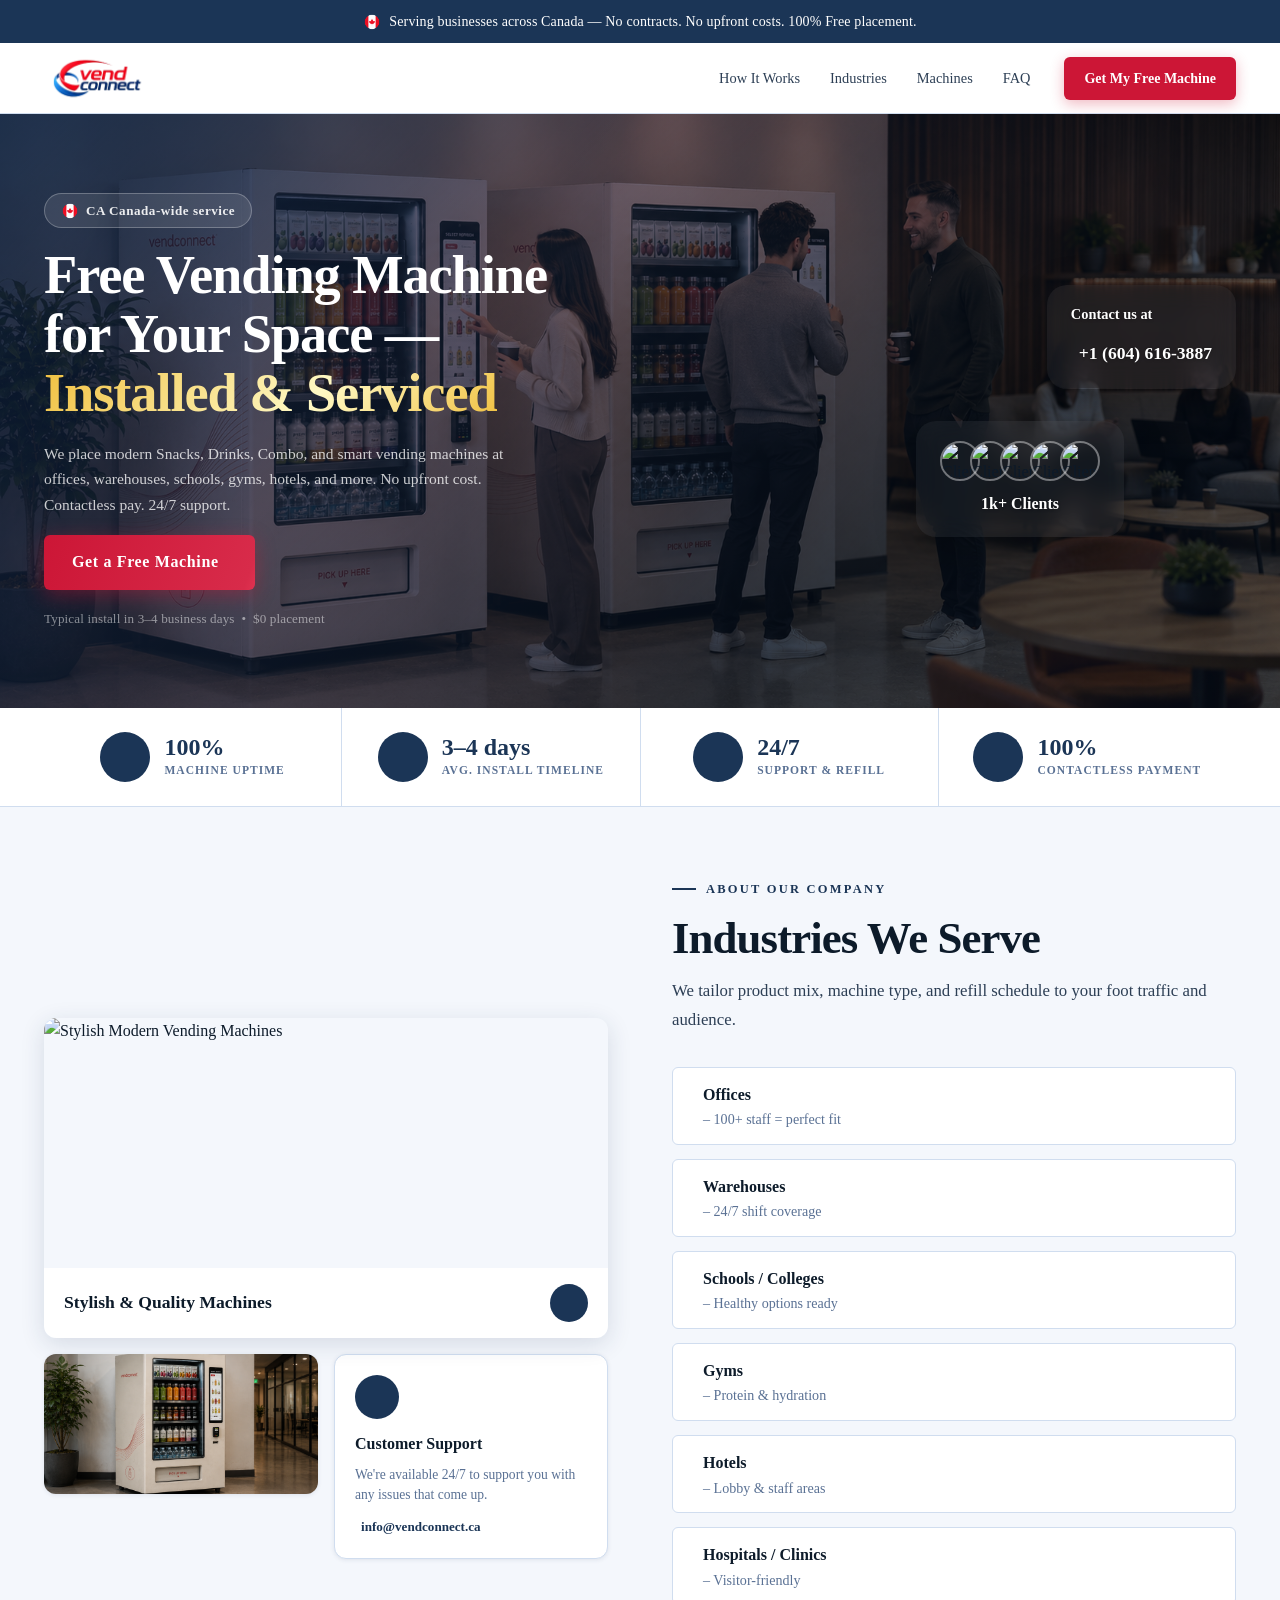
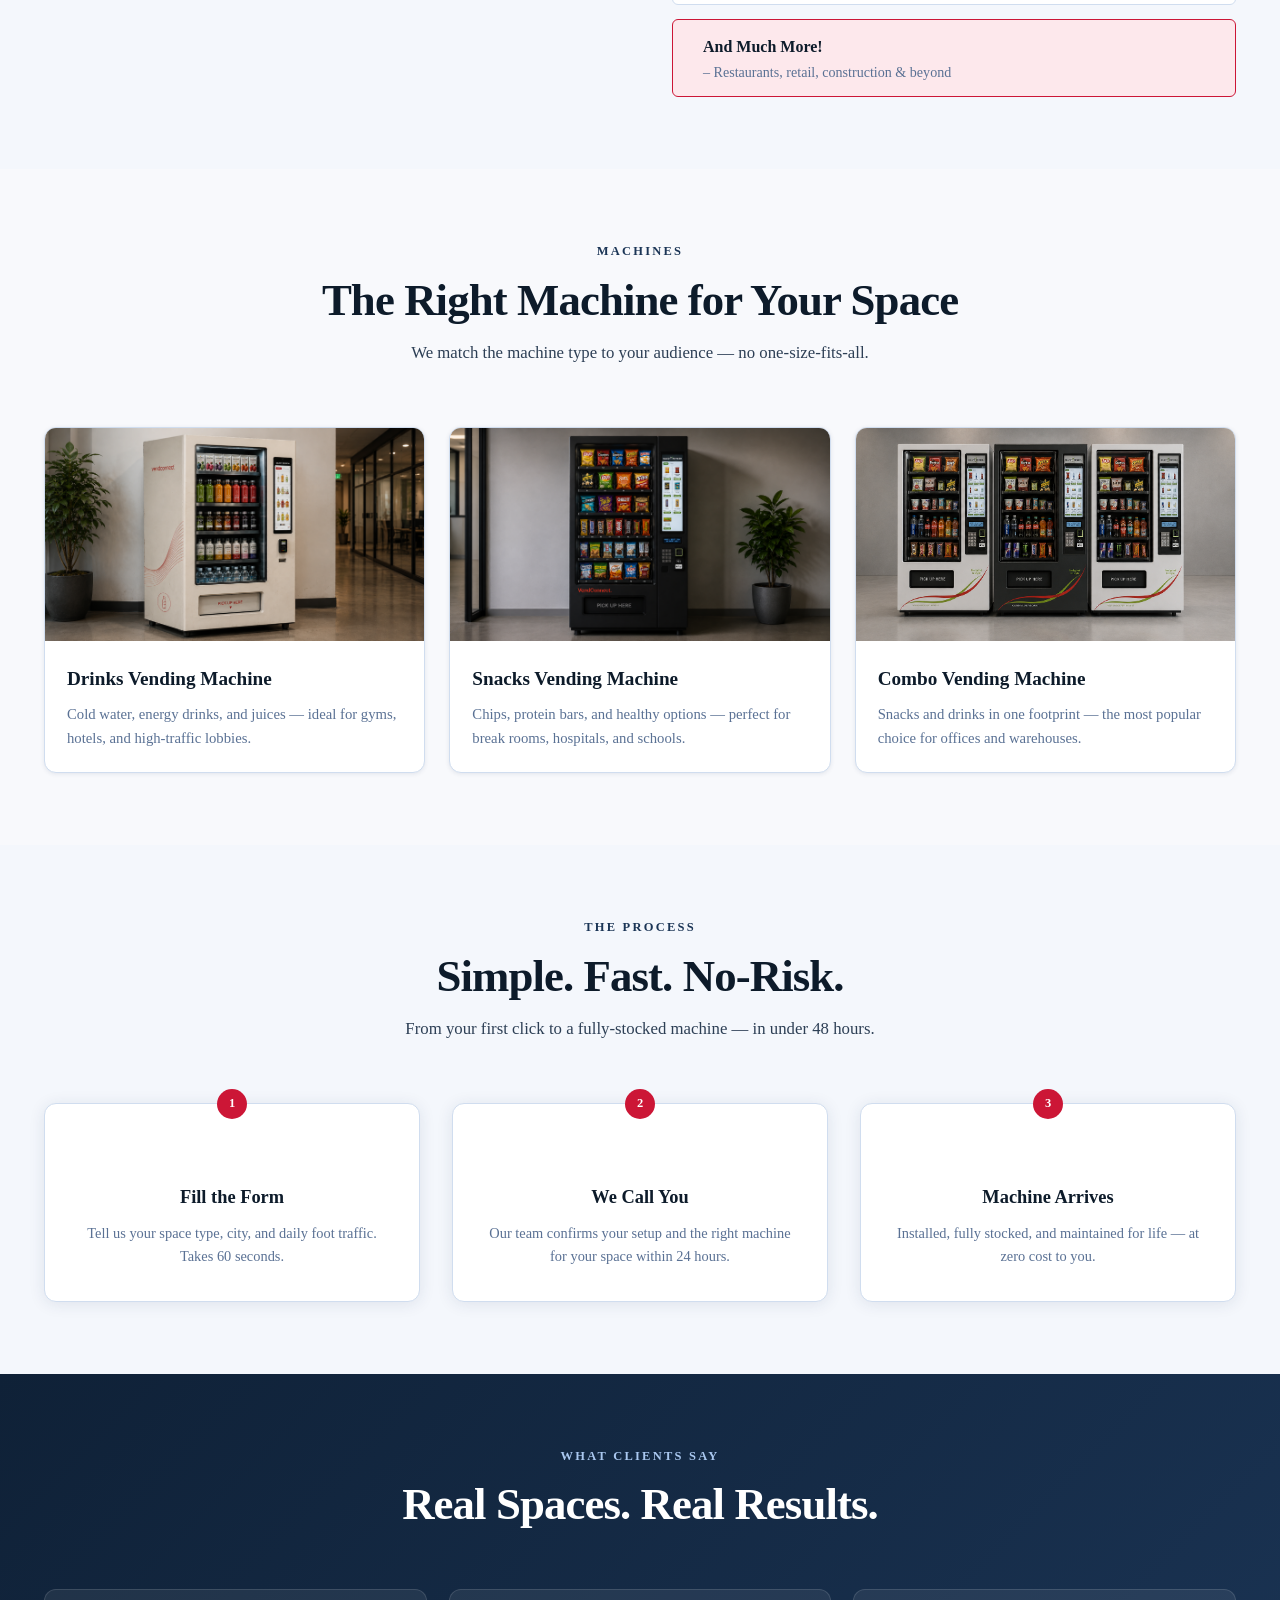
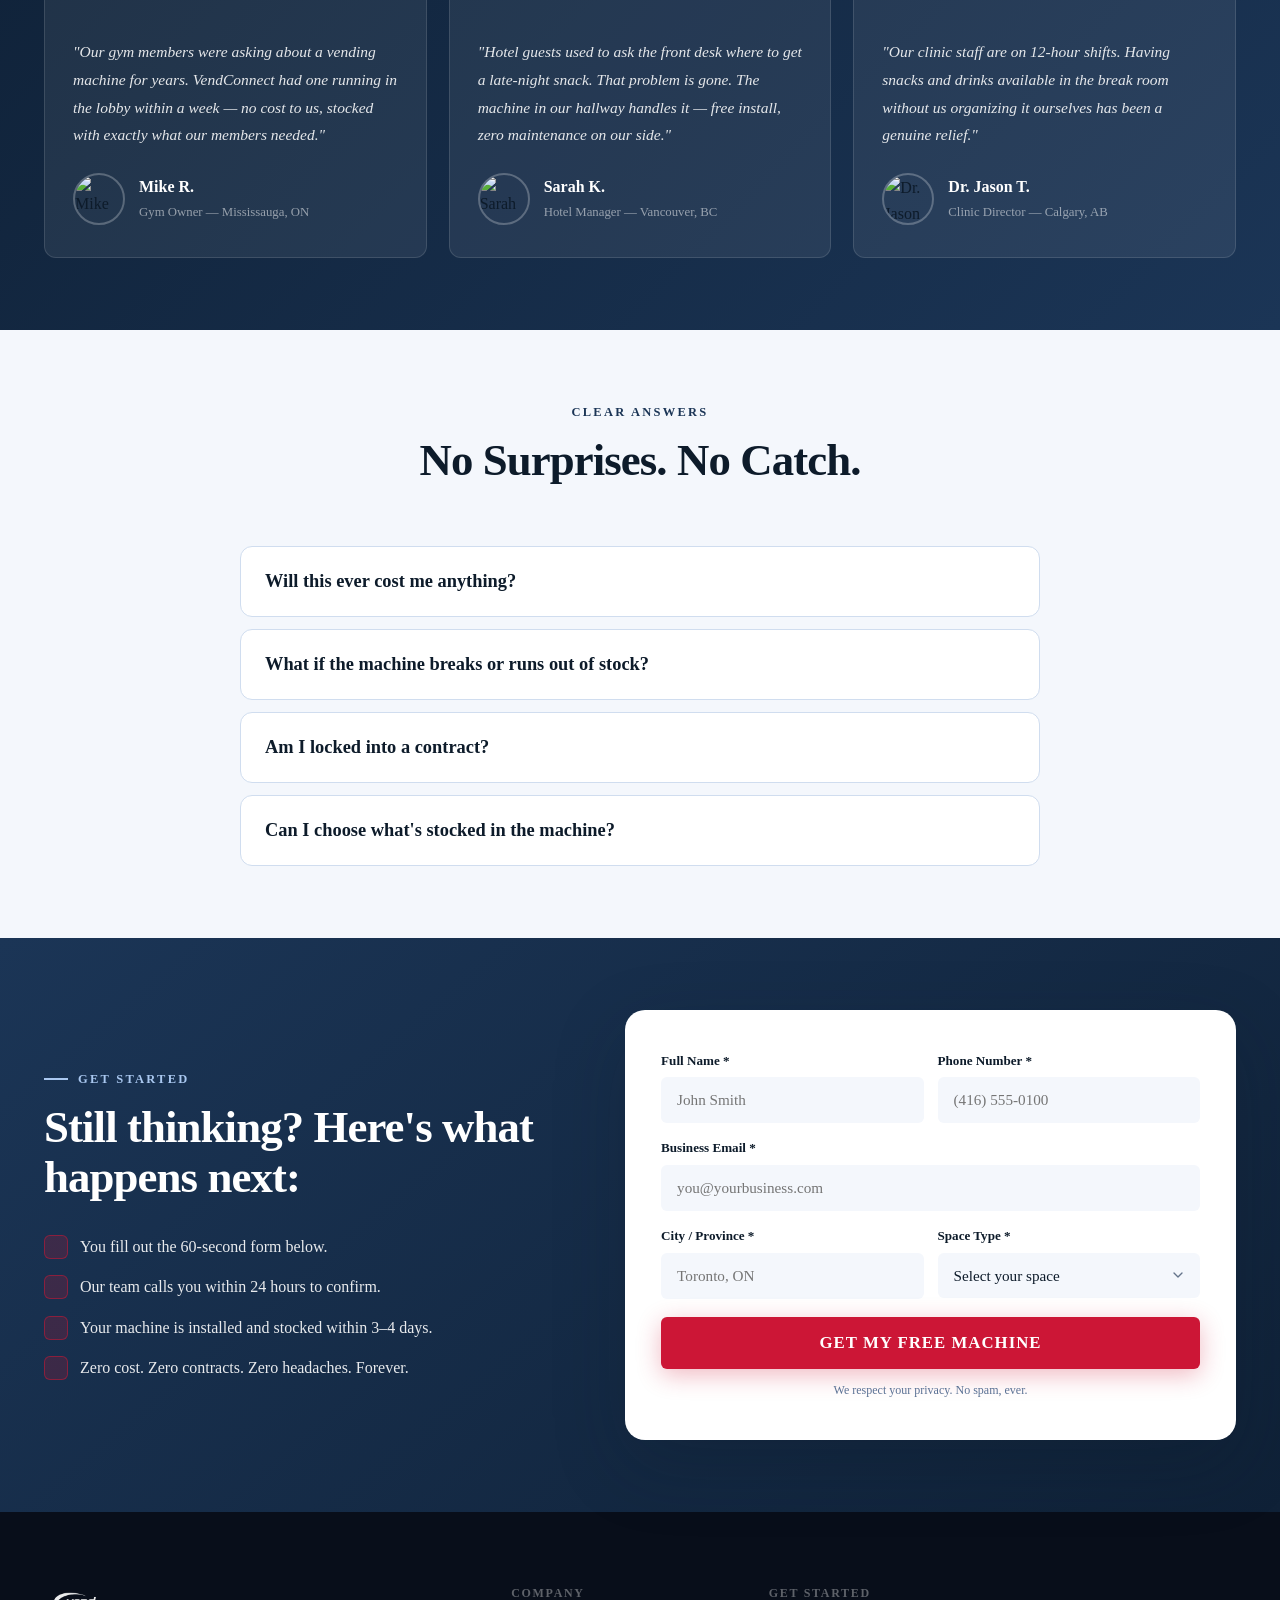
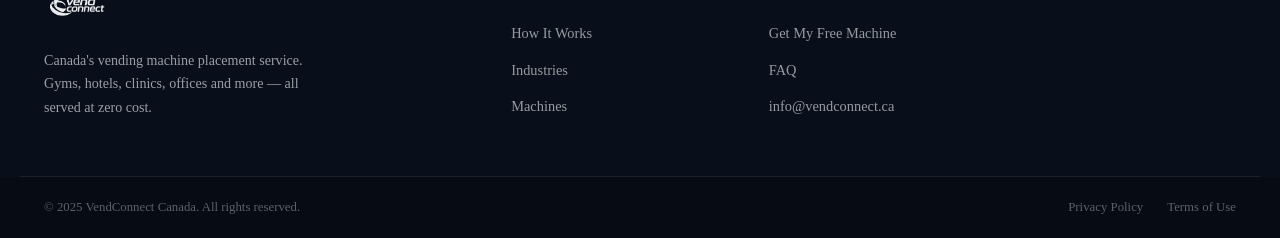
==== index.html @ 12769bb1 "changes for the first time whcih is date is 10 june 2026" ====
<!DOCTYPE html>
<html lang="en">
<head>
  <meta charset="UTF-8">
  <meta name="viewport" content="width=device-width, initial-scale=1.0">
  <title>VendConnect | Free Vending Machine — Gyms, Hotels, Offices & More Across Canada</title>
  <meta name="description" content="VendConnect installs fully-stocked, modern vending machines in gyms, hotels, hospitals, offices and more across Canada — at zero cost to you. No contracts. No upfront fees.">
  <link rel="canonical" href="https://vendingconnect.ca/">
  <meta property="og:title" content="VendConnect | Free Vending Machine — Installed, Stocked & Serviced">
  <meta property="og:description" content="Gyms, hotels, clinics, offices — we install a free fully-stocked vending machine in your space. Zero cost. Zero contracts. 48-hour install.">
  <meta property="og:type" content="website">
  <meta property="og:url" content="https://vendingconnect.ca/">

  <link rel="preconnect" href="https://fonts.googleapis.com">
  <link rel="preconnect" href="https://fonts.gstatic.com" crossorigin>
  <link href="https://fonts.googleapis.com/css2?family=Barlow+Condensed:wght@400;600;700;800&family=Barlow:wght@300;400;500;600&display=swap" rel="stylesheet">
  <script src="https://unpkg.com/@phosphor-icons/web@2.1.1"></script>
  <link rel="stylesheet" href="style.css">
</head>
<body>

  <!-- ===== ANNOUNCEMENT BAR ===== -->
  <div class="announcement-bar" id="announcement-bar">
    <img src="canada_logo.png" alt="Canada" class="canada-badge-icon">
    <span>Serving businesses across Canada — No contracts. No upfront costs. 100% Free placement.</span>
    <button class="ann-close" onclick="document.getElementById('announcement-bar').style.display='none'" aria-label="Close announcement">
      <i class="ph ph-x"></i>
    </button>
  </div>

  <!-- ===== HEADER ===== -->
  <header class="header" id="main-header">
    <div class="header-inner">
      <a href="#" class="logo" aria-label="VendConnect Home">
        <img src="vendconnect_logo.png" alt="VendConnect Logo" class="logo-img" loading="eager">
      </a>
      <nav class="main-nav" id="main-nav" aria-label="Main navigation">
        <ul class="nav-links">
          <li><a href="#how-it-works" class="nav-link">How It Works</a></li>
          <li><a href="#industries" class="nav-link">Industries</a></li>
          <li><a href="#services" class="nav-link">Machines</a></li>
          <li><a href="#faq" class="nav-link">FAQ</a></li>
        </ul>
      </nav>
      <div class="header-cta">
        <a href="#contact" class="btn btn-primary-header" id="get-machine-btn">Get My Free Machine</a>
      </div>
      <button class="hamburger" id="hamburger-btn" aria-label="Open menu" aria-expanded="false">
        <span></span><span></span><span></span>
      </button>
    </div>
    <div class="mobile-menu" id="mobile-menu" aria-hidden="true">
      <ul>
        <li><a href="#how-it-works" class="mobile-link">How It Works</a></li>
        <li><a href="#industries" class="mobile-link">Industries</a></li>
        <li><a href="#services" class="mobile-link">Machines</a></li>
        <li><a href="#faq" class="mobile-link">FAQ</a></li>
        <li><a href="#contact" class="mobile-link mobile-cta">Get My Free Machine</a></li>
      </ul>
    </div>
  </header>

  <main>

    <!-- ===== HERO ===== -->
    <section class="hero" id="hero" aria-label="Hero section">
      <div class="hero-bg">
        <!-- <img src="Hero_vending_image.png" alt="Modern vending machines" class="hero-img" loading="eager"> -->
        <video src="can_you_please_make_sure_the_i (online-video-cutter.com).mp4" id="hero-vid" class="hero-img" autoplay muted playsinline poster="Hero_vending_image.png"></video>
        <div class="hero-overlay"></div>
      </div>

      <div class="hero-content-wrap">
        <!-- LEFT COLUMN -->
        <div class="hero-left">
          <div class="hero-badge">
            <img src="canada_logo.png" alt="Canada" class="canada-badge-icon">
            CA Canada-wide service
          </div>
          <h1 class="hero-title">Free Vending Machine<br>for Your Space —<br><span class="hero-title-accent">Installed &amp; Serviced</span></h1>
          <p class="hero-subtitle">We place modern Snacks, Drinks, Combo, and smart vending machines at offices, warehouses, schools, gyms, hotels, and more. No upfront cost. Contactless pay. 24/7 support.</p>
          <a href="#contact" class="btn btn-hero-primary" id="hero-cta-primary">
            Get a Free Machine <i class="ph ph-arrow-right"></i>
          </a>
          <p class="hero-micro">Typical install in 3–4 business days &nbsp;•&nbsp; $0 placement</p>
        </div>

        <!-- RIGHT COLUMN: floating cards -->
        <div class="hero-right">
          <div class="hero-float-card hero-float-top">
            <p class="hero-float-label">Contact us at</p>
          <a href="tel:+16046163887" class="hero-float-phone">
              <i class="ph-fill ph-phone"></i>
              +1 (604) 616-3887
            </a>
          </div>
          <div class="hero-float-card hero-float-bottom">
            <div class="hero-avatars">
              <img src="https://images.pexels.com/photos/26820703/pexels-photo-26820703.jpeg?auto=compress&cs=tinysrgb&w=80" alt="Client" class="hero-avatar">
              <img src="https://images.pexels.com/photos/27086922/pexels-photo-27086922.jpeg?auto=compress&cs=tinysrgb&w=80" alt="Client" class="hero-avatar">
              <img src="https://images.pexels.com/photos/37159572/pexels-photo-37159572.jpeg?auto=compress&cs=tinysrgb&w=80" alt="Client" class="hero-avatar">
              <img src="https://images.pexels.com/photos/774909/pexels-photo-774909.jpeg?auto=compress&cs=tinysrgb&w=80" alt="Client" class="hero-avatar">
              <img src="https://images.pexels.com/photos/1222271/pexels-photo-1222271.jpeg?auto=compress&cs=tinysrgb&w=80" alt="Client" class="hero-avatar">
            </div>
            <p class="hero-float-clients">1k+ Clients</p>
          </div>
        </div>
      </div>
    </section>

    <!-- ===== TRUST BAR (below hero) ===== -->
    <section class="trust-bar-section" aria-label="Trust statistics">
      <div class="container trust-bar-row">
        <div class="trust-item">
          <div class="trust-icon-circle"><i class="ph-fill ph-vignette"></i></div>
          <div class="trust-text-wrap">
            <span class="trust-num">100%</span>
            <span class="trust-label">Machine Uptime</span>
          </div>
        </div>
        <div class="trust-divider-v"></div>
        <div class="trust-item">
          <div class="trust-icon-circle"><i class="ph-fill ph-clock-countdown"></i></div>
          <div class="trust-text-wrap">
            <span class="trust-num">3–4 days</span>
            <span class="trust-label">Avg. Install Timeline</span>
          </div>
        </div>
        <div class="trust-divider-v"></div>
        <div class="trust-item">
          <div class="trust-icon-circle"><i class="ph-fill ph-headset"></i></div>
          <div class="trust-text-wrap">
            <span class="trust-num">24/7</span>
            <span class="trust-label">Support &amp; Refill</span>
          </div>
        </div>
        <div class="trust-divider-v"></div>
        <div class="trust-item">
          <div class="trust-icon-circle"><i class="ph-fill ph-devices"></i></div>
          <div class="trust-text-wrap">
            <span class="trust-num">100%</span>
            <span class="trust-label">Contactless Payment</span>
          </div>
        </div>
      </div>
    </section>

    <!-- ===== INDUSTRIES WE SERVE ===== -->
    <section class="industries-section" id="industries" aria-label="Industries we serve">
      <div class="container industries-grid">

        <!-- LEFT: visual column -->
        <div class="industries-visual-col">
          <div class="ind-main-img-card">
            <img src="stylish_machine.png" alt="Stylish Modern Vending Machines" class="ind-main-img" loading="lazy">
            <div class="ind-img-label">
              <span>Stylish &amp; Quality Machines</span>
              <a href="#contact" class="ind-img-arrow" aria-label="Get started"><i class="ph ph-arrow-up-right"></i></a>
            </div>
          </div>
          <div class="ind-bottom-row">
            <div class="ind-thumb-card">
              <img src="drinks_vendconnect.png" alt="Drinks Vending Machine" class="ind-thumb-img" loading="lazy">
            </div>
            <div class="ind-support-card">
              <div class="ind-support-icon"><i class="ph-fill ph-headset"></i></div>
              <h4>Customer Support</h4>
              <p>We're available 24/7 to support you with any issues that come up.</p>
              <a href="mailto:info@vendconnect.ca" class="ind-support-email">
                <i class="ph ph-envelope-simple"></i> info@vendconnect.ca
              </a>
            </div>
          </div>
        </div>

        <!-- RIGHT: industries list -->
        <div class="industries-content-col">
          <div class="section-eyebrow">About Our Company</div>
          <h2 class="section-title">Industries We Serve</h2>
          <p class="section-body">We tailor product mix, machine type, and refill schedule to your foot traffic and audience.</p>

          <ul class="industry-list">
            <li class="industry-item">
              <span class="industry-check"><i class="ph-fill ph-check-circle"></i></span>
              <div>
                <strong>Offices</strong>
                <span class="industry-sub"> – 100+ staff = perfect fit</span>
              </div>
            </li>
            <li class="industry-item">
              <span class="industry-check"><i class="ph-fill ph-check-circle"></i></span>
              <div>
                <strong>Warehouses</strong>
                <span class="industry-sub"> – 24/7 shift coverage</span>
              </div>
            </li>
            <li class="industry-item">
              <span class="industry-check"><i class="ph-fill ph-check-circle"></i></span>
              <div>
                <strong>Schools / Colleges</strong>
                <span class="industry-sub"> – Healthy options ready</span>
              </div>
            </li>
            <li class="industry-item">
              <span class="industry-check"><i class="ph-fill ph-check-circle"></i></span>
              <div>
                <strong>Gyms</strong>
                <span class="industry-sub"> – Protein &amp; hydration</span>
              </div>
            </li>
            <li class="industry-item">
              <span class="industry-check"><i class="ph-fill ph-check-circle"></i></span>
              <div>
                <strong>Hotels</strong>
                <span class="industry-sub"> – Lobby &amp; staff areas</span>
              </div>
            </li>
            <li class="industry-item">
              <span class="industry-check"><i class="ph-fill ph-check-circle"></i></span>
              <div>
                <strong>Hospitals / Clinics</strong>
                <span class="industry-sub"> – Visitor-friendly</span>
              </div>
            </li>
            <li class="industry-item industry-more">
              <span class="industry-check"><i class="ph-fill ph-check-circle"></i></span>
              <div>
                <strong>And Much More!</strong>
                <span class="industry-sub"> – Restaurants, retail, construction &amp; beyond</span>
              </div>
            </li>
          </ul>
        </div>
      </div>
    </section>

    <!-- ===== MACHINES — RIGHT MACHINE FOR YOUR SPACE ===== -->
    <section class="services-section" id="services" aria-label="Our machines">
      <div class="container">
        <div class="section-header">
          <div class="section-eyebrow">Machines</div>
          <h2 class="section-title">The Right Machine for Your Space</h2>
          <p class="section-subtitle">We match the machine type to your audience — no one-size-fits-all.</p>
        </div>
        
        <div class="machine-cards-grid">
          <!-- Drinks -->
          <div class="machine-card">
            <div class="machine-img-container">
              <img src="drinks_vendconnect.png" alt="Drinks Vending Machine" class="machine-img" loading="lazy">
            </div>
            <div class="machine-content">
              <h3>Drinks Vending Machine</h3>
              <p>Cold water, energy drinks, and juices — ideal for gyms, hotels, and high-traffic lobbies.</p>
            </div>
          </div>
          <!-- Snacks -->
          <div class="machine-card">
            <div class="machine-img-container">
              <img src="snacks_only.png" alt="Snacks Vending Machine" class="machine-img" loading="lazy">
            </div>
            <div class="machine-content">
              <h3>Snacks Vending Machine</h3>
              <p>Chips, protein bars, and healthy options — perfect for break rooms, hospitals, and schools.</p>
            </div>
          </div>
          <!-- Combo -->
          <div class="machine-card">
            <div class="machine-img-container">
              <img src="drinks_beverages.png" alt="Combo Vending Machine" class="machine-img" loading="lazy">
            </div>
            <div class="machine-content">
              <h3>Combo Vending Machine</h3>
              <p>Snacks and drinks in one footprint — the most popular choice for offices and warehouses.</p>
            </div>
          </div>
        </div>
      </div>
    </section>

    <!-- ===== HOW IT WORKS ===== -->
    <section class="hiw-section" id="how-it-works" aria-label="How it works">
      <div class="container">
        <div class="section-header">
          <div class="section-eyebrow">The Process</div>
          <h2 class="section-title">Simple. Fast. No-Risk.</h2>
          <p class="section-subtitle">From your first click to a fully-stocked machine — in under 48 hours.</p>
        </div>
        <div class="hiw-cards">
          <div class="hiw-card">
            <div class="hiw-card-num">1</div>
            <div class="hiw-card-icon-ph"><i class="ph-fill ph-clipboard-text hiw-ph-icon"></i></div>
            <h3>Fill the Form</h3>
            <p>Tell us your space type, city, and daily foot traffic. Takes 60 seconds.</p>
          </div>
          <div class="hiw-arrow"><i class="ph ph-arrow-right"></i></div>
          <div class="hiw-card">
            <div class="hiw-card-num">2</div>
            <div class="hiw-card-icon-ph"><i class="ph-fill ph-phone-call hiw-ph-icon"></i></div>
            <h3>We Call You</h3>
            <p>Our team confirms your setup and the right machine for your space within 24 hours.</p>
          </div>
          <div class="hiw-arrow"><i class="ph ph-arrow-right"></i></div>
          <div class="hiw-card">
            <div class="hiw-card-num">3</div>
            <div class="hiw-card-icon-ph"><i class="ph-fill ph-package hiw-ph-icon"></i></div>
            <h3>Machine Arrives</h3>
            <p>Installed, fully stocked, and maintained for life — at zero cost to you.</p>
          </div>
        </div>
      </div>
    </section>

    <!-- ===== TESTIMONIALS ===== -->
    <section class="testimonials-section" id="testimonials" aria-label="Client testimonials">
      <div class="container">
        <div class="section-header">
          <div class="section-eyebrow section-eyebrow--light">What Clients Say</div>
          <h2 class="section-title section-title--light">Real Spaces. Real Results.</h2>
        </div>
        <div class="testimonials-grid">
          <div class="testimonial-card">
            <div class="testi-stars">
              <i class="ph-fill ph-star testi-star-icon"></i><i class="ph-fill ph-star testi-star-icon"></i>
              <i class="ph-fill ph-star testi-star-icon"></i><i class="ph-fill ph-star testi-star-icon"></i>
              <i class="ph-fill ph-star testi-star-icon"></i>
            </div>
            <blockquote>"Our gym members were asking about a vending machine for years. VendConnect had one running in the lobby within a week — no cost to us, stocked with exactly what our members needed."</blockquote>
            <div class="testi-author">
              <img src="https://images.pexels.com/photos/26820703/pexels-photo-26820703.jpeg?auto=compress&cs=tinysrgb&h=200&w=200" alt="Mike R." class="testi-photo" loading="lazy">
              <div><strong>Mike R.</strong><span>Gym Owner — Mississauga, ON</span></div>
            </div>
          </div>
          <div class="testimonial-card">
            <div class="testi-stars">
              <i class="ph-fill ph-star testi-star-icon"></i><i class="ph-fill ph-star testi-star-icon"></i>
              <i class="ph-fill ph-star testi-star-icon"></i><i class="ph-fill ph-star testi-star-icon"></i>
              <i class="ph-fill ph-star testi-star-icon"></i>
            </div>
            <blockquote>"Hotel guests used to ask the front desk where to get a late-night snack. That problem is gone. The machine in our hallway handles it — free install, zero maintenance on our side."</blockquote>
            <div class="testi-author">
              <img src="https://images.pexels.com/photos/27086922/pexels-photo-27086922.jpeg?auto=compress&cs=tinysrgb&h=200&w=200" alt="Sarah K." class="testi-photo" loading="lazy">
              <div><strong>Sarah K.</strong><span>Hotel Manager — Vancouver, BC</span></div>
            </div>
          </div>
          <div class="testimonial-card">
            <div class="testi-stars">
              <i class="ph-fill ph-star testi-star-icon"></i><i class="ph-fill ph-star testi-star-icon"></i>
              <i class="ph-fill ph-star testi-star-icon"></i><i class="ph-fill ph-star testi-star-icon"></i>
              <i class="ph-fill ph-star testi-star-icon"></i>
            </div>
            <blockquote>"Our clinic staff are on 12-hour shifts. Having snacks and drinks available in the break room without us organizing it ourselves has been a genuine relief."</blockquote>
            <div class="testi-author">
              <img src="https://images.pexels.com/photos/37159572/pexels-photo-37159572.jpeg?auto=compress&cs=tinysrgb&h=200&w=200" alt="Dr. Jason T." class="testi-photo" loading="lazy">
              <div><strong>Dr. Jason T.</strong><span>Clinic Director — Calgary, AB</span></div>
            </div>
          </div>
        </div>
      </div>
    </section>

    <!-- ===== FAQ ===== -->
    <section class="faq-section" id="faq" aria-label="Frequently Asked Questions">
      <div class="container">
        <div class="section-header">
          <div class="section-eyebrow">Clear Answers</div>
          <h2 class="section-title">No Surprises. No Catch.</h2>
        </div>
        <div class="faq-accordion">
          <div class="faq-item">
            <button class="faq-question">Will this ever cost me anything? <i class="ph ph-caret-down"></i></button>
            <div class="faq-answer"><p>No. The machine, installation, restocking, and maintenance are all completely free to your business. $0 setup. $0 ongoing. The service earns through product sales — none of that cost touches you.</p></div>
          </div>
          <div class="faq-item">
            <button class="faq-question">What if the machine breaks or runs out of stock? <i class="ph ph-caret-down"></i></button>
            <div class="faq-answer"><p>A 24-hour service response is mandated. Inventory is monitored remotely and restocked proactively — so machines rarely run empty, and issues are fixed before you even notice them.</p></div>
          </div>
          <div class="faq-item">
            <button class="faq-question">Am I locked into a contract? <i class="ph ph-caret-down"></i></button>
            <div class="faq-answer"><p>No long-term lock-ins. If you are ever unhappy with the service, the machine is removed with no penalties and no paperwork hassle.</p></div>
          </div>
          <div class="faq-item">
            <button class="faq-question">Can I choose what's stocked in the machine? <i class="ph ph-caret-down"></i></button>
            <div class="faq-answer"><p>Yes. You can request specific products — protein bars for a gym, visitor-friendly snacks for a clinic, or local favorites for a hotel. The product mix is tailored to your audience.</p></div>
          </div>
        </div>
      </div>
    </section>

    <!-- ===== CONTACT / FINAL CTA ===== -->
    <section class="contact-section" id="contact" aria-label="Get started">
      <div class="container">
        <div class="contact-grid">
          <div class="contact-copy">
            <div class="section-eyebrow section-eyebrow--light">Get Started</div>
            <h2 class="section-title section-title--light">Still thinking? Here's what happens next:</h2>
            <div class="contact-promises">
              <div class="promise"><span class="promise-check"><i class="ph-fill ph-check promise-check-icon"></i></span>You fill out the 60-second form below.</div>
              <div class="promise"><span class="promise-check"><i class="ph-fill ph-check promise-check-icon"></i></span>Our team calls you within 24 hours to confirm.</div>
              <div class="promise"><span class="promise-check"><i class="ph-fill ph-check promise-check-icon"></i></span>Your machine is installed and stocked within 3–4 days.</div>
              <div class="promise"><span class="promise-check"><i class="ph-fill ph-check promise-check-icon"></i></span>Zero cost. Zero contracts. Zero headaches. Forever.</div>
            </div>
          </div>
          <div class="contact-form-wrap">
            <form class="contact-form" id="main-contact-form" onsubmit="handleFormSubmit(event)">
              <div class="form-row">
                <div class="form-group">
                  <label for="contact-name">Full Name *</label>
                  <input type="text" id="contact-name" name="name" placeholder="John Smith" required autocomplete="name">
                </div>
                <div class="form-group">
                  <label for="contact-phone">Phone Number *</label>
                  <input type="tel" id="contact-phone" name="phone" placeholder="(416) 555-0100" required autocomplete="tel">
                </div>
              </div>
              <div class="form-group">
                <label for="contact-email">Business Email *</label>
                <input type="email" id="contact-email" name="email" placeholder="you@yourbusiness.com" required autocomplete="email">
              </div>
              <div class="form-row">
                <div class="form-group">
                  <label for="contact-city">City / Province *</label>
                  <input type="text" id="contact-city" name="city" placeholder="Toronto, ON" required>
                </div>
                <div class="form-group">
                  <label for="contact-space">Space Type *</label>
                  <select id="contact-space" name="space_type" required>
                    <option value="" disabled selected>Select your space</option>
                    <option>Gym / Fitness Centre</option>
                    <option>Hotel / Hospitality</option>
                    <option>Hospital / Clinic</option>
                    <option>Office / Corporate</option>
                    <option>Warehouse / Manufacturing</option>
                    <option>School / University</option>
                    <option>Restaurant / Retail</option>
                    <option>Other</option>
                  </select>
                </div>
              </div>
              <button type="submit" class="btn btn-form-submit" id="form-submit-btn">Get My Free Machine</button>
              <p class="form-disclaimer">We respect your privacy. No spam, ever.</p>
            </form>
            <div class="form-success hidden" id="form-success">
              <div class="success-icon-wrap"><i class="ph-fill ph-check-circle success-ph-icon"></i></div>
              <h3>Request Received!</h3>
              <p>A VendConnect team member will call you within 1 business day to get your machine scheduled.</p>
            </div>
          </div>
        </div>
      </div>
    </section>

  </main>

  <!-- ===== FOOTER ===== -->
  <footer class="footer" aria-label="Footer">
    <div class="container footer-grid">
      <div class="footer-brand">
        <a href="#" class="footer-logo-link" aria-label="VendConnect Home">
          <img src="vendconnect_logo.png" alt="VendConnect" class="footer-logo-img" loading="lazy">
        </a>
        <p>Canada's vending machine placement service. Gyms, hotels, clinics, offices and more — all served at zero cost.</p>
      </div>
      <div class="footer-col">
        <h4>Company</h4>
        <ul>
          <li><a href="#how-it-works">How It Works</a></li>
          <li><a href="#industries">Industries</a></li>
          <li><a href="#services">Machines</a></li>
        </ul>
      </div>
      <div class="footer-col">
        <h4>Get Started</h4>
        <ul>
          <li><a href="#contact">Get My Free Machine</a></li>
          <li><a href="#faq">FAQ</a></li>
          <li><a href="mailto:info@vendconnect.ca">info@vendconnect.ca</a></li>
        </ul>
      </div>
    </div>
    <div class="footer-bottom">
      <div class="container footer-bottom-inner">
        <p>&copy; 2025 VendConnect Canada. All rights reserved.</p>
        <div class="footer-legal">
          <a href="#">Privacy Policy</a>
          <a href="#">Terms of Use</a>
        </div>
      </div>
    </div>
  </footer>

  <script src="script.js"></script>
</body>
</html>
---- style.css ----
/* ============================================================
   VENDCONNECT — Premium Business CSS v2
   Brand: Dark Navy #1B3556 + Crimson Red #CC1636
   Icons: Phosphor Icons (ph-fill / ph classes)
   No emojis anywhere.
   ============================================================ */

/* ===== CSS VARIABLES ===== */
:root {
  /* VendConnect Brand Palette */
  --navy:         #1B3556;   /* Primary dark navy (from logo / Get started bg) */
  --navy-mid:     #224168;
  --navy-light:   #2c5282;
  --red-brand:    #CC1636;   /* Crimson red (from logo + button) */
  --red-hover:    #a8122d;
  --red-light:    #fde8ec;
  --blue-accent:  #1E6DC0;   /* Logo blue swirl */
  --blue-light:   #e8f0fa;
  --blue-xlight:  #f4f7fc;
  --sky:          #aac8f0;
  --white:        #ffffff;
  --warm-off:     #f8f9fc;

  /* Supporting */
  --gold:         #b8860b;
  --gold-light:   #f0c040;
  --green:        #1b6b3a;
  --green-light:  #e6f4eb;
  --pain-red:     #c0392b;
  --pain-red-lt:  #fde8e6;

  /* Text */
  --text-dark:    #0d1b2a;
  --text-body:    #2d3f55;
  --text-muted:   #5a7194;
  --border:       #d0ddef;
  --border-mid:   #b0c8e8;

  /* Service accent colours */
  --svc-blue:     #1B3556;
  --svc-orange:   #d97706;
  --svc-brown:    #78350f;
  --svc-green:    #15803d;
  --svc-red:      #CC1636;
  --svc-purple:   #6d28d9;

  /* Fonts */
  --font-heading: 'Georgia', 'Times New Roman', serif;
  --font-body:    'Georgia', 'Times New Roman', serif;

  /* Layout */
  --max-width:    1240px;
  --header-h:     70px;
  --radius-sm:    6px;
  --radius-md:    12px;
  --radius-lg:    20px;

  /* Shadows */
  --shadow-sm:    0 1px 4px rgba(27,53,86,0.10);
  --shadow-md:    0 6px 24px rgba(27,53,86,0.14);
  --shadow-lg:    0 20px 56px rgba(13,27,42,0.16);
  --shadow-card:  0 2px 16px rgba(27,53,86,0.10);

  --transition: 0.22s cubic-bezier(0.4,0,0.2,1);
}

/* ===== RESET ===== */
*, *::before, *::after { box-sizing: border-box; margin: 0; padding: 0; }
html { scroll-behavior: smooth; font-size: 16px; }
body {
  font-family: var(--font-body);
  background: var(--white);
  color: var(--text-dark);
  line-height: 1.65;
  -webkit-font-smoothing: antialiased;
  overflow-x: hidden;
}
img { max-width: 100%; height: auto; display: block; }
a { color: inherit; text-decoration: none; }
ul { list-style: none; }
button { cursor: pointer; border: none; background: none; font-family: inherit; }

/* ===== CONTAINER ===== */
.container {
  width: 100%;
  max-width: var(--max-width);
  margin: 0 auto;
  padding: 0 24px;
}
.hidden { display: none !important; }

/* Gradient text for hero */
.gradient-text {
  background: linear-gradient(130deg, var(--gold-light) 0%, #fff9c4 50%, var(--gold-light) 100%);
  -webkit-background-clip: text;
  -webkit-text-fill-color: transparent;
  background-clip: text;
}

/* ===== PHOSPHOR ICON BASE ===== */
i[class*="ph-"] { line-height: 1; display: inline-block; }

/* ===== ANNOUNCEMENT BAR ===== */
.announcement-bar {
  background: var(--navy);
  color: white;
  font-family: var(--font-body);
  font-size: 0.875rem;
  font-weight: 500;
  text-align: center;
  padding: 10px 48px;
  position: relative;
  display: flex;
  align-items: center;
  justify-content: center;
  gap: 8px;
  letter-spacing: 0.01em;
}
.ann-flag-icon { font-size: 1rem; color: #f0c040; flex-shrink: 0; }
.ann-close {
  position: absolute;
  right: 16px;
  top: 50%;
  transform: translateY(-50%);
  color: rgba(255,255,255,0.6);
  font-size: 1rem;
  line-height: 1;
  transition: color var(--transition);
  display: flex;
  align-items: center;
}
.ann-close:hover { color: white; }

/* ===== HEADER ===== */
.header {
  position: sticky;
  top: 0;
  z-index: 1000;
  background: var(--white);
  border-bottom: 1px solid var(--border);
  transition: box-shadow var(--transition), background var(--transition);
}
.header.scrolled {
  box-shadow: 0 4px 24px rgba(21,101,192,0.10);
  background: rgba(255,255,255,0.97);
  backdrop-filter: blur(12px);
}
.header-inner {
  max-width: var(--max-width);
  margin: 0 auto;
  padding: 0 24px;
  height: var(--header-h);
  display: flex;
  align-items: center;
  gap: 20px;
}

/* Logo */
.logo {
  display: flex;
  align-items: center;
  gap: 10px;
  flex-shrink: 0;
}
.logo-img {
  height: 64px;
  width: auto;
  display: block;
  transition: opacity var(--transition);
}
.logo-img:hover { opacity: 0.88; }

/* Nav */
.main-nav { margin-left: auto; }
.nav-links { display: flex; align-items: center; gap: 2px; }
.nav-link {
  font-family: var(--font-body);
  font-size: 0.9rem;
  font-weight: 500;
  color: var(--text-body);
  padding: 8px 14px;
  border-radius: var(--radius-sm);
  transition: color var(--transition), background var(--transition);
  white-space: nowrap;
}
.nav-link:hover { color: var(--navy); background: var(--blue-xlight); }

/* Header CTAs */
.header-cta { display: flex; align-items: center; gap: 10px; flex-shrink: 0; }
.btn-outline-header {
  font-family: var(--font-body);
  font-size: 0.875rem;
  font-weight: 600;
  padding: 9px 18px;
  border: 2px solid var(--navy);
  border-radius: var(--radius-sm);
  color: var(--navy);
  transition: all var(--transition);
  white-space: nowrap;
}
.btn-outline-header:hover { background: var(--navy); color: white; }
.btn-primary-header {
  font-family: var(--font-body);
  font-size: 0.875rem;
  font-weight: 700;
  padding: 10px 20px;
  background: var(--red-brand);
  color: white;
  border-radius: var(--radius-sm);
  transition: all var(--transition);
  white-space: nowrap;
  box-shadow: 0 4px 14px rgba(204,22,54,0.30);
}
.btn-primary-header:hover {
  background: var(--red-hover);
  transform: translateY(-1px);
  box-shadow: 0 6px 20px rgba(204,22,54,0.40);
}

/* Hamburger */
.hamburger { display: none; flex-direction: column; gap: 5px; margin-left: auto; padding: 4px; }
.hamburger span { display: block; width: 24px; height: 2px; background: var(--text-dark); border-radius: 2px; transition: all var(--transition); }
.hamburger.open span:nth-child(1) { transform: rotate(45deg) translate(5px,5px); }
.hamburger.open span:nth-child(2) { opacity: 0; }
.hamburger.open span:nth-child(3) { transform: rotate(-45deg) translate(5px,-5px); }

/* Mobile menu */
.mobile-menu { display: none; background: white; border-top: 1px solid var(--border); padding: 12px 0 20px; }
.mobile-menu.open { display: block; }
.mobile-link { display: block; padding: 12px 24px; font-size: 1rem; font-weight: 500; color: var(--text-body); transition: color var(--transition), background var(--transition); }
.mobile-link:hover { color: var(--blue-strong); background: var(--blue-xlight); }
.mobile-link:hover { color: var(--navy); background: var(--blue-xlight); }
.mobile-cta { margin: 8px 24px 0; background: var(--red-brand); color: white !important; border-radius: var(--radius-sm); text-align: center; font-weight: 700; padding: 14px 24px; }

/* ===== HERO — compact split layout ===== */
.hero {
  position: relative;
  min-height: 66vh;
  display: flex;
  align-items: center;
  overflow: hidden;
}


/* ============================================================
   HERO OPACITY CONTROL — edit these values to adjust the look

   LAYER 1 — Background photo (.hero-img):
     Always 100% visible by default.
     To dim: add .hero-img { opacity: 0.85; }

   LAYER 2 — Animated colour gradient (.hero::before):
     Adjust the 4th rgba() number per stop (0.0– 1.0):
     blue: 0.55 | red: 0.25 | navy: 0.60 | blue: 0.45

   LAYER 3 — Dark directional overlay (.hero-overlay):
     left: 0.78 | mid: 0.58 | right: 0.28
============================================================ */

/* LAYER 2: Animated gradient */
.hero::before {
  content: '';
  position: absolute;
  inset: 0;
  z-index: 1;
  background: linear-gradient(
    135deg,
    rgba(30, 109, 192, 0.55) 0%,
    rgba(204, 22,  54, 0.25) 35%,
    rgba(17,  40,  68, 0.60) 70%,
    rgba(30, 109, 192, 0.45) 100%
  );
  /* background-size: 300% 300%;
  animation: heroGradientShift 10s ease infinite; */
  mix-blend-mode: multiply;
}
/* @keyframes heroGradientShift {
  0%   { background-position: 0% 50%; }
  50%  { background-position: 100% 50%; }
  100% { background-position: 0% 50%; }
} */

.hero-bg { position: absolute; inset: 0; z-index: 0; }
.hero-img { width: 100%; height: 100%; object-fit: cover; object-position: center 40%; }
/* --- LAYER 3: Dark directional overlay (.hero-overlay) --- */
.hero-overlay {
  position: absolute;
  inset: 0;
  z-index: 2;
  background: linear-gradient(
    105deg,
    rgba(17, 40, 68, 0.78) 0%,   /* ← left opacity  — increase for darker left */
    rgba(17, 40, 68, 0.58) 45%,  /* ← mid opacity   — blend zone              */
    rgba(17, 40, 68, 0.28) 100%  /* ← right opacity — lower = more photo shows */
  );
}

/* Hero inner two-column wrapper */
.hero-content-wrap {
  position: relative;
  z-index: 3;
  width: 100%;
  max-width: var(--max-width);
  margin: 0 auto;
  padding: 52px 24px;
  display: grid;
  grid-template-columns: 1fr auto;
  gap: 40px;
  align-items: center;
}

/* LEFT column */
.hero-left {
  display: flex;
  flex-direction: column;
  gap: 18px;
  max-width: 520px;
}
.hero-badge {
  display: inline-flex;
  align-items: center;
  gap: 7px;
  background: rgba(255,255,255,0.10);
  border: 1px solid rgba(255,255,255,0.25);
  color: rgba(255,255,255,0.90);
  border-radius: 100px;
  padding: 6px 16px;
  font-size: 0.82rem;
  font-weight: 600;
  letter-spacing: 0.04em;
  width: fit-content;
}
.hero-badge i { font-size: 0.9rem; color: var(--gold-light); }
.canada-badge-icon { height: 18px; width: auto; flex-shrink: 0; }

.hero-title {
  font-family: var(--font-heading);
  font-size: clamp(2.2rem, 4.5vw, 3.4rem);
  font-weight: 800;
  line-height: 1.08;
  color: white;
  letter-spacing: -0.02em;
  margin: 0;
}
.hero-title-accent {
  background: linear-gradient(130deg, var(--gold-light) 0%, #fff9c4 60%, var(--gold-light) 100%);
  -webkit-background-clip: text;
  -webkit-text-fill-color: transparent;
  background-clip: text;
}
.hero-subtitle {
  font-size: 0.97rem;
  font-weight: 400;
  color: rgba(255,255,255,0.78);
  line-height: 1.65;
  max-width: 460px;
  margin: 0;
}
.btn-hero-primary {
  display: inline-flex;
  align-items: center;
  gap: 8px;
  font-family: var(--font-heading);
  font-size: 1rem;
  font-weight: 700;
  letter-spacing: 0.04em;
  padding: 14px 28px;
  background: linear-gradient(110deg, var(--red-brand) 0%, #d82b4a 40%, #ff4b68 50%, #d82b4a 60%, var(--red-brand) 100%);
  background-size: 250% auto;
  color: white;
  border-radius: var(--radius-sm);
  box-shadow: 0 5px 20px rgba(204,22,54,0.40);
  transition: all var(--transition);
  width: fit-content;
  animation: btnGlowFlow 7s linear infinite;
}
@keyframes btnGlowFlow {
  0% { background-position: 0% center; }
  100% { background-position: 250% center; }
}
.btn-hero-primary:hover {
  transform: translateY(-2px);
  box-shadow: 0 8px 28px rgba(204,22,54,0.52);
  filter: brightness(1.08);
}
.btn-hero-primary i { font-size: 1.1rem; }
.hero-micro {
  font-size: 0.82rem;
  color: rgba(255,255,255,0.50);
  margin: 0;
  letter-spacing: 0.01em;
}

/* RIGHT column — floating cards */
.hero-right {
  display: flex;
  flex-direction: column;
  gap: 32px;
  min-width: 320px;
}
.hero-float-card {
  background: rgba(255, 255, 255, 0.05);
  border: none;
  border-radius: var(--radius-lg);
  padding: 20px 24px;
  box-shadow: 0 12px 40px rgba(0, 0, 0, 0.25);
  backdrop-filter: blur(12px);
  -webkit-backdrop-filter: blur(12px);
  width: fit-content;
}
.hero-float-label {
  font-family: var(--font-heading);
  font-size: 0.9rem;
  font-weight: 700;
  color: white;
  margin: 0 0 12px;
  line-height: 1.3;
  text-shadow: 0 1px 3px rgba(0,0,0,0.3);
}
.hero-float-phone {
  display: inline-flex;
  align-items: center;
  gap: 8px;
  font-family: var(--font-heading);
  font-size: 1.1rem;
  font-weight: 700;
  color: white;
  text-decoration: none;
  transition: color var(--transition);
  text-shadow: 0 1px 3px rgba(0,0,0,0.3);
}
.hero-float-phone i { font-size: 1.2rem; color: var(--gold-light); text-shadow: none; }
.hero-float-phone:hover { color: var(--gold-light); }
.hero-float-top {
  align-self: flex-end;
  transform: rotate(2deg);
  transition: transform 0.4s cubic-bezier(0.34, 1.56, 0.64, 1), box-shadow 0.4s ease, background 0.4s ease;
}
.hero-float-top:hover {
  transform: rotate(0) scale(1.05);
  background: rgba(255, 255, 255, 0.12);
  box-shadow: 0 16px 50px rgba(0, 0, 0, 0.35);
}
.hero-float-bottom {
  align-self: flex-start;
  text-align: center;
  transform: rotate(-2deg);
  transition: transform 0.4s cubic-bezier(0.34, 1.56, 0.64, 1), box-shadow 0.4s ease, background 0.4s ease;
}
.hero-float-bottom:hover {
  transform: rotate(0) scale(1.05);
  background: rgba(255, 255, 255, 0.12);
  box-shadow: 0 16px 50px rgba(0, 0, 0, 0.35);
}
.hero-avatars {
  display: flex;
  justify-content: center;
  margin-bottom: 10px;
}
.hero-avatar {
  width: 40px;
  height: 40px;
  border-radius: 50%;
  object-fit: cover;
  border: 2.5px solid rgba(255,255,255,0.40);
  margin-left: -10px;
  flex-shrink: 0;
}
.hero-avatars .hero-avatar:first-child { margin-left: 0; }
.hero-float-clients {
  font-family: var(--font-heading);
  font-size: 1rem;
  font-weight: 700;
  color: white;
  margin: 0;
  text-shadow: 0 1px 3px rgba(0,0,0,0.3);
}

/* ===== TRUST BAR SECTION (standalone below hero) ===== */
.trust-bar-section {
  background: white;
  border-bottom: 1px solid var(--border);
  padding: 0;
}
.trust-bar-row {
  display: flex;
  align-items: stretch;
  justify-content: center;
}
.trust-item {
  display: flex;
  align-items: center;
  gap: 14px;
  padding: 24px 32px;
  flex: 1;
  justify-content: center;
}
.trust-icon-circle {
  width: 50px;
  height: 50px;
  border-radius: 50%;
  background: var(--navy);
  display: flex;
  align-items: center;
  justify-content: center;
  flex-shrink: 0;
}
.trust-icon-circle i { font-size: 1.3rem; color: white; }
.trust-text-wrap { display: flex; flex-direction: column; gap: 2px; }
.trust-num {
  font-family: var(--font-heading);
  font-size: 1.5rem;
  font-weight: 800;
  color: var(--navy);
  line-height: 1;
}
.trust-label {
  font-size: 0.72rem;
  font-weight: 600;
  color: var(--text-muted);
  text-transform: uppercase;
  letter-spacing: 0.09em;
}
.trust-divider-v { width: 1px; background: var(--border); align-self: stretch; flex-shrink: 0; }

/* Scroll cue */
.scroll-down-cue {
  position: absolute;
  bottom: 24px;
  left: 50%;
  transform: translateX(-50%);
  color: rgba(255,255,255,0.40);
  font-size: 1.4rem;
  animation: scrollBounce 2s ease-in-out infinite;
  z-index: 1;
  display: flex;
}
@keyframes scrollBounce {
  0%, 100% { transform: translateX(-50%) translateY(0); }
  50% { transform: translateX(-50%) translateY(8px); }
}

/* Hero responsive */
@media (max-width: 860px) {
  .hero-content-wrap { grid-template-columns: 1fr; }
  .hero-right { display: none; }
  .hero { min-height: 55vh; }
}

/* ===== LOGOS / SOCIAL PROOF ===== */
.logos-section {
  background: var(--blue-xlight);
  border-bottom: 1px solid var(--border);
  padding: 28px 0;
}
.logos-section .logos-eyebrow { color: var(--text-muted); }
.logos-eyebrow {
  font-size: 0.78rem;
  font-weight: 700;
  text-transform: uppercase;
  letter-spacing: 0.14em;
  color: var(--text-muted);
  text-align: center;
  margin-bottom: 18px;
}
.logos-row { display: flex; flex-wrap: wrap; justify-content: center; gap: 10px; }
.logo-pill {
  display: flex;
  align-items: center;
  gap: 8px;
  font-family: var(--font-body);
  font-size: 0.875rem;
  font-weight: 600;
  color: var(--navy);
  background: white;
  border: 1.5px solid var(--border-mid);
  border-radius: 100px;
  padding: 8px 18px;
  transition: all var(--transition);
}
.logo-pill:hover { border-color: var(--red-brand); color: var(--red-brand); box-shadow: var(--shadow-sm); }
.logo-pill-icon { font-size: 1.1rem; color: var(--blue-accent); }

/* ===== SECTION COMMON ===== */
.section-eyebrow {
  font-family: var(--font-heading);
  font-size: 0.78rem;
  font-weight: 700;
  letter-spacing: 0.18em;
  text-transform: uppercase;
  color: var(--navy);
  margin-bottom: 14px;
  display: flex;
  align-items: center;
  gap: 10px;
}
.section-eyebrow::before { content: ''; display: block; width: 24px; height: 2px; background: currentColor; }
.section-eyebrow--red { color: var(--red-brand); }
.section-eyebrow--green { color: var(--green); }
.section-eyebrow--gold { color: var(--gold-light); }
.section-eyebrow--light { color: var(--sky); }

.section-header {
  text-align: center;
  max-width: 700px;
  margin: 0 auto 60px;
}
.section-header .section-eyebrow { justify-content: center; }
.section-header .section-eyebrow::before { display: none; }

.section-title {
  font-family: var(--font-heading);
  font-size: clamp(1.8rem, 3.5vw, 2.85rem);
  font-weight: 800;
  line-height: 1.10;
  color: var(--text-dark);
  letter-spacing: -0.02em;
  margin-bottom: 14px;
}
.section-title--light { color: white; }
.section-subtitle { font-size: 1.05rem; color: var(--text-body); line-height: 1.65; }
.section-subtitle--light { color: rgba(255,255,255,0.75); }
.section-body { font-size: 1.05rem; color: var(--text-body); line-height: 1.72; margin-bottom: 32px; }
.section-body--light { color: rgba(255,255,255,0.80); }

/* ===== UPGRADE SECTION ===== */
.upgrade-section { padding: 72px 0; background: var(--white); border-bottom: 1px solid var(--border); }
.upgrade-container { max-width: 1140px; margin: 0 auto; }
.upgrade-header { text-align: center; margin-bottom: 50px; }
.upgrade-header .section-eyebrow { justify-content: center; color: var(--navy); }
.upgrade-header .section-title { font-size: clamp(1.8rem, 3vw, 2.4rem); max-width: 800px; margin: 0 auto; }
.upgrade-grid { display: grid; grid-template-columns: 1fr 1fr; gap: 40px; align-items: center; }
.upgrade-images { display: flex; gap: 20px; }
.upgrade-img-col { flex: 1; display: flex; flex-direction: column; align-items: center; gap: 12px; }
.upgrade-img { width: 100%; aspect-ratio: 3/4; object-fit: cover; border-radius: var(--radius-md); box-shadow: var(--shadow-sm); }
.img-label { font-family: var(--font-heading); font-size: 1rem; font-weight: 700; color: var(--text-dark); text-align: center; }
.upgrade-content { display: flex; flex-direction: column; }
.upgrade-card { background: var(--warm-off); padding: 40px; border-radius: var(--radius-md); box-shadow: var(--shadow-card); border: 1px solid var(--border); }
.upgrade-card h3 { font-family: var(--font-heading); font-size: 1.8rem; font-weight: 800; color: var(--navy); margin-bottom: 24px; }
.upgrade-list { display: flex; flex-direction: column; gap: 16px; margin-bottom: 32px; }
.upgrade-list li { display: flex; align-items: flex-start; gap: 12px; font-size: 1.05rem; color: var(--text-body); line-height: 1.5; }
.upgrade-list li i { font-size: 1.4rem; color: var(--red-brand); flex-shrink: 0; margin-top: 2px; }
.upgrade-qr-box { display: flex; align-items: center; gap: 16px; background: white; padding: 16px; border-radius: var(--radius-sm); border: 1px solid var(--border); }
.qr-logo { height: 32px; width: auto; flex-shrink: 0; }
.qr-placeholder { display: flex; align-items: center; justify-content: center; width: 64px; height: 64px; background: var(--blue-xlight); border-radius: var(--radius-sm); color: var(--navy); font-size: 2rem; flex-shrink: 0; }
.qr-text { font-size: 0.9rem; font-weight: 600; color: var(--navy); line-height: 1.4; }

@media (max-width: 900px) {
  .upgrade-grid { grid-template-columns: 1fr; gap: 60px; }
  .upgrade-images { flex-direction: column; max-width: 400px; margin: 0 auto; }
}

/* ===== PROBLEM SECTION ===== */
.problem-section { padding: 72px 0; background: var(--warm-off); }
.problem-grid {
  display: grid;
  grid-template-columns: 1fr 1fr;
  gap: 72px;
  align-items: center;
}
.problem-img-wrap {
  position: relative;
  border-radius: var(--radius-md);
  overflow: visible;
}
.problem-img {
  width: 100%;
  border-radius: var(--radius-md);
  box-shadow: var(--shadow-lg);
  transition: transform 0.5s ease;
}
.problem-img:hover { transform: scale(1.015); }
.problem-img-badge {
  position: absolute;
  bottom: -18px;
  right: -18px;
  background: white;
  border-radius: var(--radius-md);
  padding: 14px 20px;
  display: flex;
  align-items: center;
  gap: 10px;
  box-shadow: var(--shadow-md);
  font-family: var(--font-body);
  font-weight: 600;
  font-size: 0.9rem;
  color: var(--text-dark);
  border: 1px solid var(--border);
}
.badge-icon-ph { font-size: 1.4rem; color: var(--red); }

.pain-points { display: flex; flex-direction: column; gap: 18px; }
.pain-point {
  display: flex;
  gap: 16px;
  align-items: flex-start;
  padding: 20px 22px;
  background: white;
  border-radius: var(--radius-md);
  border-left: 4px solid var(--red);
  box-shadow: var(--shadow-card);
  transition: transform var(--transition), box-shadow var(--transition);
}
.pain-point:hover { transform: translateX(4px); box-shadow: var(--shadow-md); }
.pain-icon-wrap {
  width: 42px;
  height: 42px;
  border-radius: 10px;
  background: var(--red-light);
  display: flex;
  align-items: center;
  justify-content: center;
  flex-shrink: 0;
}
.pain-ph-icon { font-size: 1.3rem; color: var(--red-brand); }
.pain-point strong {
  display: block;
  font-family: var(--font-heading);
  font-size: 1.05rem;
  font-weight: 700;
  color: var(--text-dark);
  margin-bottom: 4px;
}
.pain-point p { font-size: 0.9rem; color: var(--text-muted); line-height: 1.55; }

/* ===== BRIDGE ===== */
.bridge-section { background: var(--navy); padding: 40px 0; }
.bridge-inner { display: flex; align-items: center; gap: 24px; }
.bridge-line { flex: 1; height: 1px; background: rgba(255,255,255,0.18); }
.bridge-text {
  font-family: var(--font-heading);
  font-size: 1.4rem;
  font-weight: 700;
  color: white;
  text-align: center;
  letter-spacing: 0.02em;
  white-space: nowrap;
}
.bridge-text em { color: var(--sky); font-style: normal; }

/* ===== SOLUTION SECTION ===== */
.solution-section { padding: 72px 0; background: white; }
.solution-grid {
  display: grid;
  grid-template-columns: 1fr 1fr;
  gap: 72px;
  align-items: center;
}
.solution-img-wrap { position: relative; }
.solution-img {
  width: 100%;
  border-radius: var(--radius-md);
  box-shadow: var(--shadow-lg);
  transition: transform 0.5s ease;
}
.solution-img:hover { transform: scale(1.015); }
.solution-float-card {
  position: absolute;
  bottom: -18px;
  left: -18px;
  background: var(--blue-deep);
  color: white;
  border-radius: var(--radius-md);
  padding: 18px 22px;
  display: flex;
  align-items: flex-start;
  gap: 14px;
  box-shadow: var(--shadow-md);
  max-width: 268px;
}
.float-card-icon-wrap { flex-shrink: 0; margin-top: 2px; }
.float-ph-icon { font-size: 1.6rem; color: #4caf50; }
.solution-float-card strong { display: block; font-family: var(--font-heading); font-size: 1rem; font-weight: 700; margin-bottom: 4px; }
.solution-float-card p { font-size: 0.82rem; color: rgba(255,255,255,0.70); line-height: 1.4; }

.solution-steps { display: flex; flex-direction: column; gap: 22px; margin-bottom: 36px; }
.solution-step { display: flex; gap: 20px; align-items: flex-start; }
.step-num {
  font-family: var(--font-heading);
  font-size: 2.2rem;
  font-weight: 800;
  color: var(--blue-bright);
  opacity: 0.25;
  line-height: 1;
  flex-shrink: 0;
  width: 44px;
}
.solution-step strong {
  display: block;
  font-family: var(--font-heading);
  font-size: 1.1rem;
  font-weight: 700;
  color: var(--text-dark);
  margin-bottom: 4px;
}
.solution-step p { font-size: 0.92rem; color: var(--text-muted); line-height: 1.55; }

.btn-solution {
  display: inline-flex;
  align-items: center;
  gap: 8px;
  font-family: var(--font-heading);
  font-size: 1rem;
  font-weight: 700;
  letter-spacing: 0.04em;
  text-transform: uppercase;
  padding: 15px 30px;
  background: var(--red-brand);
  color: white;
  border-radius: var(--radius-sm);
  box-shadow: 0 4px 16px rgba(204,22,54,0.28);
  transition: all var(--transition);
}
.btn-solution:hover { background: var(--red-hover); transform: translateY(-2px); box-shadow: 0 8px 24px rgba(204,22,54,0.40); }
.btn-solution i { font-size: 1.1rem; }

/* ===== HOW IT WORKS ===== */
.hiw-section { padding: 72px 0; background: var(--blue-xlight); }
.hiw-tabs {
  display: flex;
  border: 2px solid var(--navy);
  border-radius: var(--radius-sm);
  overflow: hidden;
  width: fit-content;
  margin: 0 auto 48px;
}
.hiw-tab {
  font-family: var(--font-heading);
  font-size: 0.95rem;
  font-weight: 700;
  letter-spacing: 0.05em;
  text-transform: uppercase;
  padding: 12px 36px;
  color: var(--navy);
  background: white;
  transition: all var(--transition);
}
.hiw-tab.active { background: var(--navy); color: white; }
.hiw-tab:hover:not(.active) { background: var(--blue-xlight); }

.hiw-cards { display: flex; align-items: center; gap: 16px; }
.hiw-card {
  flex: 1;
  background: white;
  border-radius: var(--radius-md);
  padding: 36px 28px 32px;
  box-shadow: var(--shadow-card);
  text-align: center;
  position: relative;
  border: 1.5px solid var(--border);
  transition: transform var(--transition), box-shadow var(--transition), border-color var(--transition);
}
.hiw-card:hover {
  transform: translateY(-5px);
  box-shadow: var(--shadow-md);
  border-color: var(--blue-mid);
}
.hiw-card-num {
  position: absolute;
  top: -15px;
  left: 50%;
  transform: translateX(-50%);
  background: var(--red-brand);
  color: white;
  font-family: var(--font-heading);
  font-size: 0.78rem;
  font-weight: 800;
  width: 30px;
  height: 30px;
  border-radius: 50%;
  display: flex;
  align-items: center;
  justify-content: center;
}
.hiw-card-icon-ph { margin-bottom: 16px; }
.hiw-ph-icon { font-size: 2.6rem; color: var(--navy); }
.hiw-card h3 {
  font-family: var(--font-heading);
  font-size: 1.15rem;
  font-weight: 700;
  color: var(--text-dark);
  margin-bottom: 10px;
}
.hiw-card p { font-size: 0.9rem; color: var(--text-muted); line-height: 1.6; }
.hiw-arrow { font-size: 1.5rem; color: var(--blue-mid); flex-shrink: 0; display: flex; align-items: center; }

/* ===== WHY US ===== */
.why-section {
  padding: 72px 0;
  background: linear-gradient(145deg, #142840 0%, var(--navy) 50%, #1f3e66 100%);
}
.why-section .section-title { color: white; }
.why-section .section-subtitle { color: rgba(255,255,255,0.68); }

.why-grid { display: grid; grid-template-columns: repeat(3,1fr); gap: 20px; }
.why-card {
  background: rgba(255,255,255,0.06);
  border: 1px solid rgba(255,255,255,0.10);
  border-radius: var(--radius-md);
  padding: 32px 28px;
  transition: all var(--transition);
}
.why-card:hover { background: rgba(255,255,255,0.10); border-color: rgba(255,255,255,0.22); transform: translateY(-4px); }
.why-card--featured {
  background: rgba(204,22,54,0.12);
  border-color: rgba(204,22,54,0.38);
}
.why-card--featured:hover { background: rgba(204,22,54,0.20); }

.why-icon-wrap {
  width: 52px;
  height: 52px;
  border-radius: 12px;
  background: rgba(255,255,255,0.10);
  display: flex;
  align-items: center;
  justify-content: center;
  margin-bottom: 18px;
}
.why-icon--featured { background: rgba(204,22,54,0.20); }
.why-ph-icon { font-size: 1.6rem; color: var(--sky); }
.why-card--featured .why-ph-icon { color: #f08090; }
.why-card h3 {
  font-family: var(--font-heading);
  font-size: 1.12rem;
  font-weight: 700;
  color: white;
  margin-bottom: 10px;
  line-height: 1.2;
}
.why-card p { font-size: 0.9rem; color: rgba(255,255,255,0.62); line-height: 1.6; }

/* ===== SERVICES ===== */
.services-section { padding: 72px 0; background: var(--warm-off); }
.services-grid { display: grid; grid-template-columns: repeat(3,1fr); gap: 22px; }
.service-card {
  background: white;
  border-radius: var(--radius-md);
  padding: 32px 24px;
  border: 1.5px solid var(--border);
  transition: all var(--transition);
}
.service-card:hover { border-color: var(--red-brand); box-shadow: var(--shadow-md); transform: translateY(-4px); }

.service-icon-wrap {
  width: 56px;
  height: 56px;
  border-radius: 14px;
  display: flex;
  align-items: center;
  justify-content: center;
  margin-bottom: 20px;
}
.svc-blue { background: #e3f2fd; }
.svc-blue .service-ph-icon { color: var(--svc-blue); }
.svc-orange { background: #fff3e0; }
.svc-orange .service-ph-icon { color: var(--svc-orange); }
.svc-brown { background: #efebe9; }
.svc-brown .service-ph-icon { color: var(--svc-brown); }
.svc-green { background: #e8f5e9; }
.svc-green .service-ph-icon { color: var(--svc-green); }
.svc-red { background: #fde8ec; }
.svc-red .service-ph-icon { color: var(--red-brand); }
.svc-purple { background: #ede7f6; }
.svc-purple .service-ph-icon { color: var(--svc-purple); }
.service-ph-icon { font-size: 1.7rem; }

.service-card h3 {
  font-family: var(--font-heading);
  font-size: 1.2rem;
  font-weight: 700;
  color: var(--text-dark);
  margin-bottom: 10px;
}
.service-card p { font-size: 0.9rem; color: var(--text-muted); line-height: 1.6; }

/* ===== TESTIMONIALS ===== */
.testimonials-section {
  padding: 72px 0;
  background: linear-gradient(135deg, #0f2137 0%, var(--navy) 100%);
}
.testimonials-grid { display: grid; grid-template-columns: repeat(3,1fr); gap: 22px; }
.testimonial-card {
  background: rgba(255,255,255,0.07);
  border: 1px solid rgba(255,255,255,0.12);
  border-radius: var(--radius-md);
  padding: 32px 28px;
  transition: all var(--transition);
}
.testimonial-card:hover {
  background: rgba(255,255,255,0.11);
  border-color: rgba(255,255,255,0.24);
  transform: translateY(-4px);
}
.testi-stars { display: flex; gap: 3px; margin-bottom: 16px; }
.testi-star-icon { font-size: 0.95rem; color: var(--gold-light); }
.testimonial-card blockquote {
  font-size: 0.97rem;
  line-height: 1.78;
  color: rgba(255,255,255,0.88);
  font-style: italic;
  margin-bottom: 24px;
  border: none;
}
.testi-author { display: flex; align-items: center; gap: 14px; }
.testi-photo {
  width: 52px;
  height: 52px;
  border-radius: 50%;
  object-fit: cover;
  object-position: center top;
  flex-shrink: 0;
  border: 2px solid rgba(255,255,255,0.25);
}
.testi-author strong {
  display: block;
  font-family: var(--font-heading);
  font-size: 1rem;
  font-weight: 700;
  color: white;
}
.testi-author span { font-size: 0.8rem; color: rgba(255,255,255,0.52); display: block; margin-top: 2px; }

/* ===== CONTACT SECTION ===== */
.contact-section {
  padding: 72px 0;
  background: linear-gradient(140deg, var(--navy) 0%, #0f2137 100%);
}
.contact-grid {
  display: grid;
  grid-template-columns: 1fr 1.2fr;
  gap: 72px;
  align-items: center;
}
.contact-promises { display: flex; flex-direction: column; gap: 14px; margin-top: 32px; }
.promise {
  display: flex;
  align-items: center;
  gap: 12px;
  font-size: 1rem;
  font-weight: 500;
  color: rgba(255,255,255,0.90);
}
.promise-check {
  width: 24px;
  height: 24px;
  border-radius: 6px;
  background: rgba(204,22,54,0.20);
  border: 1.5px solid rgba(204,22,54,0.55);
  display: flex;
  align-items: center;
  justify-content: center;
  flex-shrink: 0;
}
.promise-check-icon { font-size: 0.9rem; color: #ff8fa0; }

/* Form */
.contact-form-wrap {
  background: white;
  border-radius: var(--radius-lg);
  padding: 40px 36px;
  box-shadow: 0 24px 72px rgba(13,27,42,0.22);
}
.form-toggle {
  display: flex;
  background: var(--blue-xlight);
  border-radius: var(--radius-sm);
  padding: 4px;
  margin-bottom: 28px;
  gap: 4px;
}
.toggle-btn {
  flex: 1;
  font-family: var(--font-heading);
  font-size: 0.88rem;
  font-weight: 700;
  letter-spacing: 0.04em;
  text-transform: uppercase;
  padding: 10px;
  border-radius: calc(var(--radius-sm) - 2px);
  color: var(--text-muted);
  transition: all var(--transition);
}
.toggle-btn.active { background: white; color: var(--navy); box-shadow: var(--shadow-sm); }
.form-row { display: grid; grid-template-columns: 1fr 1fr; gap: 14px; }
.form-group { display: flex; flex-direction: column; gap: 6px; margin-bottom: 14px; }
.form-group label { font-size: 0.82rem; font-weight: 600; color: var(--text-dark); }
.form-group input,
.form-group select,
.form-group textarea {
  font-family: var(--font-body);
  font-size: 0.95rem;
  color: var(--text-dark);
  background: var(--blue-xlight);
  border: 2px solid transparent;
  border-radius: var(--radius-sm);
  padding: 12px 14px;
  outline: none;
  transition: border-color var(--transition), background var(--transition);
  -webkit-appearance: none;
  appearance: none;
}
.form-group input:focus,
.form-group select:focus,
.form-group textarea:focus { border-color: var(--blue-strong); background: white; }
.form-group textarea { resize: vertical; }
.form-group select {
  background-image: url("data:image/svg+xml,%3Csvg xmlns='http://www.w3.org/2000/svg' width='16' height='16' viewBox='0 0 24 24' fill='none' stroke='%2364748b' stroke-width='2' stroke-linecap='round' stroke-linejoin='round'%3E%3Cpath d='m6 9 6 6 6-6'/%3E%3C/svg%3E");
  background-repeat: no-repeat;
  background-position: right 12px center;
  padding-right: 36px;
}
.btn-form-submit {
  width: 100%;
  font-family: var(--font-heading);
  font-size: 1.05rem;
  font-weight: 800;
  letter-spacing: 0.06em;
  text-transform: uppercase;
  padding: 16px;
  background: var(--red-brand);
  color: white;
  border-radius: var(--radius-sm);
  box-shadow: 0 6px 24px rgba(204,22,54,0.30);
  transition: all var(--transition);
  cursor: pointer;
  margin-top: 4px;
}
.btn-form-submit:hover { background: var(--red-hover); transform: translateY(-2px); box-shadow: 0 10px 32px rgba(204,22,54,0.42); }
.form-disclaimer { font-size: 0.75rem; color: var(--text-muted); text-align: center; margin-top: 12px; }
.form-success { text-align: center; padding: 48px 20px; }
.success-icon-wrap { margin-bottom: 16px; }
.success-ph-icon { font-size: 4rem; color: #4caf50; }
.form-success h3 {
  font-family: var(--font-heading);
  font-size: 1.8rem;
  font-weight: 700;
  color: var(--text-dark);
  margin-bottom: 12px;
}
.form-success p { color: var(--text-muted); font-size: 1rem; }

/* ===== FOOTER ===== */
.footer { background: #080e1a; color: rgba(255,255,255,0.60); padding-top: 72px; }
.footer-grid {
  display: grid;
  grid-template-columns: 2fr 1fr 1fr 1fr;
  gap: 48px;
  padding-bottom: 56px;
  border-bottom: 1px solid rgba(255,255,255,0.08);
}
.footer-logo-link { display: inline-block; margin-bottom: 16px; }
.footer-logo-img {
  height: 40px;
  width: auto;
  display: block;
  /* Add brightness to make logo visible on dark footer */
  filter: brightness(0) invert(1);
  opacity: 0.92;
  transition: opacity var(--transition);
}
.footer-logo-img:hover { opacity: 1; }
.footer-brand p { font-size: 0.88rem; line-height: 1.68; max-width: 280px; }
.footer-socials { display: flex; gap: 10px; margin-top: 20px; }
.social-link {
  width: 38px;
  height: 38px;
  border-radius: 50%;
  border: 1.5px solid rgba(255,255,255,0.16);
  display: flex;
  align-items: center;
  justify-content: center;
  font-size: 1.1rem;
  color: rgba(255,255,255,0.50);
  transition: all var(--transition);
}
.social-link:hover { border-color: var(--red-brand); color: var(--red-brand); background: rgba(204,22,54,0.12); }
.footer-col h4 {
  font-family: var(--font-heading);
  font-size: 0.75rem;
  font-weight: 700;
  letter-spacing: 0.14em;
  text-transform: uppercase;
  color: rgba(255,255,255,0.35);
  margin-bottom: 16px;
}
.footer-col ul { display: flex; flex-direction: column; gap: 10px; }
.footer-col a { font-size: 0.9rem; color: rgba(255,255,255,0.58); transition: color var(--transition); }
.footer-col a:hover { color: white; }
.footer-bottom { background: rgba(0,0,0,0.25); padding: 20px 0; }
.footer-bottom-inner { display: flex; justify-content: space-between; align-items: center; flex-wrap: wrap; gap: 12px; }
.footer-bottom p { font-size: 0.8rem; color: rgba(255,255,255,0.35); }
.footer-legal { display: flex; gap: 24px; }
.footer-legal a { font-size: 0.8rem; color: rgba(255,255,255,0.35); transition: color var(--transition); }
.footer-legal a:hover { color: rgba(255,255,255,0.70); }

/* ===== STICKY CTA (mobile) ===== */
.sticky-cta { display: none; position: fixed; bottom: 0; left: 0; right: 0; padding: 12px 16px; background: white; box-shadow: 0 -4px 20px rgba(27,53,86,0.12); z-index: 900; border-top: 1px solid var(--border); }
.btn-sticky {
  display: block;
  font-family: var(--font-heading);
  font-size: 1rem;
  font-weight: 800;
  letter-spacing: 0.05em;
  text-transform: uppercase;
  text-align: center;
  padding: 14px;
  background: var(--red-brand);
  color: white;
  border-radius: var(--radius-sm);
  box-shadow: 0 4px 16px rgba(204,22,54,0.32);
}

/* ===== SCROLL ANIMATIONS (hero elements are excluded — they show instantly) ===== */
.fade-up { opacity: 0; transform: translateY(28px); transition: opacity 0.55s ease, transform 0.55s ease; }
.fade-up.visible { opacity: 1; transform: translateY(0); }

/* Hero children: override fade-up so they are always at full opacity immediately */
.hero .fade-up,
.hero-content-wrap .fade-up,
.hero-left,
.hero-right,
.hero-badge,
.hero-title,
.hero-subtitle,
.btn-hero-primary,
.hero-micro,
.hero-float-card {
  opacity: 1 !important;
  transform: none !important;
  transition: none !important;
}

/* ===== RESPONSIVE ===== */
@media (max-width: 1100px) {
  .why-grid { grid-template-columns: repeat(2,1fr); }
  .services-grid { grid-template-columns: repeat(2,1fr); }
}
@media (max-width: 860px) {
  .problem-grid, .solution-grid, .contact-grid { grid-template-columns: 1fr; gap: 48px; }
  .solution-float-card { left: auto; right: -10px; bottom: -10px; }
  .problem-img-badge { right: -10px; bottom: -10px; }
  .testimonials-grid { grid-template-columns: 1fr; }
  .footer-grid { grid-template-columns: 1fr 1fr; }
  .why-grid { grid-template-columns: 1fr 1fr; }
}
@media (max-width: 768px) {
  .main-nav, .header-cta { display: none; }
  .hamburger { display: flex; }
  .hero-content { margin-left: 24px; }
  .hiw-cards { flex-direction: column; }
  .hiw-arrow { transform: rotate(90deg); }
  .why-grid { grid-template-columns: 1fr; }
  .services-grid { grid-template-columns: 1fr; }
  .footer-grid { grid-template-columns: 1fr; gap: 32px; }
  .footer-bottom-inner { flex-direction: column; text-align: center; }
  .sticky-cta { display: block; }
  .hero-trust-bar { gap: 20px; }
  .trust-divider { display: none; }
  .form-row { grid-template-columns: 1fr; }
  .contact-form-wrap { padding: 28px 20px; }
  .bridge-inner { flex-direction: column; }
  .bridge-line { width: 60%; height: 1px; }
  .bridge-text { white-space: normal; text-align: center; }
}
@media (max-width: 480px) {
  :root { --header-h: 62px; }
  .hero-title { font-size: 2.1rem; }
  .section-title { font-size: 1.65rem; }
  .hero-actions { flex-direction: column; }
  .btn-hero-primary, .btn-hero-ghost { text-align: center; justify-content: center; }
}

/* ===== NEW MACHINE CARDS ===== */
.machine-cards-grid {
  display: grid;
  grid-template-columns: repeat(3, 1fr);
  gap: 24px;
}
.machine-card {
  background: white;
  border-radius: var(--radius-md);
  border: 1px solid var(--border);
  overflow: hidden;
  box-shadow: var(--shadow-sm);
  transition: transform var(--transition), box-shadow var(--transition);
}
.machine-card:hover {
  transform: translateY(-4px);
  box-shadow: var(--shadow-md);
  border-color: var(--navy-light);
}
.machine-img-container {
  width: 100%;
  aspect-ratio: 4/3;
  overflow: hidden;
}
.machine-img {
  width: 100%;
  height: 100%;
  object-fit: cover;
  transition: transform 0.5s ease;
}
.machine-card:hover .machine-img {
  transform: scale(1.03);
}
.machine-content {
  padding: 24px;
}
.machine-content h3 {
  font-family: var(--font-heading);
  font-size: 1.25rem;
  font-weight: 700;
  color: var(--text-dark);
  margin-bottom: 8px;
}
.machine-content p {
  font-size: 0.95rem;
  color: var(--text-muted);
  line-height: 1.6;
}

@media (max-width: 900px) {
  .machine-cards-grid { grid-template-columns: 1fr; }
}

/* ===== NEW FAQ SECTION ===== */
.faq-section {
  padding: 72px 0;
  background: var(--blue-xlight);
}
.faq-accordion {
  max-width: 800px;
  margin: 0 auto;
  display: flex;
  flex-direction: column;
  gap: 12px;
}
.faq-item {
  background: white;
  border: 1px solid var(--border);
  border-radius: var(--radius-md);
  overflow: hidden;
  transition: box-shadow var(--transition);
}
.faq-item:hover {
  box-shadow: var(--shadow-sm);
}
.faq-question {
  width: 100%;
  text-align: left;
  padding: 24px;
  font-family: var(--font-heading);
  font-size: 1.15rem;
  font-weight: 700;
  color: var(--text-dark);
  background: transparent;
  display: flex;
  justify-content: space-between;
  align-items: center;
  transition: background var(--transition);
}
.faq-question:hover {
  background: var(--warm-off);
}
.faq-question i {
  color: var(--red-brand);
  font-size: 1.2rem;
  transition: transform var(--transition);
}
.faq-item.active .faq-question i {
  transform: rotate(180deg);
}
.faq-answer {
  max-height: 0;
  overflow: hidden;
  transition: max-height 0.3s ease;
}
.faq-item.active .faq-answer {
  max-height: 300px;
}
.faq-answer p {
  padding: 0 24px 24px;
  font-size: 1rem;
  color: var(--text-body);
  line-height: 1.6;
}

/* ===== INDUSTRIES WE SERVE ===== */
.industries-section {
  padding: 72px 0;
  background: var(--blue-xlight);
  position: relative;
  z-index: 1;
}
.industries-grid {
  display: grid;
  grid-template-columns: 1fr 1fr;
  gap: 64px;
  align-items: center;
  position: relative;
  z-index: 2;
}

/* Left visual column */
.industries-visual-col {
  display: flex;
  flex-direction: column;
  gap: 16px;
}
.ind-main-img-card {
  position: relative;
  border-radius: var(--radius-md);
  overflow: hidden;
  box-shadow: var(--shadow-md);
}
.ind-main-img {
  width: 100%;
  height: 320px;
  object-fit: cover;
  display: block;
  transition: transform 0.5s ease;
}
.ind-main-img-card:hover .ind-main-img {
  transform: scale(1.03);
}
.ind-img-label {
  position: absolute;
  bottom: 0; left: 0; right: 0;
  background: rgba(255,255,255,0.95);
  backdrop-filter: blur(6px);
  padding: 16px 20px;
  display: flex;
  align-items: center;
  justify-content: space-between;
  font-family: var(--font-heading);
  font-size: 1.1rem;
  font-weight: 700;
  color: var(--text-dark);
}
.ind-img-arrow {
  width: 38px;
  height: 38px;
  border-radius: 50%;
  background: var(--navy);
  color: white;
  display: flex;
  align-items: center;
  justify-content: center;
  font-size: 1.1rem;
  flex-shrink: 0;
  transition: background var(--transition), transform var(--transition);
}
.ind-img-arrow:hover { background: var(--red-brand); transform: scale(1.08); }

.ind-bottom-row {
  display: grid;
  grid-template-columns: 1fr 1fr;
  gap: 16px;
}
.ind-thumb-card {
  border-radius: var(--radius-md);
  overflow: hidden;
  box-shadow: var(--shadow-sm);
  height: 140px;
}
.ind-thumb-img {
  width: 100%;
  height: 100%;
  object-fit: cover;
  display: block;
}
.ind-support-card {
  background: white;
  border-radius: var(--radius-md);
  padding: 20px;
  border: 1px solid var(--border);
  box-shadow: var(--shadow-sm);
  display: flex;
  flex-direction: column;
  gap: 8px;
}
.ind-support-icon {
  width: 44px;
  height: 44px;
  border-radius: 50%;
  background: var(--navy);
  display: flex;
  align-items: center;
  justify-content: center;
  margin-bottom: 4px;
}
.ind-support-icon i { font-size: 1.3rem; color: white; }
.ind-support-card h4 {
  font-family: var(--font-heading);
  font-size: 1rem;
  font-weight: 700;
  color: var(--text-dark);
  margin: 0;
}
.ind-support-card p {
  font-size: 0.85rem;
  color: var(--text-muted);
  line-height: 1.45;
  margin: 0;
}

/* Right content column */
.industries-content-col {}
.industry-list {
  display: flex;
  flex-direction: column;
  gap: 14px;
  margin-top: 8px;
}
.industry-item {
  display: flex;
  align-items: flex-start;
  gap: 12px;
  padding: 14px 18px;
  background: white;
  border-radius: var(--radius-sm);
  border: 1px solid var(--border);
  transition: border-color var(--transition), box-shadow var(--transition), transform var(--transition);
}
.industry-item:hover {
  border-color: var(--navy-light);
  box-shadow: var(--shadow-sm);
  transform: translateX(4px);
}
.industry-item.industry-more {
  border-color: var(--red-brand);
  background: var(--red-light);
}
.industry-check {
  flex-shrink: 0;
  margin-top: 1px;
  font-size: 1.25rem;
  color: var(--navy);
}
.industry-item.industry-more .industry-check { color: var(--red-brand); }
.industry-item strong {
  font-family: var(--font-heading);
  font-size: 1rem;
  font-weight: 700;
  color: var(--text-dark);
}
.industry-sub {
  font-size: 0.88rem;
  color: var(--text-muted);
  display: block;
  margin-top: 2px;
  line-height: 1.4;
}

@media (max-width: 900px) {
  .industries-grid { grid-template-columns: 1fr; gap: 40px; }
  .ind-main-img { height: 240px; }
}

/* Support card email link */
.ind-support-email {
  display: inline-flex;
  align-items: center;
  gap: 6px;
  font-size: 0.82rem;
  font-weight: 600;
  color: var(--navy);
  text-decoration: none;
  margin-top: 4px;
  transition: color var(--transition);
}
.ind-support-email i { font-size: 0.95rem; }
.ind-support-email:hover { color: var(--red-brand); }

/* ===== MACHINE CARDS — 16:9 ratio, hover zoom ===== */
.machine-cards-grid {
  display: grid;
  grid-template-columns: repeat(3, 1fr);
  gap: 24px;
}
.machine-card {
  background: white;
  border-radius: var(--radius-md);
  border: 1px solid var(--border);
  overflow: hidden;
  box-shadow: var(--shadow-sm);
  transition: transform var(--transition), box-shadow var(--transition), border-color var(--transition);
}
.machine-card:hover {
  transform: translateY(-5px);
  box-shadow: var(--shadow-md);
  border-color: var(--navy-light);
}
.machine-img-container {
  width: 100%;
  aspect-ratio: 16 / 9;
  overflow: hidden;
  background: var(--blue-xlight);
}
.machine-img {
  width: 100%;
  height: 100%;
  object-fit: cover;
  display: block;
  transition: transform 0.5s ease;
}
.machine-card:hover .machine-img {
  transform: scale(1.06);
}
.machine-content {
  padding: 22px;
}
.machine-content h3 {
  font-family: var(--font-heading);
  font-size: 1.2rem;
  font-weight: 700;
  color: var(--text-dark);
  margin-bottom: 8px;
}
.machine-content p {
  font-size: 0.92rem;
  color: var(--text-muted);
  line-height: 1.6;
  margin: 0;
}

@media (max-width: 900px) {
  .machine-cards-grid { grid-template-columns: 1fr; }
}

/* ===== STICKY CTA: HIDDEN ===== */
.sticky-cta { display: none !important; }

/* ===== TRUST BAR mobile ===== */
@media (max-width: 700px) {
  .trust-bar-row { flex-wrap: wrap; }
  .trust-item { flex: 0 0 48%; padding: 20px 16px; }
  .trust-divider-v { display: none; }
}
@media (max-width: 420px) {
  .trust-item { flex: 0 0 100%; }
}
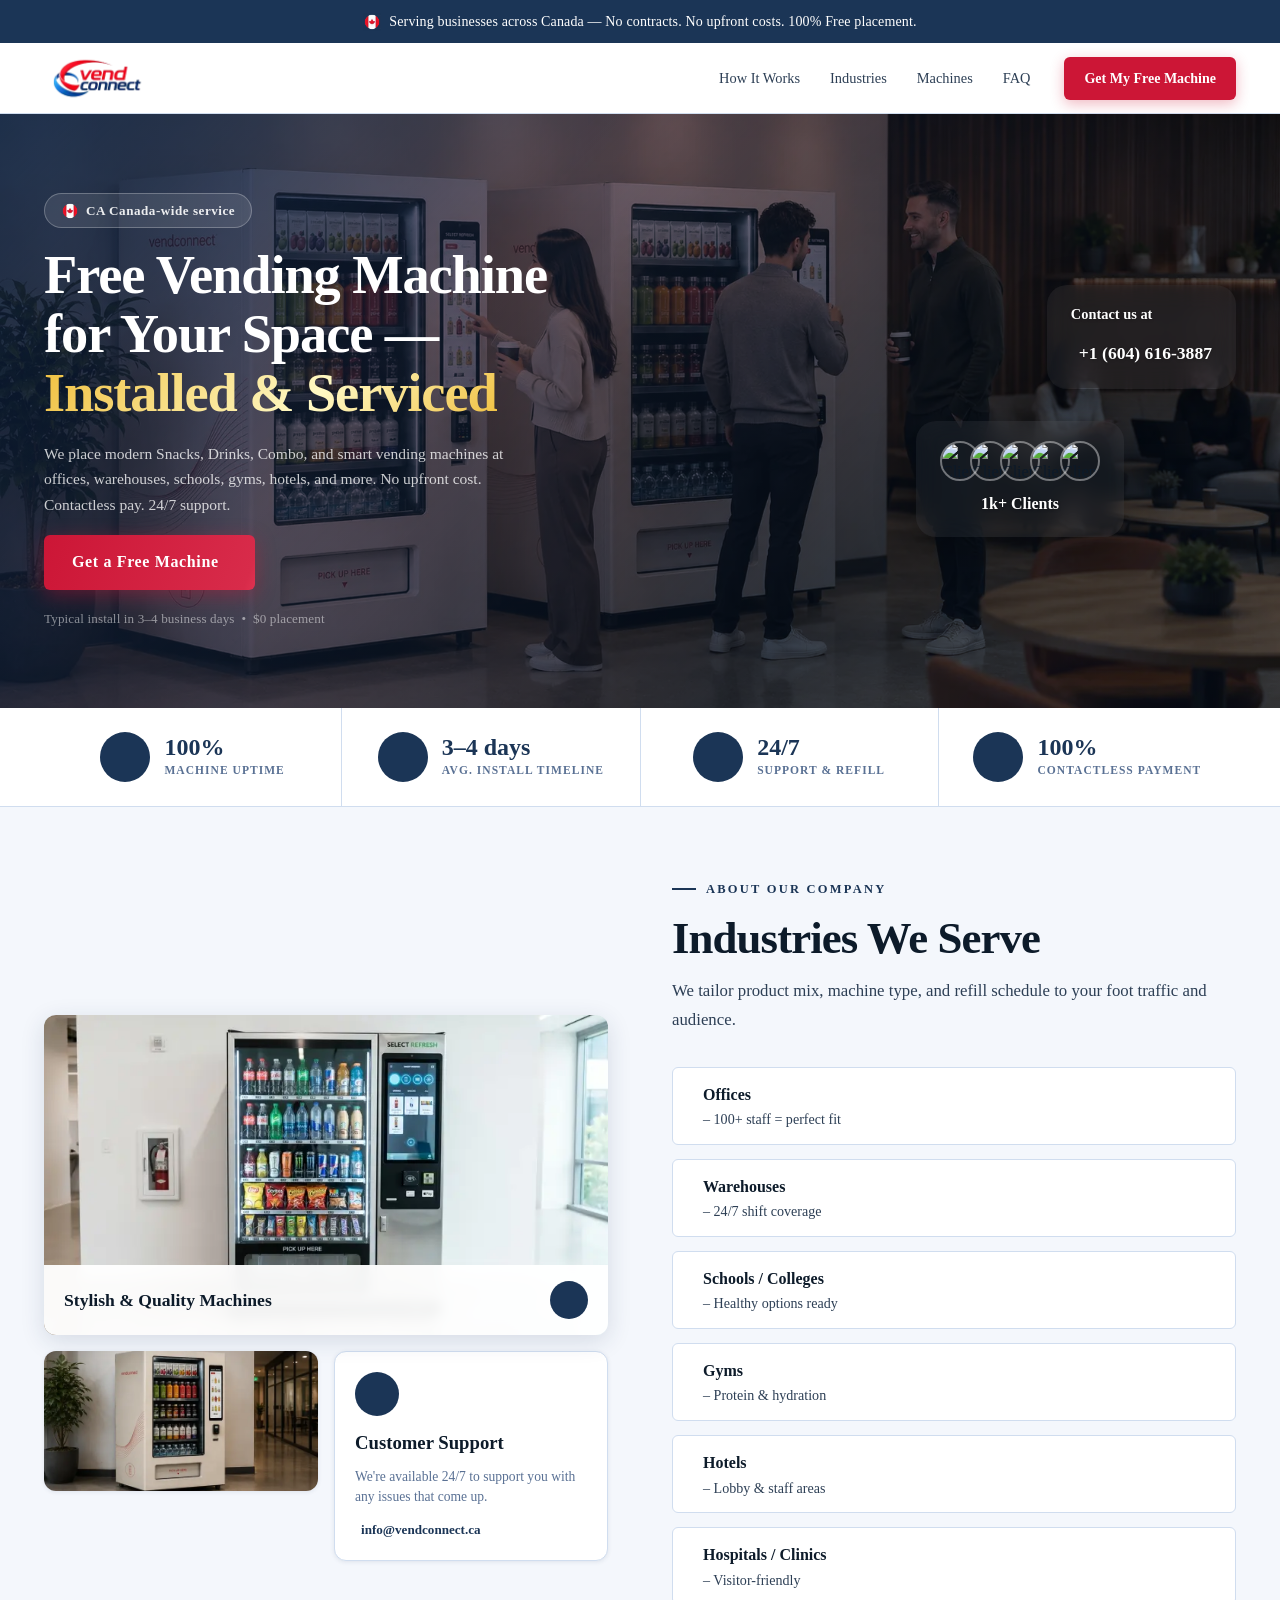
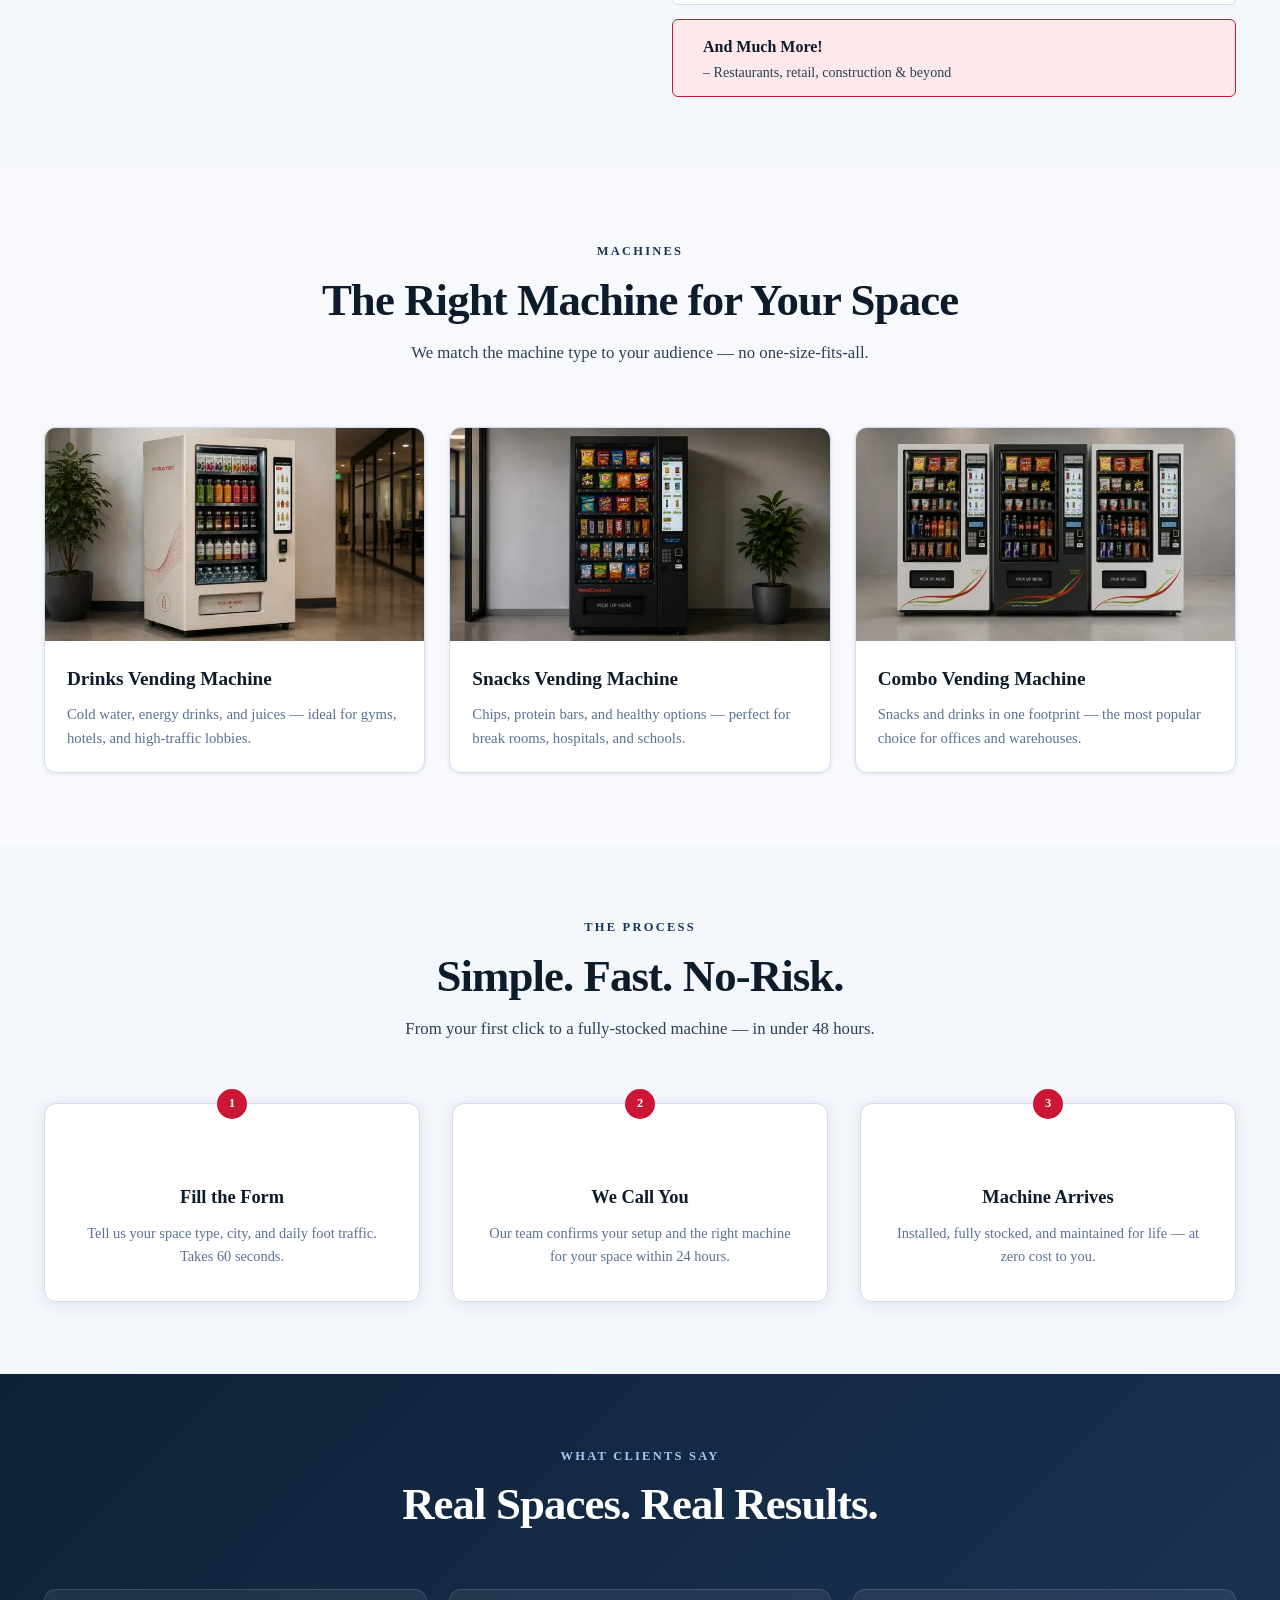
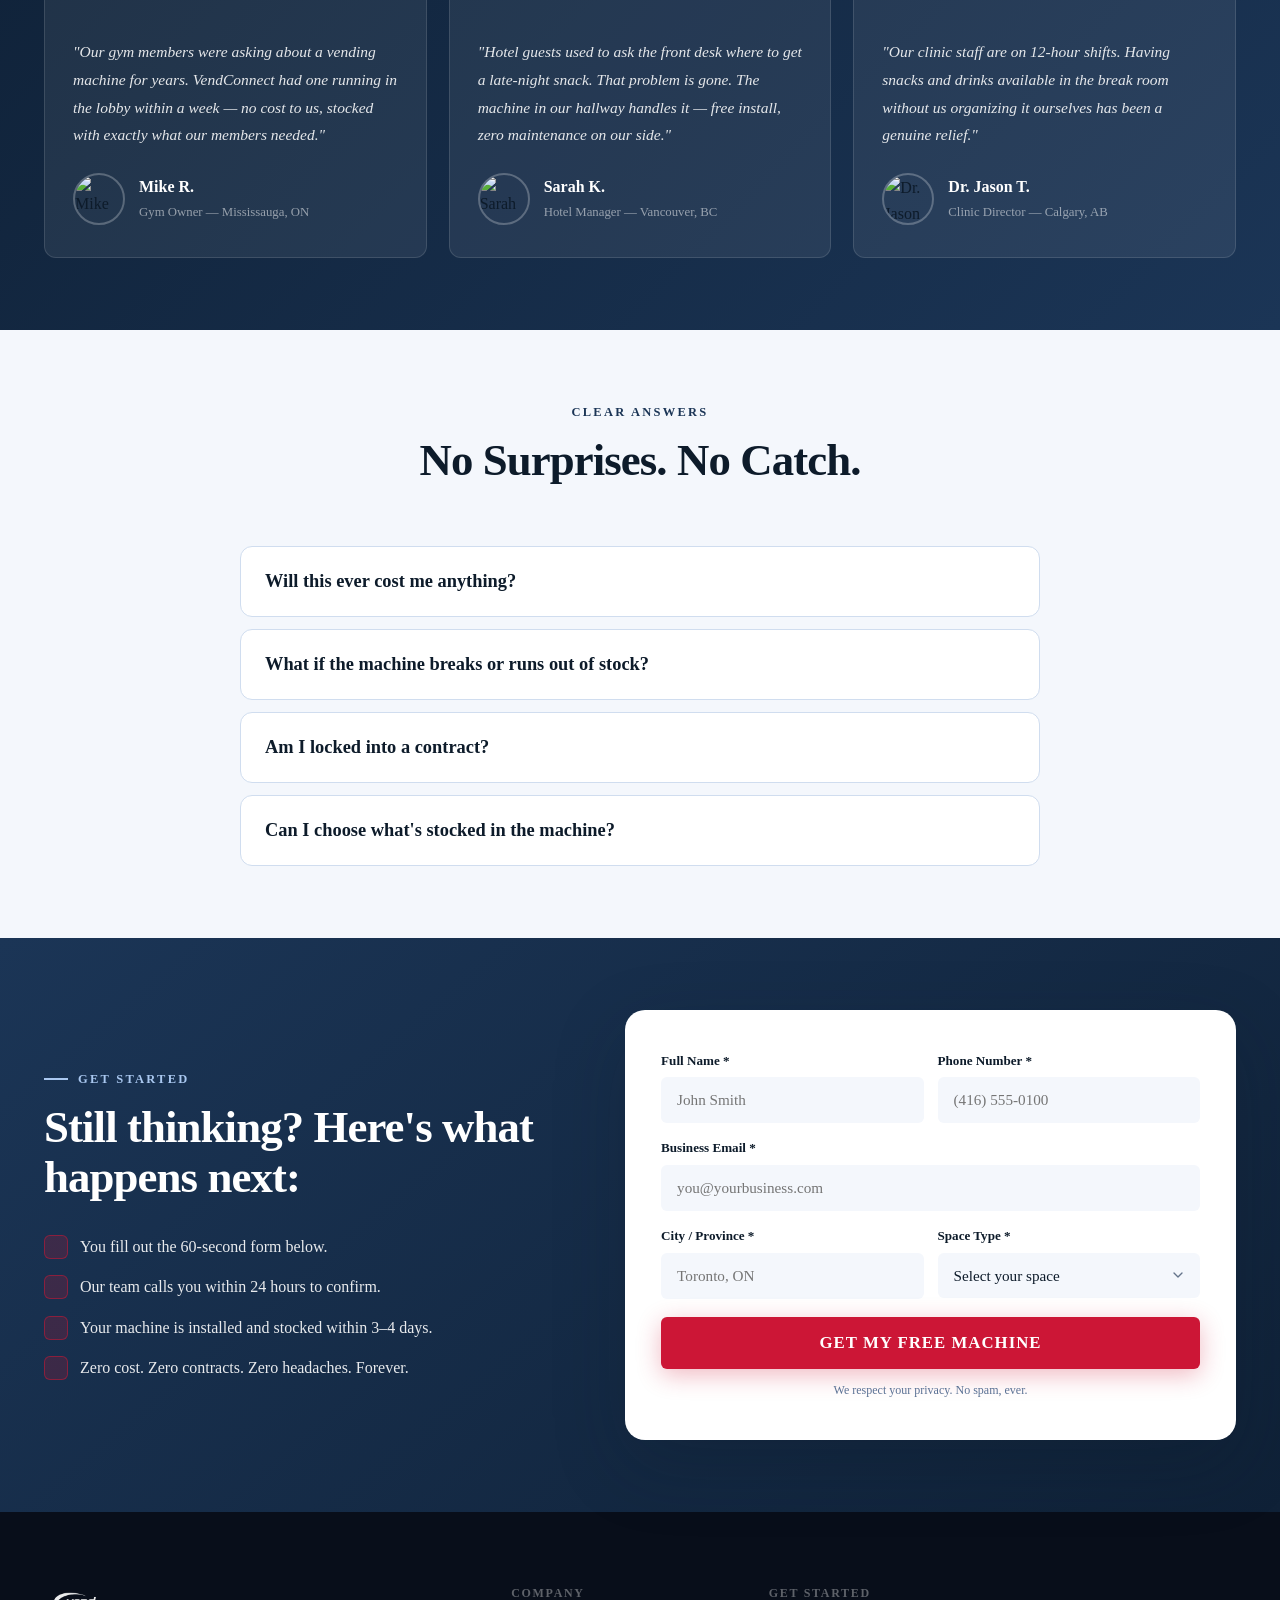
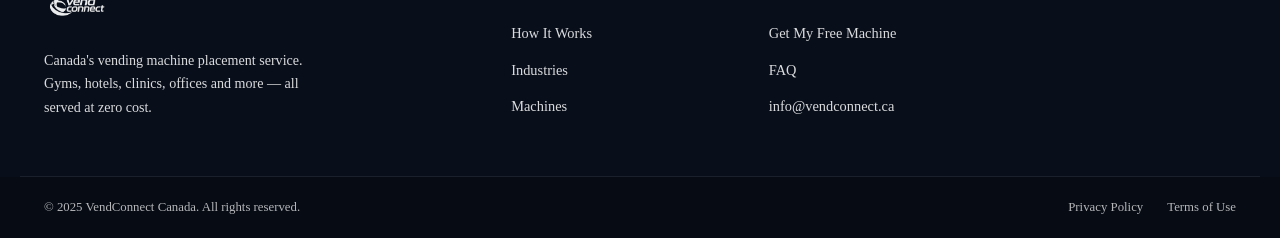
==== commit dc58c439: "final chnages ot the website code" ====
--- a/index.html
+++ b/index.html
@@ -15,13 +15,14 @@
   <link rel="preconnect" href="https://fonts.gstatic.com" crossorigin>
   <link href="https://fonts.googleapis.com/css2?family=Barlow+Condensed:wght@400;600;700;800&family=Barlow:wght@300;400;500;600&display=swap" rel="stylesheet">
   <script src="https://unpkg.com/@phosphor-icons/web@2.1.1"></script>
+  <link rel="preload" href="https://cdn.jsdelivr.net/npm/hls.js@latest" as="script">
   <link rel="stylesheet" href="style.css">
 </head>
 <body>
 
   <!-- ===== ANNOUNCEMENT BAR ===== -->
   <div class="announcement-bar" id="announcement-bar">
-    <img src="canada_logo.png" alt="Canada" class="canada-badge-icon">
+    <img src="canada_logo.webp" alt="Canada" class="canada-badge-icon" width="36" height="18">
     <span>Serving businesses across Canada — No contracts. No upfront costs. 100% Free placement.</span>
     <button class="ann-close" onclick="document.getElementById('announcement-bar').style.display='none'" aria-label="Close announcement">
       <i class="ph ph-x"></i>
@@ -32,7 +33,7 @@
   <header class="header" id="main-header">
     <div class="header-inner">
       <a href="#" class="logo" aria-label="VendConnect Home">
-        <img src="vendconnect_logo.png" alt="VendConnect Logo" class="logo-img" loading="eager">
+        <img src="vendconnect_logo.webp" alt="VendConnect Logo" class="logo-img" loading="eager" width="106" height="64">
       </a>
       <nav class="main-nav" id="main-nav" aria-label="Main navigation">
         <ul class="nav-links">
@@ -65,8 +66,7 @@
     <!-- ===== HERO ===== -->
     <section class="hero" id="hero" aria-label="Hero section">
       <div class="hero-bg">
-        <!-- <img src="Hero_vending_image.png" alt="Modern vending machines" class="hero-img" loading="eager"> -->
-        <video src="can_you_please_make_sure_the_i (online-video-cutter.com).mp4" id="hero-vid" class="hero-img" autoplay muted playsinline poster="Hero_vending_image.png"></video>
+        <video id="hero-vid" class="hero-img" autoplay muted playsinline preload="auto" poster="Hero_vending_image.webp" fetchpriority="high"></video>
         <div class="hero-overlay"></div>
       </div>
 
@@ -74,7 +74,7 @@
         <!-- LEFT COLUMN -->
         <div class="hero-left">
           <div class="hero-badge">
-            <img src="canada_logo.png" alt="Canada" class="canada-badge-icon">
+            <img src="canada_logo.webp" alt="Canada" class="canada-badge-icon" width="36" height="18">
             CA Canada-wide service
           </div>
           <h1 class="hero-title">Free Vending Machine<br>for Your Space —<br><span class="hero-title-accent">Installed &amp; Serviced</span></h1>
@@ -152,7 +152,7 @@
         <!-- LEFT: visual column -->
         <div class="industries-visual-col">
           <div class="ind-main-img-card">
-            <img src="stylish_machine.png" alt="Stylish Modern Vending Machines" class="ind-main-img" loading="lazy">
+            <img src="stylish_machine.webp" alt="Stylish Modern Vending Machines" class="ind-main-img" loading="lazy">
             <div class="ind-img-label">
               <span>Stylish &amp; Quality Machines</span>
               <a href="#contact" class="ind-img-arrow" aria-label="Get started"><i class="ph ph-arrow-up-right"></i></a>
@@ -160,11 +160,11 @@
           </div>
           <div class="ind-bottom-row">
             <div class="ind-thumb-card">
-              <img src="drinks_vendconnect.png" alt="Drinks Vending Machine" class="ind-thumb-img" loading="lazy">
+              <img src="drinks_vendconnect.webp" alt="Drinks Vending Machine" class="ind-thumb-img" loading="lazy">
             </div>
             <div class="ind-support-card">
               <div class="ind-support-icon"><i class="ph-fill ph-headset"></i></div>
-              <h4>Customer Support</h4>
+              <h3>Customer Support</h3>
               <p>We're available 24/7 to support you with any issues that come up.</p>
               <a href="mailto:info@vendconnect.ca" class="ind-support-email">
                 <i class="ph ph-envelope-simple"></i> info@vendconnect.ca
@@ -247,7 +247,7 @@
           <!-- Drinks -->
           <div class="machine-card">
             <div class="machine-img-container">
-              <img src="drinks_vendconnect.png" alt="Drinks Vending Machine" class="machine-img" loading="lazy">
+              <img src="drinks_vendconnect.webp" alt="Drinks Vending Machine" class="machine-img" loading="lazy">
             </div>
             <div class="machine-content">
               <h3>Drinks Vending Machine</h3>
@@ -257,7 +257,7 @@
           <!-- Snacks -->
           <div class="machine-card">
             <div class="machine-img-container">
-              <img src="snacks_only.png" alt="Snacks Vending Machine" class="machine-img" loading="lazy">
+              <img src="snacks_only.webp" alt="Snacks Vending Machine" class="machine-img" loading="lazy">
             </div>
             <div class="machine-content">
               <h3>Snacks Vending Machine</h3>
@@ -267,7 +267,7 @@
           <!-- Combo -->
           <div class="machine-card">
             <div class="machine-img-container">
-              <img src="drinks_beverages.png" alt="Combo Vending Machine" class="machine-img" loading="lazy">
+              <img src="drinks_beverages.webp" alt="Combo Vending Machine" class="machine-img" loading="lazy">
             </div>
             <div class="machine-content">
               <h3>Combo Vending Machine</h3>
@@ -457,12 +457,12 @@
     <div class="container footer-grid">
       <div class="footer-brand">
         <a href="#" class="footer-logo-link" aria-label="VendConnect Home">
-          <img src="vendconnect_logo.png" alt="VendConnect" class="footer-logo-img" loading="lazy">
+          <img src="vendconnect_logo.webp" alt="VendConnect" class="footer-logo-img" loading="lazy" width="106" height="64">
         </a>
         <p>Canada's vending machine placement service. Gyms, hotels, clinics, offices and more — all served at zero cost.</p>
       </div>
       <div class="footer-col">
-        <h4>Company</h4>
+        <h3>Company</h3>
         <ul>
           <li><a href="#how-it-works">How It Works</a></li>
           <li><a href="#industries">Industries</a></li>
@@ -470,7 +470,7 @@
         </ul>
       </div>
       <div class="footer-col">
-        <h4>Get Started</h4>
+        <h3>Get Started</h3>
         <ul>
           <li><a href="#contact">Get My Free Machine</a></li>
           <li><a href="#faq">FAQ</a></li>
@@ -489,6 +489,41 @@
     </div>
   </footer>
 
+  <script src="https://cdn.jsdelivr.net/npm/hls.js@latest" async onload="initVideo()"></script>
+  <script>
+    function initVideo() {
+      var video = document.getElementById('hero-vid');
+      if (!video) {
+        document.addEventListener('DOMContentLoaded', initVideo);
+        return;
+      }
+      if (video.dataset.hlsInitialized) return;
+      video.dataset.hlsInitialized = 'true';
+      
+      var videoSrc = 'hls_video/index.m3u8';
+      if (typeof Hls !== 'undefined' && Hls.isSupported()) {
+        var hls = new Hls({ startPosition: -1 });
+        hls.loadSource(videoSrc);
+        hls.attachMedia(video);
+      } else if (video.canPlayType('application/vnd.apple.mpegurl')) {
+        video.src = videoSrc;
+      }
+    }
+
+    document.addEventListener("DOMContentLoaded", function() {
+      var video = document.getElementById('hero-vid');
+      if (video && video.canPlayType('application/vnd.apple.mpegurl') && !video.dataset.hlsInitialized) {
+        initVideo();
+      }
+
+      video.addEventListener('ended', function() {
+        setTimeout(function() {
+          video.currentTime = 0;
+          video.play().catch(function(e) { console.log('Autoplay prevented', e); });
+        }, 800);
+      });
+    });
+  </script>
   <script src="script.js"></script>
 </body>
 </html>
--- a/style.css
+++ b/style.css
@@ -1,1643 +1 @@
-/* ============================================================
-   VENDCONNECT — Premium Business CSS v2
-   Brand: Dark Navy #1B3556 + Crimson Red #CC1636
-   Icons: Phosphor Icons (ph-fill / ph classes)
-   No emojis anywhere.
-   ============================================================ */
-
-/* ===== CSS VARIABLES ===== */
-:root {
-  /* VendConnect Brand Palette */
-  --navy:         #1B3556;   /* Primary dark navy (from logo / Get started bg) */
-  --navy-mid:     #224168;
-  --navy-light:   #2c5282;
-  --red-brand:    #CC1636;   /* Crimson red (from logo + button) */
-  --red-hover:    #a8122d;
-  --red-light:    #fde8ec;
-  --blue-accent:  #1E6DC0;   /* Logo blue swirl */
-  --blue-light:   #e8f0fa;
-  --blue-xlight:  #f4f7fc;
-  --sky:          #aac8f0;
-  --white:        #ffffff;
-  --warm-off:     #f8f9fc;
-
-  /* Supporting */
-  --gold:         #b8860b;
-  --gold-light:   #f0c040;
-  --green:        #1b6b3a;
-  --green-light:  #e6f4eb;
-  --pain-red:     #c0392b;
-  --pain-red-lt:  #fde8e6;
-
-  /* Text */
-  --text-dark:    #0d1b2a;
-  --text-body:    #2d3f55;
-  --text-muted:   #5a7194;
-  --border:       #d0ddef;
-  --border-mid:   #b0c8e8;
-
-  /* Service accent colours */
-  --svc-blue:     #1B3556;
-  --svc-orange:   #d97706;
-  --svc-brown:    #78350f;
-  --svc-green:    #15803d;
-  --svc-red:      #CC1636;
-  --svc-purple:   #6d28d9;
-
-  /* Fonts */
-  --font-heading: 'Georgia', 'Times New Roman', serif;
-  --font-body:    'Georgia', 'Times New Roman', serif;
-
-  /* Layout */
-  --max-width:    1240px;
-  --header-h:     70px;
-  --radius-sm:    6px;
-  --radius-md:    12px;
-  --radius-lg:    20px;
-
-  /* Shadows */
-  --shadow-sm:    0 1px 4px rgba(27,53,86,0.10);
-  --shadow-md:    0 6px 24px rgba(27,53,86,0.14);
-  --shadow-lg:    0 20px 56px rgba(13,27,42,0.16);
-  --shadow-card:  0 2px 16px rgba(27,53,86,0.10);
-
-  --transition: 0.22s cubic-bezier(0.4,0,0.2,1);
-}
-
-/* ===== RESET ===== */
-*, *::before, *::after { box-sizing: border-box; margin: 0; padding: 0; }
-html { scroll-behavior: smooth; font-size: 16px; }
-body {
-  font-family: var(--font-body);
-  background: var(--white);
-  color: var(--text-dark);
-  line-height: 1.65;
-  -webkit-font-smoothing: antialiased;
-  overflow-x: hidden;
-}
-img { max-width: 100%; height: auto; display: block; }
-a { color: inherit; text-decoration: none; }
-ul { list-style: none; }
-button { cursor: pointer; border: none; background: none; font-family: inherit; }
-
-/* ===== CONTAINER ===== */
-.container {
-  width: 100%;
-  max-width: var(--max-width);
-  margin: 0 auto;
-  padding: 0 24px;
-}
-.hidden { display: none !important; }
-
-/* Gradient text for hero */
-.gradient-text {
-  background: linear-gradient(130deg, var(--gold-light) 0%, #fff9c4 50%, var(--gold-light) 100%);
-  -webkit-background-clip: text;
-  -webkit-text-fill-color: transparent;
-  background-clip: text;
-}
-
-/* ===== PHOSPHOR ICON BASE ===== */
-i[class*="ph-"] { line-height: 1; display: inline-block; }
-
-/* ===== ANNOUNCEMENT BAR ===== */
-.announcement-bar {
-  background: var(--navy);
-  color: white;
-  font-family: var(--font-body);
-  font-size: 0.875rem;
-  font-weight: 500;
-  text-align: center;
-  padding: 10px 48px;
-  position: relative;
-  display: flex;
-  align-items: center;
-  justify-content: center;
-  gap: 8px;
-  letter-spacing: 0.01em;
-}
-.ann-flag-icon { font-size: 1rem; color: #f0c040; flex-shrink: 0; }
-.ann-close {
-  position: absolute;
-  right: 16px;
-  top: 50%;
-  transform: translateY(-50%);
-  color: rgba(255,255,255,0.6);
-  font-size: 1rem;
-  line-height: 1;
-  transition: color var(--transition);
-  display: flex;
-  align-items: center;
-}
-.ann-close:hover { color: white; }
-
-/* ===== HEADER ===== */
-.header {
-  position: sticky;
-  top: 0;
-  z-index: 1000;
-  background: var(--white);
-  border-bottom: 1px solid var(--border);
-  transition: box-shadow var(--transition), background var(--transition);
-}
-.header.scrolled {
-  box-shadow: 0 4px 24px rgba(21,101,192,0.10);
-  background: rgba(255,255,255,0.97);
-  backdrop-filter: blur(12px);
-}
-.header-inner {
-  max-width: var(--max-width);
-  margin: 0 auto;
-  padding: 0 24px;
-  height: var(--header-h);
-  display: flex;
-  align-items: center;
-  gap: 20px;
-}
-
-/* Logo */
-.logo {
-  display: flex;
-  align-items: center;
-  gap: 10px;
-  flex-shrink: 0;
-}
-.logo-img {
-  height: 64px;
-  width: auto;
-  display: block;
-  transition: opacity var(--transition);
-}
-.logo-img:hover { opacity: 0.88; }
-
-/* Nav */
-.main-nav { margin-left: auto; }
-.nav-links { display: flex; align-items: center; gap: 2px; }
-.nav-link {
-  font-family: var(--font-body);
-  font-size: 0.9rem;
-  font-weight: 500;
-  color: var(--text-body);
-  padding: 8px 14px;
-  border-radius: var(--radius-sm);
-  transition: color var(--transition), background var(--transition);
-  white-space: nowrap;
-}
-.nav-link:hover { color: var(--navy); background: var(--blue-xlight); }
-
-/* Header CTAs */
-.header-cta { display: flex; align-items: center; gap: 10px; flex-shrink: 0; }
-.btn-outline-header {
-  font-family: var(--font-body);
-  font-size: 0.875rem;
-  font-weight: 600;
-  padding: 9px 18px;
-  border: 2px solid var(--navy);
-  border-radius: var(--radius-sm);
-  color: var(--navy);
-  transition: all var(--transition);
-  white-space: nowrap;
-}
-.btn-outline-header:hover { background: var(--navy); color: white; }
-.btn-primary-header {
-  font-family: var(--font-body);
-  font-size: 0.875rem;
-  font-weight: 700;
-  padding: 10px 20px;
-  background: var(--red-brand);
-  color: white;
-  border-radius: var(--radius-sm);
-  transition: all var(--transition);
-  white-space: nowrap;
-  box-shadow: 0 4px 14px rgba(204,22,54,0.30);
-}
-.btn-primary-header:hover {
-  background: var(--red-hover);
-  transform: translateY(-1px);
-  box-shadow: 0 6px 20px rgba(204,22,54,0.40);
-}
-
-/* Hamburger */
-.hamburger { display: none; flex-direction: column; gap: 5px; margin-left: auto; padding: 4px; }
-.hamburger span { display: block; width: 24px; height: 2px; background: var(--text-dark); border-radius: 2px; transition: all var(--transition); }
-.hamburger.open span:nth-child(1) { transform: rotate(45deg) translate(5px,5px); }
-.hamburger.open span:nth-child(2) { opacity: 0; }
-.hamburger.open span:nth-child(3) { transform: rotate(-45deg) translate(5px,-5px); }
-
-/* Mobile menu */
-.mobile-menu { display: none; background: white; border-top: 1px solid var(--border); padding: 12px 0 20px; }
-.mobile-menu.open { display: block; }
-.mobile-link { display: block; padding: 12px 24px; font-size: 1rem; font-weight: 500; color: var(--text-body); transition: color var(--transition), background var(--transition); }
-.mobile-link:hover { color: var(--blue-strong); background: var(--blue-xlight); }
-.mobile-link:hover { color: var(--navy); background: var(--blue-xlight); }
-.mobile-cta { margin: 8px 24px 0; background: var(--red-brand); color: white !important; border-radius: var(--radius-sm); text-align: center; font-weight: 700; padding: 14px 24px; }
-
-/* ===== HERO — compact split layout ===== */
-.hero {
-  position: relative;
-  min-height: 66vh;
-  display: flex;
-  align-items: center;
-  overflow: hidden;
-}
-
-
-/* ============================================================
-   HERO OPACITY CONTROL — edit these values to adjust the look
-
-   LAYER 1 — Background photo (.hero-img):
-     Always 100% visible by default.
-     To dim: add .hero-img { opacity: 0.85; }
-
-   LAYER 2 — Animated colour gradient (.hero::before):
-     Adjust the 4th rgba() number per stop (0.0– 1.0):
-     blue: 0.55 | red: 0.25 | navy: 0.60 | blue: 0.45
-
-   LAYER 3 — Dark directional overlay (.hero-overlay):
-     left: 0.78 | mid: 0.58 | right: 0.28
-============================================================ */
-
-/* LAYER 2: Animated gradient */
-.hero::before {
-  content: '';
-  position: absolute;
-  inset: 0;
-  z-index: 1;
-  background: linear-gradient(
-    135deg,
-    rgba(30, 109, 192, 0.55) 0%,
-    rgba(204, 22,  54, 0.25) 35%,
-    rgba(17,  40,  68, 0.60) 70%,
-    rgba(30, 109, 192, 0.45) 100%
-  );
-  /* background-size: 300% 300%;
-  animation: heroGradientShift 10s ease infinite; */
-  mix-blend-mode: multiply;
-}
-/* @keyframes heroGradientShift {
-  0%   { background-position: 0% 50%; }
-  50%  { background-position: 100% 50%; }
-  100% { background-position: 0% 50%; }
-} */
-
-.hero-bg { position: absolute; inset: 0; z-index: 0; }
-.hero-img { width: 100%; height: 100%; object-fit: cover; object-position: center 40%; }
-/* --- LAYER 3: Dark directional overlay (.hero-overlay) --- */
-.hero-overlay {
-  position: absolute;
-  inset: 0;
-  z-index: 2;
-  background: linear-gradient(
-    105deg,
-    rgba(17, 40, 68, 0.78) 0%,   /* ← left opacity  — increase for darker left */
-    rgba(17, 40, 68, 0.58) 45%,  /* ← mid opacity   — blend zone              */
-    rgba(17, 40, 68, 0.28) 100%  /* ← right opacity — lower = more photo shows */
-  );
-}
-
-/* Hero inner two-column wrapper */
-.hero-content-wrap {
-  position: relative;
-  z-index: 3;
-  width: 100%;
-  max-width: var(--max-width);
-  margin: 0 auto;
-  padding: 52px 24px;
-  display: grid;
-  grid-template-columns: 1fr auto;
-  gap: 40px;
-  align-items: center;
-}
-
-/* LEFT column */
-.hero-left {
-  display: flex;
-  flex-direction: column;
-  gap: 18px;
-  max-width: 520px;
-}
-.hero-badge {
-  display: inline-flex;
-  align-items: center;
-  gap: 7px;
-  background: rgba(255,255,255,0.10);
-  border: 1px solid rgba(255,255,255,0.25);
-  color: rgba(255,255,255,0.90);
-  border-radius: 100px;
-  padding: 6px 16px;
-  font-size: 0.82rem;
-  font-weight: 600;
-  letter-spacing: 0.04em;
-  width: fit-content;
-}
-.hero-badge i { font-size: 0.9rem; color: var(--gold-light); }
-.canada-badge-icon { height: 18px; width: auto; flex-shrink: 0; }
-
-.hero-title {
-  font-family: var(--font-heading);
-  font-size: clamp(2.2rem, 4.5vw, 3.4rem);
-  font-weight: 800;
-  line-height: 1.08;
-  color: white;
-  letter-spacing: -0.02em;
-  margin: 0;
-}
-.hero-title-accent {
-  background: linear-gradient(130deg, var(--gold-light) 0%, #fff9c4 60%, var(--gold-light) 100%);
-  -webkit-background-clip: text;
-  -webkit-text-fill-color: transparent;
-  background-clip: text;
-}
-.hero-subtitle {
-  font-size: 0.97rem;
-  font-weight: 400;
-  color: rgba(255,255,255,0.78);
-  line-height: 1.65;
-  max-width: 460px;
-  margin: 0;
-}
-.btn-hero-primary {
-  display: inline-flex;
-  align-items: center;
-  gap: 8px;
-  font-family: var(--font-heading);
-  font-size: 1rem;
-  font-weight: 700;
-  letter-spacing: 0.04em;
-  padding: 14px 28px;
-  background: linear-gradient(110deg, var(--red-brand) 0%, #d82b4a 40%, #ff4b68 50%, #d82b4a 60%, var(--red-brand) 100%);
-  background-size: 250% auto;
-  color: white;
-  border-radius: var(--radius-sm);
-  box-shadow: 0 5px 20px rgba(204,22,54,0.40);
-  transition: all var(--transition);
-  width: fit-content;
-  animation: btnGlowFlow 7s linear infinite;
-}
-@keyframes btnGlowFlow {
-  0% { background-position: 0% center; }
-  100% { background-position: 250% center; }
-}
-.btn-hero-primary:hover {
-  transform: translateY(-2px);
-  box-shadow: 0 8px 28px rgba(204,22,54,0.52);
-  filter: brightness(1.08);
-}
-.btn-hero-primary i { font-size: 1.1rem; }
-.hero-micro {
-  font-size: 0.82rem;
-  color: rgba(255,255,255,0.50);
-  margin: 0;
-  letter-spacing: 0.01em;
-}
-
-/* RIGHT column — floating cards */
-.hero-right {
-  display: flex;
-  flex-direction: column;
-  gap: 32px;
-  min-width: 320px;
-}
-.hero-float-card {
-  background: rgba(255, 255, 255, 0.05);
-  border: none;
-  border-radius: var(--radius-lg);
-  padding: 20px 24px;
-  box-shadow: 0 12px 40px rgba(0, 0, 0, 0.25);
-  backdrop-filter: blur(12px);
-  -webkit-backdrop-filter: blur(12px);
-  width: fit-content;
-}
-.hero-float-label {
-  font-family: var(--font-heading);
-  font-size: 0.9rem;
-  font-weight: 700;
-  color: white;
-  margin: 0 0 12px;
-  line-height: 1.3;
-  text-shadow: 0 1px 3px rgba(0,0,0,0.3);
-}
-.hero-float-phone {
-  display: inline-flex;
-  align-items: center;
-  gap: 8px;
-  font-family: var(--font-heading);
-  font-size: 1.1rem;
-  font-weight: 700;
-  color: white;
-  text-decoration: none;
-  transition: color var(--transition);
-  text-shadow: 0 1px 3px rgba(0,0,0,0.3);
-}
-.hero-float-phone i { font-size: 1.2rem; color: var(--gold-light); text-shadow: none; }
-.hero-float-phone:hover { color: var(--gold-light); }
-.hero-float-top {
-  align-self: flex-end;
-  transform: rotate(2deg);
-  transition: transform 0.4s cubic-bezier(0.34, 1.56, 0.64, 1), box-shadow 0.4s ease, background 0.4s ease;
-}
-.hero-float-top:hover {
-  transform: rotate(0) scale(1.05);
-  background: rgba(255, 255, 255, 0.12);
-  box-shadow: 0 16px 50px rgba(0, 0, 0, 0.35);
-}
-.hero-float-bottom {
-  align-self: flex-start;
-  text-align: center;
-  transform: rotate(-2deg);
-  transition: transform 0.4s cubic-bezier(0.34, 1.56, 0.64, 1), box-shadow 0.4s ease, background 0.4s ease;
-}
-.hero-float-bottom:hover {
-  transform: rotate(0) scale(1.05);
-  background: rgba(255, 255, 255, 0.12);
-  box-shadow: 0 16px 50px rgba(0, 0, 0, 0.35);
-}
-.hero-avatars {
-  display: flex;
-  justify-content: center;
-  margin-bottom: 10px;
-}
-.hero-avatar {
-  width: 40px;
-  height: 40px;
-  border-radius: 50%;
-  object-fit: cover;
-  border: 2.5px solid rgba(255,255,255,0.40);
-  margin-left: -10px;
-  flex-shrink: 0;
-}
-.hero-avatars .hero-avatar:first-child { margin-left: 0; }
-.hero-float-clients {
-  font-family: var(--font-heading);
-  font-size: 1rem;
-  font-weight: 700;
-  color: white;
-  margin: 0;
-  text-shadow: 0 1px 3px rgba(0,0,0,0.3);
-}
-
-/* ===== TRUST BAR SECTION (standalone below hero) ===== */
-.trust-bar-section {
-  background: white;
-  border-bottom: 1px solid var(--border);
-  padding: 0;
-}
-.trust-bar-row {
-  display: flex;
-  align-items: stretch;
-  justify-content: center;
-}
-.trust-item {
-  display: flex;
-  align-items: center;
-  gap: 14px;
-  padding: 24px 32px;
-  flex: 1;
-  justify-content: center;
-}
-.trust-icon-circle {
-  width: 50px;
-  height: 50px;
-  border-radius: 50%;
-  background: var(--navy);
-  display: flex;
-  align-items: center;
-  justify-content: center;
-  flex-shrink: 0;
-}
-.trust-icon-circle i { font-size: 1.3rem; color: white; }
-.trust-text-wrap { display: flex; flex-direction: column; gap: 2px; }
-.trust-num {
-  font-family: var(--font-heading);
-  font-size: 1.5rem;
-  font-weight: 800;
-  color: var(--navy);
-  line-height: 1;
-}
-.trust-label {
-  font-size: 0.72rem;
-  font-weight: 600;
-  color: var(--text-muted);
-  text-transform: uppercase;
-  letter-spacing: 0.09em;
-}
-.trust-divider-v { width: 1px; background: var(--border); align-self: stretch; flex-shrink: 0; }
-
-/* Scroll cue */
-.scroll-down-cue {
-  position: absolute;
-  bottom: 24px;
-  left: 50%;
-  transform: translateX(-50%);
-  color: rgba(255,255,255,0.40);
-  font-size: 1.4rem;
-  animation: scrollBounce 2s ease-in-out infinite;
-  z-index: 1;
-  display: flex;
-}
-@keyframes scrollBounce {
-  0%, 100% { transform: translateX(-50%) translateY(0); }
-  50% { transform: translateX(-50%) translateY(8px); }
-}
-
-/* Hero responsive */
-@media (max-width: 860px) {
-  .hero-content-wrap { grid-template-columns: 1fr; }
-  .hero-right { display: none; }
-  .hero { min-height: 55vh; }
-}
-
-/* ===== LOGOS / SOCIAL PROOF ===== */
-.logos-section {
-  background: var(--blue-xlight);
-  border-bottom: 1px solid var(--border);
-  padding: 28px 0;
-}
-.logos-section .logos-eyebrow { color: var(--text-muted); }
-.logos-eyebrow {
-  font-size: 0.78rem;
-  font-weight: 700;
-  text-transform: uppercase;
-  letter-spacing: 0.14em;
-  color: var(--text-muted);
-  text-align: center;
-  margin-bottom: 18px;
-}
-.logos-row { display: flex; flex-wrap: wrap; justify-content: center; gap: 10px; }
-.logo-pill {
-  display: flex;
-  align-items: center;
-  gap: 8px;
-  font-family: var(--font-body);
-  font-size: 0.875rem;
-  font-weight: 600;
-  color: var(--navy);
-  background: white;
-  border: 1.5px solid var(--border-mid);
-  border-radius: 100px;
-  padding: 8px 18px;
-  transition: all var(--transition);
-}
-.logo-pill:hover { border-color: var(--red-brand); color: var(--red-brand); box-shadow: var(--shadow-sm); }
-.logo-pill-icon { font-size: 1.1rem; color: var(--blue-accent); }
-
-/* ===== SECTION COMMON ===== */
-.section-eyebrow {
-  font-family: var(--font-heading);
-  font-size: 0.78rem;
-  font-weight: 700;
-  letter-spacing: 0.18em;
-  text-transform: uppercase;
-  color: var(--navy);
-  margin-bottom: 14px;
-  display: flex;
-  align-items: center;
-  gap: 10px;
-}
-.section-eyebrow::before { content: ''; display: block; width: 24px; height: 2px; background: currentColor; }
-.section-eyebrow--red { color: var(--red-brand); }
-.section-eyebrow--green { color: var(--green); }
-.section-eyebrow--gold { color: var(--gold-light); }
-.section-eyebrow--light { color: var(--sky); }
-
-.section-header {
-  text-align: center;
-  max-width: 700px;
-  margin: 0 auto 60px;
-}
-.section-header .section-eyebrow { justify-content: center; }
-.section-header .section-eyebrow::before { display: none; }
-
-.section-title {
-  font-family: var(--font-heading);
-  font-size: clamp(1.8rem, 3.5vw, 2.85rem);
-  font-weight: 800;
-  line-height: 1.10;
-  color: var(--text-dark);
-  letter-spacing: -0.02em;
-  margin-bottom: 14px;
-}
-.section-title--light { color: white; }
-.section-subtitle { font-size: 1.05rem; color: var(--text-body); line-height: 1.65; }
-.section-subtitle--light { color: rgba(255,255,255,0.75); }
-.section-body { font-size: 1.05rem; color: var(--text-body); line-height: 1.72; margin-bottom: 32px; }
-.section-body--light { color: rgba(255,255,255,0.80); }
-
-/* ===== UPGRADE SECTION ===== */
-.upgrade-section { padding: 72px 0; background: var(--white); border-bottom: 1px solid var(--border); }
-.upgrade-container { max-width: 1140px; margin: 0 auto; }
-.upgrade-header { text-align: center; margin-bottom: 50px; }
-.upgrade-header .section-eyebrow { justify-content: center; color: var(--navy); }
-.upgrade-header .section-title { font-size: clamp(1.8rem, 3vw, 2.4rem); max-width: 800px; margin: 0 auto; }
-.upgrade-grid { display: grid; grid-template-columns: 1fr 1fr; gap: 40px; align-items: center; }
-.upgrade-images { display: flex; gap: 20px; }
-.upgrade-img-col { flex: 1; display: flex; flex-direction: column; align-items: center; gap: 12px; }
-.upgrade-img { width: 100%; aspect-ratio: 3/4; object-fit: cover; border-radius: var(--radius-md); box-shadow: var(--shadow-sm); }
-.img-label { font-family: var(--font-heading); font-size: 1rem; font-weight: 700; color: var(--text-dark); text-align: center; }
-.upgrade-content { display: flex; flex-direction: column; }
-.upgrade-card { background: var(--warm-off); padding: 40px; border-radius: var(--radius-md); box-shadow: var(--shadow-card); border: 1px solid var(--border); }
-.upgrade-card h3 { font-family: var(--font-heading); font-size: 1.8rem; font-weight: 800; color: var(--navy); margin-bottom: 24px; }
-.upgrade-list { display: flex; flex-direction: column; gap: 16px; margin-bottom: 32px; }
-.upgrade-list li { display: flex; align-items: flex-start; gap: 12px; font-size: 1.05rem; color: var(--text-body); line-height: 1.5; }
-.upgrade-list li i { font-size: 1.4rem; color: var(--red-brand); flex-shrink: 0; margin-top: 2px; }
-.upgrade-qr-box { display: flex; align-items: center; gap: 16px; background: white; padding: 16px; border-radius: var(--radius-sm); border: 1px solid var(--border); }
-.qr-logo { height: 32px; width: auto; flex-shrink: 0; }
-.qr-placeholder { display: flex; align-items: center; justify-content: center; width: 64px; height: 64px; background: var(--blue-xlight); border-radius: var(--radius-sm); color: var(--navy); font-size: 2rem; flex-shrink: 0; }
-.qr-text { font-size: 0.9rem; font-weight: 600; color: var(--navy); line-height: 1.4; }
-
-@media (max-width: 900px) {
-  .upgrade-grid { grid-template-columns: 1fr; gap: 60px; }
-  .upgrade-images { flex-direction: column; max-width: 400px; margin: 0 auto; }
-}
-
-/* ===== PROBLEM SECTION ===== */
-.problem-section { padding: 72px 0; background: var(--warm-off); }
-.problem-grid {
-  display: grid;
-  grid-template-columns: 1fr 1fr;
-  gap: 72px;
-  align-items: center;
-}
-.problem-img-wrap {
-  position: relative;
-  border-radius: var(--radius-md);
-  overflow: visible;
-}
-.problem-img {
-  width: 100%;
-  border-radius: var(--radius-md);
-  box-shadow: var(--shadow-lg);
-  transition: transform 0.5s ease;
-}
-.problem-img:hover { transform: scale(1.015); }
-.problem-img-badge {
-  position: absolute;
-  bottom: -18px;
-  right: -18px;
-  background: white;
-  border-radius: var(--radius-md);
-  padding: 14px 20px;
-  display: flex;
-  align-items: center;
-  gap: 10px;
-  box-shadow: var(--shadow-md);
-  font-family: var(--font-body);
-  font-weight: 600;
-  font-size: 0.9rem;
-  color: var(--text-dark);
-  border: 1px solid var(--border);
-}
-.badge-icon-ph { font-size: 1.4rem; color: var(--red); }
-
-.pain-points { display: flex; flex-direction: column; gap: 18px; }
-.pain-point {
-  display: flex;
-  gap: 16px;
-  align-items: flex-start;
-  padding: 20px 22px;
-  background: white;
-  border-radius: var(--radius-md);
-  border-left: 4px solid var(--red);
-  box-shadow: var(--shadow-card);
-  transition: transform var(--transition), box-shadow var(--transition);
-}
-.pain-point:hover { transform: translateX(4px); box-shadow: var(--shadow-md); }
-.pain-icon-wrap {
-  width: 42px;
-  height: 42px;
-  border-radius: 10px;
-  background: var(--red-light);
-  display: flex;
-  align-items: center;
-  justify-content: center;
-  flex-shrink: 0;
-}
-.pain-ph-icon { font-size: 1.3rem; color: var(--red-brand); }
-.pain-point strong {
-  display: block;
-  font-family: var(--font-heading);
-  font-size: 1.05rem;
-  font-weight: 700;
-  color: var(--text-dark);
-  margin-bottom: 4px;
-}
-.pain-point p { font-size: 0.9rem; color: var(--text-muted); line-height: 1.55; }
-
-/* ===== BRIDGE ===== */
-.bridge-section { background: var(--navy); padding: 40px 0; }
-.bridge-inner { display: flex; align-items: center; gap: 24px; }
-.bridge-line { flex: 1; height: 1px; background: rgba(255,255,255,0.18); }
-.bridge-text {
-  font-family: var(--font-heading);
-  font-size: 1.4rem;
-  font-weight: 700;
-  color: white;
-  text-align: center;
-  letter-spacing: 0.02em;
-  white-space: nowrap;
-}
-.bridge-text em { color: var(--sky); font-style: normal; }
-
-/* ===== SOLUTION SECTION ===== */
-.solution-section { padding: 72px 0; background: white; }
-.solution-grid {
-  display: grid;
-  grid-template-columns: 1fr 1fr;
-  gap: 72px;
-  align-items: center;
-}
-.solution-img-wrap { position: relative; }
-.solution-img {
-  width: 100%;
-  border-radius: var(--radius-md);
-  box-shadow: var(--shadow-lg);
-  transition: transform 0.5s ease;
-}
-.solution-img:hover { transform: scale(1.015); }
-.solution-float-card {
-  position: absolute;
-  bottom: -18px;
-  left: -18px;
-  background: var(--blue-deep);
-  color: white;
-  border-radius: var(--radius-md);
-  padding: 18px 22px;
-  display: flex;
-  align-items: flex-start;
-  gap: 14px;
-  box-shadow: var(--shadow-md);
-  max-width: 268px;
-}
-.float-card-icon-wrap { flex-shrink: 0; margin-top: 2px; }
-.float-ph-icon { font-size: 1.6rem; color: #4caf50; }
-.solution-float-card strong { display: block; font-family: var(--font-heading); font-size: 1rem; font-weight: 700; margin-bottom: 4px; }
-.solution-float-card p { font-size: 0.82rem; color: rgba(255,255,255,0.70); line-height: 1.4; }
-
-.solution-steps { display: flex; flex-direction: column; gap: 22px; margin-bottom: 36px; }
-.solution-step { display: flex; gap: 20px; align-items: flex-start; }
-.step-num {
-  font-family: var(--font-heading);
-  font-size: 2.2rem;
-  font-weight: 800;
-  color: var(--blue-bright);
-  opacity: 0.25;
-  line-height: 1;
-  flex-shrink: 0;
-  width: 44px;
-}
-.solution-step strong {
-  display: block;
-  font-family: var(--font-heading);
-  font-size: 1.1rem;
-  font-weight: 700;
-  color: var(--text-dark);
-  margin-bottom: 4px;
-}
-.solution-step p { font-size: 0.92rem; color: var(--text-muted); line-height: 1.55; }
-
-.btn-solution {
-  display: inline-flex;
-  align-items: center;
-  gap: 8px;
-  font-family: var(--font-heading);
-  font-size: 1rem;
-  font-weight: 700;
-  letter-spacing: 0.04em;
-  text-transform: uppercase;
-  padding: 15px 30px;
-  background: var(--red-brand);
-  color: white;
-  border-radius: var(--radius-sm);
-  box-shadow: 0 4px 16px rgba(204,22,54,0.28);
-  transition: all var(--transition);
-}
-.btn-solution:hover { background: var(--red-hover); transform: translateY(-2px); box-shadow: 0 8px 24px rgba(204,22,54,0.40); }
-.btn-solution i { font-size: 1.1rem; }
-
-/* ===== HOW IT WORKS ===== */
-.hiw-section { padding: 72px 0; background: var(--blue-xlight); }
-.hiw-tabs {
-  display: flex;
-  border: 2px solid var(--navy);
-  border-radius: var(--radius-sm);
-  overflow: hidden;
-  width: fit-content;
-  margin: 0 auto 48px;
-}
-.hiw-tab {
-  font-family: var(--font-heading);
-  font-size: 0.95rem;
-  font-weight: 700;
-  letter-spacing: 0.05em;
-  text-transform: uppercase;
-  padding: 12px 36px;
-  color: var(--navy);
-  background: white;
-  transition: all var(--transition);
-}
-.hiw-tab.active { background: var(--navy); color: white; }
-.hiw-tab:hover:not(.active) { background: var(--blue-xlight); }
-
-.hiw-cards { display: flex; align-items: center; gap: 16px; }
-.hiw-card {
-  flex: 1;
-  background: white;
-  border-radius: var(--radius-md);
-  padding: 36px 28px 32px;
-  box-shadow: var(--shadow-card);
-  text-align: center;
-  position: relative;
-  border: 1.5px solid var(--border);
-  transition: transform var(--transition), box-shadow var(--transition), border-color var(--transition);
-}
-.hiw-card:hover {
-  transform: translateY(-5px);
-  box-shadow: var(--shadow-md);
-  border-color: var(--blue-mid);
-}
-.hiw-card-num {
-  position: absolute;
-  top: -15px;
-  left: 50%;
-  transform: translateX(-50%);
-  background: var(--red-brand);
-  color: white;
-  font-family: var(--font-heading);
-  font-size: 0.78rem;
-  font-weight: 800;
-  width: 30px;
-  height: 30px;
-  border-radius: 50%;
-  display: flex;
-  align-items: center;
-  justify-content: center;
-}
-.hiw-card-icon-ph { margin-bottom: 16px; }
-.hiw-ph-icon { font-size: 2.6rem; color: var(--navy); }
-.hiw-card h3 {
-  font-family: var(--font-heading);
-  font-size: 1.15rem;
-  font-weight: 700;
-  color: var(--text-dark);
-  margin-bottom: 10px;
-}
-.hiw-card p { font-size: 0.9rem; color: var(--text-muted); line-height: 1.6; }
-.hiw-arrow { font-size: 1.5rem; color: var(--blue-mid); flex-shrink: 0; display: flex; align-items: center; }
-
-/* ===== WHY US ===== */
-.why-section {
-  padding: 72px 0;
-  background: linear-gradient(145deg, #142840 0%, var(--navy) 50%, #1f3e66 100%);
-}
-.why-section .section-title { color: white; }
-.why-section .section-subtitle { color: rgba(255,255,255,0.68); }
-
-.why-grid { display: grid; grid-template-columns: repeat(3,1fr); gap: 20px; }
-.why-card {
-  background: rgba(255,255,255,0.06);
-  border: 1px solid rgba(255,255,255,0.10);
-  border-radius: var(--radius-md);
-  padding: 32px 28px;
-  transition: all var(--transition);
-}
-.why-card:hover { background: rgba(255,255,255,0.10); border-color: rgba(255,255,255,0.22); transform: translateY(-4px); }
-.why-card--featured {
-  background: rgba(204,22,54,0.12);
-  border-color: rgba(204,22,54,0.38);
-}
-.why-card--featured:hover { background: rgba(204,22,54,0.20); }
-
-.why-icon-wrap {
-  width: 52px;
-  height: 52px;
-  border-radius: 12px;
-  background: rgba(255,255,255,0.10);
-  display: flex;
-  align-items: center;
-  justify-content: center;
-  margin-bottom: 18px;
-}
-.why-icon--featured { background: rgba(204,22,54,0.20); }
-.why-ph-icon { font-size: 1.6rem; color: var(--sky); }
-.why-card--featured .why-ph-icon { color: #f08090; }
-.why-card h3 {
-  font-family: var(--font-heading);
-  font-size: 1.12rem;
-  font-weight: 700;
-  color: white;
-  margin-bottom: 10px;
-  line-height: 1.2;
-}
-.why-card p { font-size: 0.9rem; color: rgba(255,255,255,0.62); line-height: 1.6; }
-
-/* ===== SERVICES ===== */
-.services-section { padding: 72px 0; background: var(--warm-off); }
-.services-grid { display: grid; grid-template-columns: repeat(3,1fr); gap: 22px; }
-.service-card {
-  background: white;
-  border-radius: var(--radius-md);
-  padding: 32px 24px;
-  border: 1.5px solid var(--border);
-  transition: all var(--transition);
-}
-.service-card:hover { border-color: var(--red-brand); box-shadow: var(--shadow-md); transform: translateY(-4px); }
-
-.service-icon-wrap {
-  width: 56px;
-  height: 56px;
-  border-radius: 14px;
-  display: flex;
-  align-items: center;
-  justify-content: center;
-  margin-bottom: 20px;
-}
-.svc-blue { background: #e3f2fd; }
-.svc-blue .service-ph-icon { color: var(--svc-blue); }
-.svc-orange { background: #fff3e0; }
-.svc-orange .service-ph-icon { color: var(--svc-orange); }
-.svc-brown { background: #efebe9; }
-.svc-brown .service-ph-icon { color: var(--svc-brown); }
-.svc-green { background: #e8f5e9; }
-.svc-green .service-ph-icon { color: var(--svc-green); }
-.svc-red { background: #fde8ec; }
-.svc-red .service-ph-icon { color: var(--red-brand); }
-.svc-purple { background: #ede7f6; }
-.svc-purple .service-ph-icon { color: var(--svc-purple); }
-.service-ph-icon { font-size: 1.7rem; }
-
-.service-card h3 {
-  font-family: var(--font-heading);
-  font-size: 1.2rem;
-  font-weight: 700;
-  color: var(--text-dark);
-  margin-bottom: 10px;
-}
-.service-card p { font-size: 0.9rem; color: var(--text-muted); line-height: 1.6; }
-
-/* ===== TESTIMONIALS ===== */
-.testimonials-section {
-  padding: 72px 0;
-  background: linear-gradient(135deg, #0f2137 0%, var(--navy) 100%);
-}
-.testimonials-grid { display: grid; grid-template-columns: repeat(3,1fr); gap: 22px; }
-.testimonial-card {
-  background: rgba(255,255,255,0.07);
-  border: 1px solid rgba(255,255,255,0.12);
-  border-radius: var(--radius-md);
-  padding: 32px 28px;
-  transition: all var(--transition);
-}
-.testimonial-card:hover {
-  background: rgba(255,255,255,0.11);
-  border-color: rgba(255,255,255,0.24);
-  transform: translateY(-4px);
-}
-.testi-stars { display: flex; gap: 3px; margin-bottom: 16px; }
-.testi-star-icon { font-size: 0.95rem; color: var(--gold-light); }
-.testimonial-card blockquote {
-  font-size: 0.97rem;
-  line-height: 1.78;
-  color: rgba(255,255,255,0.88);
-  font-style: italic;
-  margin-bottom: 24px;
-  border: none;
-}
-.testi-author { display: flex; align-items: center; gap: 14px; }
-.testi-photo {
-  width: 52px;
-  height: 52px;
-  border-radius: 50%;
-  object-fit: cover;
-  object-position: center top;
-  flex-shrink: 0;
-  border: 2px solid rgba(255,255,255,0.25);
-}
-.testi-author strong {
-  display: block;
-  font-family: var(--font-heading);
-  font-size: 1rem;
-  font-weight: 700;
-  color: white;
-}
-.testi-author span { font-size: 0.8rem; color: rgba(255,255,255,0.52); display: block; margin-top: 2px; }
-
-/* ===== CONTACT SECTION ===== */
-.contact-section {
-  padding: 72px 0;
-  background: linear-gradient(140deg, var(--navy) 0%, #0f2137 100%);
-}
-.contact-grid {
-  display: grid;
-  grid-template-columns: 1fr 1.2fr;
-  gap: 72px;
-  align-items: center;
-}
-.contact-promises { display: flex; flex-direction: column; gap: 14px; margin-top: 32px; }
-.promise {
-  display: flex;
-  align-items: center;
-  gap: 12px;
-  font-size: 1rem;
-  font-weight: 500;
-  color: rgba(255,255,255,0.90);
-}
-.promise-check {
-  width: 24px;
-  height: 24px;
-  border-radius: 6px;
-  background: rgba(204,22,54,0.20);
-  border: 1.5px solid rgba(204,22,54,0.55);
-  display: flex;
-  align-items: center;
-  justify-content: center;
-  flex-shrink: 0;
-}
-.promise-check-icon { font-size: 0.9rem; color: #ff8fa0; }
-
-/* Form */
-.contact-form-wrap {
-  background: white;
-  border-radius: var(--radius-lg);
-  padding: 40px 36px;
-  box-shadow: 0 24px 72px rgba(13,27,42,0.22);
-}
-.form-toggle {
-  display: flex;
-  background: var(--blue-xlight);
-  border-radius: var(--radius-sm);
-  padding: 4px;
-  margin-bottom: 28px;
-  gap: 4px;
-}
-.toggle-btn {
-  flex: 1;
-  font-family: var(--font-heading);
-  font-size: 0.88rem;
-  font-weight: 700;
-  letter-spacing: 0.04em;
-  text-transform: uppercase;
-  padding: 10px;
-  border-radius: calc(var(--radius-sm) - 2px);
-  color: var(--text-muted);
-  transition: all var(--transition);
-}
-.toggle-btn.active { background: white; color: var(--navy); box-shadow: var(--shadow-sm); }
-.form-row { display: grid; grid-template-columns: 1fr 1fr; gap: 14px; }
-.form-group { display: flex; flex-direction: column; gap: 6px; margin-bottom: 14px; }
-.form-group label { font-size: 0.82rem; font-weight: 600; color: var(--text-dark); }
-.form-group input,
-.form-group select,
-.form-group textarea {
-  font-family: var(--font-body);
-  font-size: 0.95rem;
-  color: var(--text-dark);
-  background: var(--blue-xlight);
-  border: 2px solid transparent;
-  border-radius: var(--radius-sm);
-  padding: 12px 14px;
-  outline: none;
-  transition: border-color var(--transition), background var(--transition);
-  -webkit-appearance: none;
-  appearance: none;
-}
-.form-group input:focus,
-.form-group select:focus,
-.form-group textarea:focus { border-color: var(--blue-strong); background: white; }
-.form-group textarea { resize: vertical; }
-.form-group select {
-  background-image: url("data:image/svg+xml,%3Csvg xmlns='http://www.w3.org/2000/svg' width='16' height='16' viewBox='0 0 24 24' fill='none' stroke='%2364748b' stroke-width='2' stroke-linecap='round' stroke-linejoin='round'%3E%3Cpath d='m6 9 6 6 6-6'/%3E%3C/svg%3E");
-  background-repeat: no-repeat;
-  background-position: right 12px center;
-  padding-right: 36px;
-}
-.btn-form-submit {
-  width: 100%;
-  font-family: var(--font-heading);
-  font-size: 1.05rem;
-  font-weight: 800;
-  letter-spacing: 0.06em;
-  text-transform: uppercase;
-  padding: 16px;
-  background: var(--red-brand);
-  color: white;
-  border-radius: var(--radius-sm);
-  box-shadow: 0 6px 24px rgba(204,22,54,0.30);
-  transition: all var(--transition);
-  cursor: pointer;
-  margin-top: 4px;
-}
-.btn-form-submit:hover { background: var(--red-hover); transform: translateY(-2px); box-shadow: 0 10px 32px rgba(204,22,54,0.42); }
-.form-disclaimer { font-size: 0.75rem; color: var(--text-muted); text-align: center; margin-top: 12px; }
-.form-success { text-align: center; padding: 48px 20px; }
-.success-icon-wrap { margin-bottom: 16px; }
-.success-ph-icon { font-size: 4rem; color: #4caf50; }
-.form-success h3 {
-  font-family: var(--font-heading);
-  font-size: 1.8rem;
-  font-weight: 700;
-  color: var(--text-dark);
-  margin-bottom: 12px;
-}
-.form-success p { color: var(--text-muted); font-size: 1rem; }
-
-/* ===== FOOTER ===== */
-.footer { background: #080e1a; color: rgba(255,255,255,0.60); padding-top: 72px; }
-.footer-grid {
-  display: grid;
-  grid-template-columns: 2fr 1fr 1fr 1fr;
-  gap: 48px;
-  padding-bottom: 56px;
-  border-bottom: 1px solid rgba(255,255,255,0.08);
-}
-.footer-logo-link { display: inline-block; margin-bottom: 16px; }
-.footer-logo-img {
-  height: 40px;
-  width: auto;
-  display: block;
-  /* Add brightness to make logo visible on dark footer */
-  filter: brightness(0) invert(1);
-  opacity: 0.92;
-  transition: opacity var(--transition);
-}
-.footer-logo-img:hover { opacity: 1; }
-.footer-brand p { font-size: 0.88rem; line-height: 1.68; max-width: 280px; }
-.footer-socials { display: flex; gap: 10px; margin-top: 20px; }
-.social-link {
-  width: 38px;
-  height: 38px;
-  border-radius: 50%;
-  border: 1.5px solid rgba(255,255,255,0.16);
-  display: flex;
-  align-items: center;
-  justify-content: center;
-  font-size: 1.1rem;
-  color: rgba(255,255,255,0.50);
-  transition: all var(--transition);
-}
-.social-link:hover { border-color: var(--red-brand); color: var(--red-brand); background: rgba(204,22,54,0.12); }
-.footer-col h4 {
-  font-family: var(--font-heading);
-  font-size: 0.75rem;
-  font-weight: 700;
-  letter-spacing: 0.14em;
-  text-transform: uppercase;
-  color: rgba(255,255,255,0.35);
-  margin-bottom: 16px;
-}
-.footer-col ul { display: flex; flex-direction: column; gap: 10px; }
-.footer-col a { font-size: 0.9rem; color: rgba(255,255,255,0.58); transition: color var(--transition); }
-.footer-col a:hover { color: white; }
-.footer-bottom { background: rgba(0,0,0,0.25); padding: 20px 0; }
-.footer-bottom-inner { display: flex; justify-content: space-between; align-items: center; flex-wrap: wrap; gap: 12px; }
-.footer-bottom p { font-size: 0.8rem; color: rgba(255,255,255,0.35); }
-.footer-legal { display: flex; gap: 24px; }
-.footer-legal a { font-size: 0.8rem; color: rgba(255,255,255,0.35); transition: color var(--transition); }
-.footer-legal a:hover { color: rgba(255,255,255,0.70); }
-
-/* ===== STICKY CTA (mobile) ===== */
-.sticky-cta { display: none; position: fixed; bottom: 0; left: 0; right: 0; padding: 12px 16px; background: white; box-shadow: 0 -4px 20px rgba(27,53,86,0.12); z-index: 900; border-top: 1px solid var(--border); }
-.btn-sticky {
-  display: block;
-  font-family: var(--font-heading);
-  font-size: 1rem;
-  font-weight: 800;
-  letter-spacing: 0.05em;
-  text-transform: uppercase;
-  text-align: center;
-  padding: 14px;
-  background: var(--red-brand);
-  color: white;
-  border-radius: var(--radius-sm);
-  box-shadow: 0 4px 16px rgba(204,22,54,0.32);
-}
-
-/* ===== SCROLL ANIMATIONS (hero elements are excluded — they show instantly) ===== */
-.fade-up { opacity: 0; transform: translateY(28px); transition: opacity 0.55s ease, transform 0.55s ease; }
-.fade-up.visible { opacity: 1; transform: translateY(0); }
-
-/* Hero children: override fade-up so they are always at full opacity immediately */
-.hero .fade-up,
-.hero-content-wrap .fade-up,
-.hero-left,
-.hero-right,
-.hero-badge,
-.hero-title,
-.hero-subtitle,
-.btn-hero-primary,
-.hero-micro,
-.hero-float-card {
-  opacity: 1 !important;
-  transform: none !important;
-  transition: none !important;
-}
-
-/* ===== RESPONSIVE ===== */
-@media (max-width: 1100px) {
-  .why-grid { grid-template-columns: repeat(2,1fr); }
-  .services-grid { grid-template-columns: repeat(2,1fr); }
-}
-@media (max-width: 860px) {
-  .problem-grid, .solution-grid, .contact-grid { grid-template-columns: 1fr; gap: 48px; }
-  .solution-float-card { left: auto; right: -10px; bottom: -10px; }
-  .problem-img-badge { right: -10px; bottom: -10px; }
-  .testimonials-grid { grid-template-columns: 1fr; }
-  .footer-grid { grid-template-columns: 1fr 1fr; }
-  .why-grid { grid-template-columns: 1fr 1fr; }
-}
-@media (max-width: 768px) {
-  .main-nav, .header-cta { display: none; }
-  .hamburger { display: flex; }
-  .hero-content { margin-left: 24px; }
-  .hiw-cards { flex-direction: column; }
-  .hiw-arrow { transform: rotate(90deg); }
-  .why-grid { grid-template-columns: 1fr; }
-  .services-grid { grid-template-columns: 1fr; }
-  .footer-grid { grid-template-columns: 1fr; gap: 32px; }
-  .footer-bottom-inner { flex-direction: column; text-align: center; }
-  .sticky-cta { display: block; }
-  .hero-trust-bar { gap: 20px; }
-  .trust-divider { display: none; }
-  .form-row { grid-template-columns: 1fr; }
-  .contact-form-wrap { padding: 28px 20px; }
-  .bridge-inner { flex-direction: column; }
-  .bridge-line { width: 60%; height: 1px; }
-  .bridge-text { white-space: normal; text-align: center; }
-}
-@media (max-width: 480px) {
-  :root { --header-h: 62px; }
-  .hero-title { font-size: 2.1rem; }
-  .section-title { font-size: 1.65rem; }
-  .hero-actions { flex-direction: column; }
-  .btn-hero-primary, .btn-hero-ghost { text-align: center; justify-content: center; }
-}
-
-/* ===== NEW MACHINE CARDS ===== */
-.machine-cards-grid {
-  display: grid;
-  grid-template-columns: repeat(3, 1fr);
-  gap: 24px;
-}
-.machine-card {
-  background: white;
-  border-radius: var(--radius-md);
-  border: 1px solid var(--border);
-  overflow: hidden;
-  box-shadow: var(--shadow-sm);
-  transition: transform var(--transition), box-shadow var(--transition);
-}
-.machine-card:hover {
-  transform: translateY(-4px);
-  box-shadow: var(--shadow-md);
-  border-color: var(--navy-light);
-}
-.machine-img-container {
-  width: 100%;
-  aspect-ratio: 4/3;
-  overflow: hidden;
-}
-.machine-img {
-  width: 100%;
-  height: 100%;
-  object-fit: cover;
-  transition: transform 0.5s ease;
-}
-.machine-card:hover .machine-img {
-  transform: scale(1.03);
-}
-.machine-content {
-  padding: 24px;
-}
-.machine-content h3 {
-  font-family: var(--font-heading);
-  font-size: 1.25rem;
-  font-weight: 700;
-  color: var(--text-dark);
-  margin-bottom: 8px;
-}
-.machine-content p {
-  font-size: 0.95rem;
-  color: var(--text-muted);
-  line-height: 1.6;
-}
-
-@media (max-width: 900px) {
-  .machine-cards-grid { grid-template-columns: 1fr; }
-}
-
-/* ===== NEW FAQ SECTION ===== */
-.faq-section {
-  padding: 72px 0;
-  background: var(--blue-xlight);
-}
-.faq-accordion {
-  max-width: 800px;
-  margin: 0 auto;
-  display: flex;
-  flex-direction: column;
-  gap: 12px;
-}
-.faq-item {
-  background: white;
-  border: 1px solid var(--border);
-  border-radius: var(--radius-md);
-  overflow: hidden;
-  transition: box-shadow var(--transition);
-}
-.faq-item:hover {
-  box-shadow: var(--shadow-sm);
-}
-.faq-question {
-  width: 100%;
-  text-align: left;
-  padding: 24px;
-  font-family: var(--font-heading);
-  font-size: 1.15rem;
-  font-weight: 700;
-  color: var(--text-dark);
-  background: transparent;
-  display: flex;
-  justify-content: space-between;
-  align-items: center;
-  transition: background var(--transition);
-}
-.faq-question:hover {
-  background: var(--warm-off);
-}
-.faq-question i {
-  color: var(--red-brand);
-  font-size: 1.2rem;
-  transition: transform var(--transition);
-}
-.faq-item.active .faq-question i {
-  transform: rotate(180deg);
-}
-.faq-answer {
-  max-height: 0;
-  overflow: hidden;
-  transition: max-height 0.3s ease;
-}
-.faq-item.active .faq-answer {
-  max-height: 300px;
-}
-.faq-answer p {
-  padding: 0 24px 24px;
-  font-size: 1rem;
-  color: var(--text-body);
-  line-height: 1.6;
-}
-
-/* ===== INDUSTRIES WE SERVE ===== */
-.industries-section {
-  padding: 72px 0;
-  background: var(--blue-xlight);
-  position: relative;
-  z-index: 1;
-}
-.industries-grid {
-  display: grid;
-  grid-template-columns: 1fr 1fr;
-  gap: 64px;
-  align-items: center;
-  position: relative;
-  z-index: 2;
-}
-
-/* Left visual column */
-.industries-visual-col {
-  display: flex;
-  flex-direction: column;
-  gap: 16px;
-}
-.ind-main-img-card {
-  position: relative;
-  border-radius: var(--radius-md);
-  overflow: hidden;
-  box-shadow: var(--shadow-md);
-}
-.ind-main-img {
-  width: 100%;
-  height: 320px;
-  object-fit: cover;
-  display: block;
-  transition: transform 0.5s ease;
-}
-.ind-main-img-card:hover .ind-main-img {
-  transform: scale(1.03);
-}
-.ind-img-label {
-  position: absolute;
-  bottom: 0; left: 0; right: 0;
-  background: rgba(255,255,255,0.95);
-  backdrop-filter: blur(6px);
-  padding: 16px 20px;
-  display: flex;
-  align-items: center;
-  justify-content: space-between;
-  font-family: var(--font-heading);
-  font-size: 1.1rem;
-  font-weight: 700;
-  color: var(--text-dark);
-}
-.ind-img-arrow {
-  width: 38px;
-  height: 38px;
-  border-radius: 50%;
-  background: var(--navy);
-  color: white;
-  display: flex;
-  align-items: center;
-  justify-content: center;
-  font-size: 1.1rem;
-  flex-shrink: 0;
-  transition: background var(--transition), transform var(--transition);
-}
-.ind-img-arrow:hover { background: var(--red-brand); transform: scale(1.08); }
-
-.ind-bottom-row {
-  display: grid;
-  grid-template-columns: 1fr 1fr;
-  gap: 16px;
-}
-.ind-thumb-card {
-  border-radius: var(--radius-md);
-  overflow: hidden;
-  box-shadow: var(--shadow-sm);
-  height: 140px;
-}
-.ind-thumb-img {
-  width: 100%;
-  height: 100%;
-  object-fit: cover;
-  display: block;
-}
-.ind-support-card {
-  background: white;
-  border-radius: var(--radius-md);
-  padding: 20px;
-  border: 1px solid var(--border);
-  box-shadow: var(--shadow-sm);
-  display: flex;
-  flex-direction: column;
-  gap: 8px;
-}
-.ind-support-icon {
-  width: 44px;
-  height: 44px;
-  border-radius: 50%;
-  background: var(--navy);
-  display: flex;
-  align-items: center;
-  justify-content: center;
-  margin-bottom: 4px;
-}
-.ind-support-icon i { font-size: 1.3rem; color: white; }
-.ind-support-card h4 {
-  font-family: var(--font-heading);
-  font-size: 1rem;
-  font-weight: 700;
-  color: var(--text-dark);
-  margin: 0;
-}
-.ind-support-card p {
-  font-size: 0.85rem;
-  color: var(--text-muted);
-  line-height: 1.45;
-  margin: 0;
-}
-
-/* Right content column */
-.industries-content-col {}
-.industry-list {
-  display: flex;
-  flex-direction: column;
-  gap: 14px;
-  margin-top: 8px;
-}
-.industry-item {
-  display: flex;
-  align-items: flex-start;
-  gap: 12px;
-  padding: 14px 18px;
-  background: white;
-  border-radius: var(--radius-sm);
-  border: 1px solid var(--border);
-  transition: border-color var(--transition), box-shadow var(--transition), transform var(--transition);
-}
-.industry-item:hover {
-  border-color: var(--navy-light);
-  box-shadow: var(--shadow-sm);
-  transform: translateX(4px);
-}
-.industry-item.industry-more {
-  border-color: var(--red-brand);
-  background: var(--red-light);
-}
-.industry-check {
-  flex-shrink: 0;
-  margin-top: 1px;
-  font-size: 1.25rem;
-  color: var(--navy);
-}
-.industry-item.industry-more .industry-check { color: var(--red-brand); }
-.industry-item strong {
-  font-family: var(--font-heading);
-  font-size: 1rem;
-  font-weight: 700;
-  color: var(--text-dark);
-}
-.industry-sub {
-  font-size: 0.88rem;
-  color: var(--text-muted);
-  display: block;
-  margin-top: 2px;
-  line-height: 1.4;
-}
-
-@media (max-width: 900px) {
-  .industries-grid { grid-template-columns: 1fr; gap: 40px; }
-  .ind-main-img { height: 240px; }
-}
-
-/* Support card email link */
-.ind-support-email {
-  display: inline-flex;
-  align-items: center;
-  gap: 6px;
-  font-size: 0.82rem;
-  font-weight: 600;
-  color: var(--navy);
-  text-decoration: none;
-  margin-top: 4px;
-  transition: color var(--transition);
-}
-.ind-support-email i { font-size: 0.95rem; }
-.ind-support-email:hover { color: var(--red-brand); }
-
-/* ===== MACHINE CARDS — 16:9 ratio, hover zoom ===== */
-.machine-cards-grid {
-  display: grid;
-  grid-template-columns: repeat(3, 1fr);
-  gap: 24px;
-}
-.machine-card {
-  background: white;
-  border-radius: var(--radius-md);
-  border: 1px solid var(--border);
-  overflow: hidden;
-  box-shadow: var(--shadow-sm);
-  transition: transform var(--transition), box-shadow var(--transition), border-color var(--transition);
-}
-.machine-card:hover {
-  transform: translateY(-5px);
-  box-shadow: var(--shadow-md);
-  border-color: var(--navy-light);
-}
-.machine-img-container {
-  width: 100%;
-  aspect-ratio: 16 / 9;
-  overflow: hidden;
-  background: var(--blue-xlight);
-}
-.machine-img {
-  width: 100%;
-  height: 100%;
-  object-fit: cover;
-  display: block;
-  transition: transform 0.5s ease;
-}
-.machine-card:hover .machine-img {
-  transform: scale(1.06);
-}
-.machine-content {
-  padding: 22px;
-}
-.machine-content h3 {
-  font-family: var(--font-heading);
-  font-size: 1.2rem;
-  font-weight: 700;
-  color: var(--text-dark);
-  margin-bottom: 8px;
-}
-.machine-content p {
-  font-size: 0.92rem;
-  color: var(--text-muted);
-  line-height: 1.6;
-  margin: 0;
-}
-
-@media (max-width: 900px) {
-  .machine-cards-grid { grid-template-columns: 1fr; }
-}
-
-/* ===== STICKY CTA: HIDDEN ===== */
-.sticky-cta { display: none !important; }
-
-/* ===== TRUST BAR mobile ===== */
-@media (max-width: 700px) {
-  .trust-bar-row { flex-wrap: wrap; }
-  .trust-item { flex: 0 0 48%; padding: 20px 16px; }
-  .trust-divider-v { display: none; }
-}
-@media (max-width: 420px) {
-  .trust-item { flex: 0 0 100%; }
-}
+:root{--navy:#1B3556;--navy-mid:#224168;--navy-light:#2c5282;--red-brand:#CC1636;--red-hover:#a8122d;--red-light:#fde8ec;--blue-accent:#1E6DC0;--blue-light:#e8f0fa;--blue-xlight:#f4f7fc;--sky:#aac8f0;--white:#ffffff;--warm-off:#f8f9fc;--gold:#b8860b;--gold-light:#f0c040;--green:#1b6b3a;--green-light:#e6f4eb;--pain-red:#c0392b;--pain-red-lt:#fde8e6;--text-dark:#0d1b2a;--text-body:#2d3f55;--text-muted:#5a7194;--border:#d0ddef;--border-mid:#b0c8e8;--svc-blue:#1B3556;--svc-orange:#d97706;--svc-brown:#78350f;--svc-green:#15803d;--svc-red:#CC1636;--svc-purple:#6d28d9;--font-heading:'Georgia','Times New Roman',serif;--font-body:'Georgia','Times New Roman',serif;--max-width:1240px;--header-h:70px;--radius-sm:6px;--radius-md:12px;--radius-lg:20px;--shadow-sm:0 1px 4px rgba(27,53,86,0.10);--shadow-md:0 6px 24px rgba(27,53,86,0.14);--shadow-lg:0 20px 56px rgba(13,27,42,0.16);--shadow-card:0 2px 16px rgba(27,53,86,0.10);--transition:0.22s cubic-bezier(0.4,0,0.2,1);}*,*::before,*::after{box-sizing:border-box;margin:0;padding:0;}html{scroll-behavior:smooth;font-size:16px;}body{font-family:var(--font-body);background:var(--white);color:var(--text-dark);line-height:1.65;-webkit-font-smoothing:antialiased;overflow-x:hidden;}img{max-width:100%;height:auto;display:block;}a{color:inherit;text-decoration:none;}ul{list-style:none;}button{cursor:pointer;border:none;background:none;font-family:inherit;}.container{width:100%;max-width:var(--max-width);margin:0 auto;padding:0 24px;}.hidden{display:none !important;}.gradient-text{background:linear-gradient(130deg,var(--gold-light) 0%,#fff9c4 50%,var(--gold-light) 100%);-webkit-background-clip:text;-webkit-text-fill-color:transparent;background-clip:text;}i[class*="ph-"]{line-height:1;display:inline-block;}.announcement-bar{background:var(--navy);color:white;font-family:var(--font-body);font-size:0.875rem;font-weight:500;text-align:center;padding:10px 48px;position:relative;display:flex;align-items:center;justify-content:center;gap:8px;letter-spacing:0.01em;}.ann-flag-icon{font-size:1rem;color:#f0c040;flex-shrink:0;}.ann-close{position:absolute;right:16px;top:50%;transform:translateY(-50%);color:rgba(255,255,255,0.6);font-size:1rem;line-height:1;transition:color var(--transition);display:flex;align-items:center;}.ann-close:hover{color:white;}.header{position:sticky;top:0;z-index:1000;background:var(--white);border-bottom:1px solid var(--border);transition:box-shadow var(--transition),background var(--transition);}.header.scrolled{box-shadow:0 4px 24px rgba(21,101,192,0.10);background:rgba(255,255,255,0.97);backdrop-filter:blur(12px);}.header-inner{max-width:var(--max-width);margin:0 auto;padding:0 24px;height:var(--header-h);display:flex;align-items:center;gap:20px;}.logo{display:flex;align-items:center;gap:10px;flex-shrink:0;}.logo-img{height:64px;width:auto;display:block;transition:opacity var(--transition);}.logo-img:hover{opacity:0.88;}.main-nav{margin-left:auto;}.nav-links{display:flex;align-items:center;gap:2px;}.nav-link{font-family:var(--font-body);font-size:0.9rem;font-weight:500;color:var(--text-body);padding:8px 14px;border-radius:var(--radius-sm);transition:color var(--transition),background var(--transition);white-space:nowrap;}.nav-link:hover{color:var(--navy);background:var(--blue-xlight);}.header-cta{display:flex;align-items:center;gap:10px;flex-shrink:0;}.btn-outline-header{font-family:var(--font-body);font-size:0.875rem;font-weight:600;padding:9px 18px;border:2px solid var(--navy);border-radius:var(--radius-sm);color:var(--navy);transition:all var(--transition);white-space:nowrap;}.btn-outline-header:hover{background:var(--navy);color:white;}.btn-primary-header{font-family:var(--font-body);font-size:0.875rem;font-weight:700;padding:10px 20px;background:var(--red-brand);color:white;border-radius:var(--radius-sm);transition:all var(--transition);white-space:nowrap;box-shadow:0 4px 14px rgba(204,22,54,0.30);}.btn-primary-header:hover{background:var(--red-hover);transform:translateY(-1px);box-shadow:0 6px 20px rgba(204,22,54,0.40);}.hamburger{display:none;flex-direction:column;gap:5px;margin-left:auto;padding:4px;}.hamburger span{display:block;width:24px;height:2px;background:var(--text-dark);border-radius:2px;transition:all var(--transition);}.hamburger.open span:nth-child(1){transform:rotate(45deg) translate(5px,5px);}.hamburger.open span:nth-child(2){opacity:0;}.hamburger.open span:nth-child(3){transform:rotate(-45deg) translate(5px,-5px);}.mobile-menu{display:none;background:white;border-top:1px solid var(--border);padding:12px 0 20px;}.mobile-menu.open{display:block;}.mobile-link{display:block;padding:12px 24px;font-size:1rem;font-weight:500;color:var(--text-body);transition:color var(--transition),background var(--transition);}.mobile-link:hover{color:var(--blue-strong);background:var(--blue-xlight);}.mobile-link:hover{color:var(--navy);background:var(--blue-xlight);}.mobile-cta{margin:8px 24px 0;background:var(--red-brand);color:white !important;border-radius:var(--radius-sm);text-align:center;font-weight:700;padding:14px 24px;}.hero{position:relative;min-height:66vh;display:flex;align-items:center;overflow:hidden;}.hero::before{content:'';position:absolute;inset:0;z-index:1;background:linear-gradient( 135deg,rgba(30,109,192,0.55) 0%,rgba(204,22,54,0.25) 35%,rgba(17,40,68,0.60) 70%,rgba(30,109,192,0.45) 100% );mix-blend-mode:multiply;}.hero-bg{position:absolute;inset:0;z-index:0;}.hero-img{width:100%;height:100%;object-fit:cover;object-position:center 40%;}.hero-overlay{position:absolute;inset:0;z-index:2;background:linear-gradient( 105deg,rgba(17,40,68,0.78) 0%,rgba(17,40,68,0.58) 45%,rgba(17,40,68,0.28) 100% );}.hero-content-wrap{position:relative;z-index:3;width:100%;max-width:var(--max-width);margin:0 auto;padding:52px 24px;display:grid;grid-template-columns:1fr auto;gap:40px;align-items:center;}.hero-left{display:flex;flex-direction:column;gap:18px;max-width:520px;}.hero-badge{display:inline-flex;align-items:center;gap:7px;background:rgba(255,255,255,0.10);border:1px solid rgba(255,255,255,0.25);color:rgba(255,255,255,0.90);border-radius:100px;padding:6px 16px;font-size:0.82rem;font-weight:600;letter-spacing:0.04em;width:fit-content;}.hero-badge i{font-size:0.9rem;color:var(--gold-light);}.canada-badge-icon{height:18px;width:auto;flex-shrink:0;}.hero-title{font-family:var(--font-heading);font-size:clamp(2.2rem,4.5vw,3.4rem);font-weight:800;line-height:1.08;color:white;letter-spacing:-0.02em;margin:0;}.hero-title-accent{background:linear-gradient(130deg,var(--gold-light) 0%,#fff9c4 60%,var(--gold-light) 100%);-webkit-background-clip:text;-webkit-text-fill-color:transparent;background-clip:text;}.hero-subtitle{font-size:0.97rem;font-weight:400;color:rgba(255,255,255,0.78);line-height:1.65;max-width:460px;margin:0;}.btn-hero-primary{display:inline-flex;align-items:center;gap:8px;font-family:var(--font-heading);font-size:1rem;font-weight:700;letter-spacing:0.04em;padding:14px 28px;background:linear-gradient(110deg,var(--red-brand) 0%,#d82b4a 40%,#ff4b68 50%,#d82b4a 60%,var(--red-brand) 100%);background-size:250% auto;color:white;border-radius:var(--radius-sm);box-shadow:0 5px 20px rgba(204,22,54,0.40);transition:all var(--transition);width:fit-content;}.btn-hero-primary:hover{transform:translateY(-2px);box-shadow:0 8px 28px rgba(204,22,54,0.52);filter:brightness(1.08);}.btn-hero-primary i{font-size:1.1rem;}.hero-micro{font-size:0.82rem;color:rgba(255,255,255,0.50);margin:0;letter-spacing:0.01em;}.hero-right{display:flex;flex-direction:column;gap:32px;min-width:320px;}.hero-float-card{background:rgba(255,255,255,0.05);border:none;border-radius:var(--radius-lg);padding:20px 24px;box-shadow:0 12px 40px rgba(0,0,0,0.25);backdrop-filter:blur(12px);-webkit-backdrop-filter:blur(12px);width:fit-content;}.hero-float-label{font-family:var(--font-heading);font-size:0.9rem;font-weight:700;color:white;margin:0 0 12px;line-height:1.3;text-shadow:0 1px 3px rgba(0,0,0,0.3);}.hero-float-phone{display:inline-flex;align-items:center;gap:8px;font-family:var(--font-heading);font-size:1.1rem;font-weight:700;color:white;text-decoration:none;transition:color var(--transition);text-shadow:0 1px 3px rgba(0,0,0,0.3);}.hero-float-phone i{font-size:1.2rem;color:var(--gold-light);text-shadow:none;}.hero-float-phone:hover{color:var(--gold-light);}.hero-float-top{align-self:flex-end;transform:rotate(2deg);transition:transform 0.4s cubic-bezier(0.34,1.56,0.64,1),box-shadow 0.4s ease,background 0.4s ease;}.hero-float-top:hover{transform:rotate(0) scale(1.05);background:rgba(255,255,255,0.12);box-shadow:0 16px 50px rgba(0,0,0,0.35);}.hero-float-bottom{align-self:flex-start;text-align:center;transform:rotate(-2deg);transition:transform 0.4s cubic-bezier(0.34,1.56,0.64,1),box-shadow 0.4s ease,background 0.4s ease;}.hero-float-bottom:hover{transform:rotate(0) scale(1.05);background:rgba(255,255,255,0.12);box-shadow:0 16px 50px rgba(0,0,0,0.35);}.hero-avatars{display:flex;justify-content:center;margin-bottom:10px;}.hero-avatar{width:40px;height:40px;border-radius:50%;object-fit:cover;border:2.5px solid rgba(255,255,255,0.40);margin-left:-10px;flex-shrink:0;}.hero-avatars .hero-avatar:first-child{margin-left:0;}.hero-float-clients{font-family:var(--font-heading);font-size:1rem;font-weight:700;color:white;margin:0;text-shadow:0 1px 3px rgba(0,0,0,0.3);}.trust-bar-section{background:white;border-bottom:1px solid var(--border);padding:0;}.trust-bar-row{display:flex;align-items:stretch;justify-content:center;}.trust-item{display:flex;align-items:center;gap:14px;padding:24px 32px;flex:1;justify-content:center;}.trust-icon-circle{width:50px;height:50px;border-radius:50%;background:var(--navy);display:flex;align-items:center;justify-content:center;flex-shrink:0;}.trust-icon-circle i{font-size:1.3rem;color:white;}.trust-text-wrap{display:flex;flex-direction:column;gap:2px;}.trust-num{font-family:var(--font-heading);font-size:1.5rem;font-weight:800;color:var(--navy);line-height:1;}.trust-label{font-size:0.72rem;font-weight:600;color:var(--text-muted);text-transform:uppercase;letter-spacing:0.09em;}.trust-divider-v{width:1px;background:var(--border);align-self:stretch;flex-shrink:0;}.scroll-down-cue{position:absolute;bottom:24px;left:50%;transform:translateX(-50%);color:rgba(255,255,255,0.40);font-size:1.4rem;animation:scrollBounce 2s ease-in-out infinite;z-index:1;display:flex;}@keyframes scrollBounce{0%,100%{transform:translateX(-50%) translateY(0);}50%{transform:translateX(-50%) translateY(8px);}}@media (max-width:860px){.hero-content-wrap{grid-template-columns:1fr;}.hero-right{display:none;}.hero{min-height:55vh;}}.logos-section{background:var(--blue-xlight);border-bottom:1px solid var(--border);padding:28px 0;}.logos-section .logos-eyebrow{color:var(--text-muted);}.logos-eyebrow{font-size:0.78rem;font-weight:700;text-transform:uppercase;letter-spacing:0.14em;color:var(--text-muted);text-align:center;margin-bottom:18px;}.logos-row{display:flex;flex-wrap:wrap;justify-content:center;gap:10px;}.logo-pill{display:flex;align-items:center;gap:8px;font-family:var(--font-body);font-size:0.875rem;font-weight:600;color:var(--navy);background:white;border:1.5px solid var(--border-mid);border-radius:100px;padding:8px 18px;transition:all var(--transition);}.logo-pill:hover{border-color:var(--red-brand);color:var(--red-brand);box-shadow:var(--shadow-sm);}.logo-pill-icon{font-size:1.1rem;color:var(--blue-accent);}.section-eyebrow{font-family:var(--font-heading);font-size:0.78rem;font-weight:700;letter-spacing:0.18em;text-transform:uppercase;color:var(--navy);margin-bottom:14px;display:flex;align-items:center;gap:10px;}.section-eyebrow::before{content:'';display:block;width:24px;height:2px;background:currentColor;}.section-eyebrow--red{color:var(--red-brand);}.section-eyebrow--green{color:var(--green);}.section-eyebrow--gold{color:var(--gold-light);}.section-eyebrow--light{color:var(--sky);}.section-header{text-align:center;max-width:700px;margin:0 auto 60px;}.section-header .section-eyebrow{justify-content:center;}.section-header .section-eyebrow::before{display:none;}.section-title{font-family:var(--font-heading);font-size:clamp(1.8rem,3.5vw,2.85rem);font-weight:800;line-height:1.10;color:var(--text-dark);letter-spacing:-0.02em;margin-bottom:14px;}.section-title--light{color:white;}.section-subtitle{font-size:1.05rem;color:var(--text-body);line-height:1.65;}.section-subtitle--light{color:rgba(255,255,255,0.75);}.section-body{font-size:1.05rem;color:var(--text-body);line-height:1.72;margin-bottom:32px;}.section-body--light{color:rgba(255,255,255,0.80);}.upgrade-section{padding:72px 0;background:var(--white);border-bottom:1px solid var(--border);}.upgrade-container{max-width:1140px;margin:0 auto;}.upgrade-header{text-align:center;margin-bottom:50px;}.upgrade-header .section-eyebrow{justify-content:center;color:var(--navy);}.upgrade-header .section-title{font-size:clamp(1.8rem,3vw,2.4rem);max-width:800px;margin:0 auto;}.upgrade-grid{display:grid;grid-template-columns:1fr 1fr;gap:40px;align-items:center;}.upgrade-images{display:flex;gap:20px;}.upgrade-img-col{flex:1;display:flex;flex-direction:column;align-items:center;gap:12px;}.upgrade-img{width:100%;aspect-ratio:3/4;object-fit:cover;border-radius:var(--radius-md);box-shadow:var(--shadow-sm);}.img-label{font-family:var(--font-heading);font-size:1rem;font-weight:700;color:var(--text-dark);text-align:center;}.upgrade-content{display:flex;flex-direction:column;}.upgrade-card{background:var(--warm-off);padding:40px;border-radius:var(--radius-md);box-shadow:var(--shadow-card);border:1px solid var(--border);}.upgrade-card h3{font-family:var(--font-heading);font-size:1.8rem;font-weight:800;color:var(--navy);margin-bottom:24px;}.upgrade-list{display:flex;flex-direction:column;gap:16px;margin-bottom:32px;}.upgrade-list li{display:flex;align-items:flex-start;gap:12px;font-size:1.05rem;color:var(--text-body);line-height:1.5;}.upgrade-list li i{font-size:1.4rem;color:var(--red-brand);flex-shrink:0;margin-top:2px;}.upgrade-qr-box{display:flex;align-items:center;gap:16px;background:white;padding:16px;border-radius:var(--radius-sm);border:1px solid var(--border);}.qr-logo{height:32px;width:auto;flex-shrink:0;}.qr-placeholder{display:flex;align-items:center;justify-content:center;width:64px;height:64px;background:var(--blue-xlight);border-radius:var(--radius-sm);color:var(--navy);font-size:2rem;flex-shrink:0;}.qr-text{font-size:0.9rem;font-weight:600;color:var(--navy);line-height:1.4;}@media (max-width:900px){.upgrade-grid{grid-template-columns:1fr;gap:60px;}.upgrade-images{flex-direction:column;max-width:400px;margin:0 auto;}}.problem-section{padding:72px 0;background:var(--warm-off);}.problem-grid{display:grid;grid-template-columns:1fr 1fr;gap:72px;align-items:center;}.problem-img-wrap{position:relative;border-radius:var(--radius-md);overflow:visible;}.problem-img{width:100%;border-radius:var(--radius-md);box-shadow:var(--shadow-lg);transition:transform 0.5s ease;}.problem-img:hover{transform:scale(1.015);}.problem-img-badge{position:absolute;bottom:-18px;right:-18px;background:white;border-radius:var(--radius-md);padding:14px 20px;display:flex;align-items:center;gap:10px;box-shadow:var(--shadow-md);font-family:var(--font-body);font-weight:600;font-size:0.9rem;color:var(--text-dark);border:1px solid var(--border);}.badge-icon-ph{font-size:1.4rem;color:var(--red);}.pain-points{display:flex;flex-direction:column;gap:18px;}.pain-point{display:flex;gap:16px;align-items:flex-start;padding:20px 22px;background:white;border-radius:var(--radius-md);border-left:4px solid var(--red);box-shadow:var(--shadow-card);transition:transform var(--transition),box-shadow var(--transition);}.pain-point:hover{transform:translateX(4px);box-shadow:var(--shadow-md);}.pain-icon-wrap{width:42px;height:42px;border-radius:10px;background:var(--red-light);display:flex;align-items:center;justify-content:center;flex-shrink:0;}.pain-ph-icon{font-size:1.3rem;color:var(--red-brand);}.pain-point strong{display:block;font-family:var(--font-heading);font-size:1.05rem;font-weight:700;color:var(--text-dark);margin-bottom:4px;}.pain-point p{font-size:0.9rem;color:var(--text-muted);line-height:1.55;}.bridge-section{background:var(--navy);padding:40px 0;}.bridge-inner{display:flex;align-items:center;gap:24px;}.bridge-line{flex:1;height:1px;background:rgba(255,255,255,0.18);}.bridge-text{font-family:var(--font-heading);font-size:1.4rem;font-weight:700;color:white;text-align:center;letter-spacing:0.02em;white-space:nowrap;}.bridge-text em{color:var(--sky);font-style:normal;}.solution-section{padding:72px 0;background:white;}.solution-grid{display:grid;grid-template-columns:1fr 1fr;gap:72px;align-items:center;}.solution-img-wrap{position:relative;}.solution-img{width:100%;border-radius:var(--radius-md);box-shadow:var(--shadow-lg);transition:transform 0.5s ease;}.solution-img:hover{transform:scale(1.015);}.solution-float-card{position:absolute;bottom:-18px;left:-18px;background:var(--blue-deep);color:white;border-radius:var(--radius-md);padding:18px 22px;display:flex;align-items:flex-start;gap:14px;box-shadow:var(--shadow-md);max-width:268px;}.float-card-icon-wrap{flex-shrink:0;margin-top:2px;}.float-ph-icon{font-size:1.6rem;color:#4caf50;}.solution-float-card strong{display:block;font-family:var(--font-heading);font-size:1rem;font-weight:700;margin-bottom:4px;}.solution-float-card p{font-size:0.82rem;color:rgba(255,255,255,0.70);line-height:1.4;}.solution-steps{display:flex;flex-direction:column;gap:22px;margin-bottom:36px;}.solution-step{display:flex;gap:20px;align-items:flex-start;}.step-num{font-family:var(--font-heading);font-size:2.2rem;font-weight:800;color:var(--blue-bright);opacity:0.25;line-height:1;flex-shrink:0;width:44px;}.solution-step strong{display:block;font-family:var(--font-heading);font-size:1.1rem;font-weight:700;color:var(--text-dark);margin-bottom:4px;}.solution-step p{font-size:0.92rem;color:var(--text-muted);line-height:1.55;}.btn-solution{display:inline-flex;align-items:center;gap:8px;font-family:var(--font-heading);font-size:1rem;font-weight:700;letter-spacing:0.04em;text-transform:uppercase;padding:15px 30px;background:var(--red-brand);color:white;border-radius:var(--radius-sm);box-shadow:0 4px 16px rgba(204,22,54,0.28);transition:all var(--transition);}.btn-solution:hover{background:var(--red-hover);transform:translateY(-2px);box-shadow:0 8px 24px rgba(204,22,54,0.40);}.btn-solution i{font-size:1.1rem;}.hiw-section{padding:72px 0;background:var(--blue-xlight);}.hiw-tabs{display:flex;border:2px solid var(--navy);border-radius:var(--radius-sm);overflow:hidden;width:fit-content;margin:0 auto 48px;}.hiw-tab{font-family:var(--font-heading);font-size:0.95rem;font-weight:700;letter-spacing:0.05em;text-transform:uppercase;padding:12px 36px;color:var(--navy);background:white;transition:all var(--transition);}.hiw-tab.active{background:var(--navy);color:white;}.hiw-tab:hover:not(.active){background:var(--blue-xlight);}.hiw-cards{display:flex;align-items:center;gap:16px;}.hiw-card{flex:1;background:white;border-radius:var(--radius-md);padding:36px 28px 32px;box-shadow:var(--shadow-card);text-align:center;position:relative;border:1.5px solid var(--border);transition:transform var(--transition),box-shadow var(--transition),border-color var(--transition);}.hiw-card:hover{transform:translateY(-5px);box-shadow:var(--shadow-md);border-color:var(--blue-mid);}.hiw-card-num{position:absolute;top:-15px;left:50%;transform:translateX(-50%);background:var(--red-brand);color:white;font-family:var(--font-heading);font-size:0.78rem;font-weight:800;width:30px;height:30px;border-radius:50%;display:flex;align-items:center;justify-content:center;}.hiw-card-icon-ph{margin-bottom:16px;}.hiw-ph-icon{font-size:2.6rem;color:var(--navy);}.hiw-card h3{font-family:var(--font-heading);font-size:1.15rem;font-weight:700;color:var(--text-dark);margin-bottom:10px;}.hiw-card p{font-size:0.9rem;color:var(--text-muted);line-height:1.6;}.hiw-arrow{font-size:1.5rem;color:var(--blue-mid);flex-shrink:0;display:flex;align-items:center;}.why-section{padding:72px 0;background:linear-gradient(145deg,#142840 0%,var(--navy) 50%,#1f3e66 100%);}.why-section .section-title{color:white;}.why-section .section-subtitle{color:rgba(255,255,255,0.68);}.why-grid{display:grid;grid-template-columns:repeat(3,1fr);gap:20px;}.why-card{background:rgba(255,255,255,0.06);border:1px solid rgba(255,255,255,0.10);border-radius:var(--radius-md);padding:32px 28px;transition:all var(--transition);}.why-card:hover{background:rgba(255,255,255,0.10);border-color:rgba(255,255,255,0.22);transform:translateY(-4px);}.why-card--featured{background:rgba(204,22,54,0.12);border-color:rgba(204,22,54,0.38);}.why-card--featured:hover{background:rgba(204,22,54,0.20);}.why-icon-wrap{width:52px;height:52px;border-radius:12px;background:rgba(255,255,255,0.10);display:flex;align-items:center;justify-content:center;margin-bottom:18px;}.why-icon--featured{background:rgba(204,22,54,0.20);}.why-ph-icon{font-size:1.6rem;color:var(--sky);}.why-card--featured .why-ph-icon{color:#f08090;}.why-card h3{font-family:var(--font-heading);font-size:1.12rem;font-weight:700;color:white;margin-bottom:10px;line-height:1.2;}.why-card p{font-size:0.9rem;color:rgba(255,255,255,0.62);line-height:1.6;}.services-section{padding:72px 0;background:var(--warm-off);}.services-grid{display:grid;grid-template-columns:repeat(3,1fr);gap:22px;}.service-card{background:white;border-radius:var(--radius-md);padding:32px 24px;border:1.5px solid var(--border);transition:all var(--transition);}.service-card:hover{border-color:var(--red-brand);box-shadow:var(--shadow-md);transform:translateY(-4px);}.service-icon-wrap{width:56px;height:56px;border-radius:14px;display:flex;align-items:center;justify-content:center;margin-bottom:20px;}.svc-blue{background:#e3f2fd;}.svc-blue .service-ph-icon{color:var(--svc-blue);}.svc-orange{background:#fff3e0;}.svc-orange .service-ph-icon{color:var(--svc-orange);}.svc-brown{background:#efebe9;}.svc-brown .service-ph-icon{color:var(--svc-brown);}.svc-green{background:#e8f5e9;}.svc-green .service-ph-icon{color:var(--svc-green);}.svc-red{background:#fde8ec;}.svc-red .service-ph-icon{color:var(--red-brand);}.svc-purple{background:#ede7f6;}.svc-purple .service-ph-icon{color:var(--svc-purple);}.service-ph-icon{font-size:1.7rem;}.service-card h3{font-family:var(--font-heading);font-size:1.2rem;font-weight:700;color:var(--text-dark);margin-bottom:10px;}.service-card p{font-size:0.9rem;color:var(--text-muted);line-height:1.6;}.testimonials-section{padding:72px 0;background:linear-gradient(135deg,#0f2137 0%,var(--navy) 100%);}.testimonials-grid{display:grid;grid-template-columns:repeat(3,1fr);gap:22px;}.testimonial-card{background:rgba(255,255,255,0.07);border:1px solid rgba(255,255,255,0.12);border-radius:var(--radius-md);padding:32px 28px;transition:all var(--transition);}.testimonial-card:hover{background:rgba(255,255,255,0.11);border-color:rgba(255,255,255,0.24);transform:translateY(-4px);}.testi-stars{display:flex;gap:3px;margin-bottom:16px;}.testi-star-icon{font-size:0.95rem;color:var(--gold-light);}.testimonial-card blockquote{font-size:0.97rem;line-height:1.78;color:rgba(255,255,255,0.88);font-style:italic;margin-bottom:24px;border:none;}.testi-author{display:flex;align-items:center;gap:14px;}.testi-photo{width:52px;height:52px;border-radius:50%;object-fit:cover;object-position:center top;flex-shrink:0;border:2px solid rgba(255,255,255,0.25);}.testi-author strong{display:block;font-family:var(--font-heading);font-size:1rem;font-weight:700;color:white;}.testi-author span{font-size:0.8rem;color:rgba(255,255,255,0.52);display:block;margin-top:2px;}.contact-section{padding:72px 0;background:linear-gradient(140deg,var(--navy) 0%,#0f2137 100%);}.contact-grid{display:grid;grid-template-columns:1fr 1.2fr;gap:72px;align-items:center;}.contact-promises{display:flex;flex-direction:column;gap:14px;margin-top:32px;}.promise{display:flex;align-items:center;gap:12px;font-size:1rem;font-weight:500;color:rgba(255,255,255,0.90);}.promise-check{width:24px;height:24px;border-radius:6px;background:rgba(204,22,54,0.20);border:1.5px solid rgba(204,22,54,0.55);display:flex;align-items:center;justify-content:center;flex-shrink:0;}.promise-check-icon{font-size:0.9rem;color:#ff8fa0;}.contact-form-wrap{background:white;border-radius:var(--radius-lg);padding:40px 36px;box-shadow:0 24px 72px rgba(13,27,42,0.22);}.form-toggle{display:flex;background:var(--blue-xlight);border-radius:var(--radius-sm);padding:4px;margin-bottom:28px;gap:4px;}.toggle-btn{flex:1;font-family:var(--font-heading);font-size:0.88rem;font-weight:700;letter-spacing:0.04em;text-transform:uppercase;padding:10px;border-radius:calc(var(--radius-sm) - 2px);color:var(--text-muted);transition:all var(--transition);}.toggle-btn.active{background:white;color:var(--navy);box-shadow:var(--shadow-sm);}.form-row{display:grid;grid-template-columns:1fr 1fr;gap:14px;}.form-group{display:flex;flex-direction:column;gap:6px;margin-bottom:14px;}.form-group label{font-size:0.82rem;font-weight:600;color:var(--text-dark);}.form-group input,.form-group select,.form-group textarea{font-family:var(--font-body);font-size:0.95rem;color:var(--text-dark);background:var(--blue-xlight);border:2px solid transparent;border-radius:var(--radius-sm);padding:12px 14px;outline:none;transition:border-color var(--transition),background var(--transition);-webkit-appearance:none;appearance:none;}.form-group input:focus,.form-group select:focus,.form-group textarea:focus{border-color:var(--blue-strong);background:white;}.form-group textarea{resize:vertical;}.form-group select{background-image:url("data:image/svg+xml,%3Csvg xmlns='http://www.w3.org/2000/svg' width='16' height='16' viewBox='0 0 24 24' fill='none' stroke='%2364748b' stroke-width='2' stroke-linecap='round' stroke-linejoin='round'%3E%3Cpath d='m6 9 6 6 6-6'/%3E%3C/svg%3E");background-repeat:no-repeat;background-position:right 12px center;padding-right:36px;}.btn-form-submit{width:100%;font-family:var(--font-heading);font-size:1.05rem;font-weight:800;letter-spacing:0.06em;text-transform:uppercase;padding:16px;background:var(--red-brand);color:white;border-radius:var(--radius-sm);box-shadow:0 6px 24px rgba(204,22,54,0.30);transition:all var(--transition);cursor:pointer;margin-top:4px;}.btn-form-submit:hover{background:var(--red-hover);transform:translateY(-2px);box-shadow:0 10px 32px rgba(204,22,54,0.42);}.form-disclaimer{font-size:0.75rem;color:var(--text-muted);text-align:center;margin-top:12px;}.form-success{text-align:center;padding:48px 20px;}.success-icon-wrap{margin-bottom:16px;}.success-ph-icon{font-size:4rem;color:#4caf50;}.form-success h3{font-family:var(--font-heading);font-size:1.8rem;font-weight:700;color:var(--text-dark);margin-bottom:12px;}.form-success p{color:var(--text-muted);font-size:1rem;}.footer{background:#080e1a;color:rgba(255,255,255,0.85);padding-top:72px;}.footer-grid{display:grid;grid-template-columns:2fr 1fr 1fr 1fr;gap:48px;padding-bottom:56px;border-bottom:1px solid rgba(255,255,255,0.08);}.footer-logo-link{display:inline-block;margin-bottom:16px;}.footer-logo-img{height:40px;width:auto;display:block;filter:brightness(0) invert(1);opacity:0.92;transition:opacity var(--transition);}.footer-logo-img:hover{opacity:1;}.footer-brand p{font-size:0.88rem;line-height:1.68;max-width:280px;}.footer-socials{display:flex;gap:10px;margin-top:20px;}.social-link{width:38px;height:38px;border-radius:50%;border:1.5px solid rgba(255,255,255,0.16);display:flex;align-items:center;justify-content:center;font-size:1.1rem;color:rgba(255,255,255,0.50);transition:all var(--transition);}.social-link:hover{border-color:var(--red-brand);color:var(--red-brand);background:rgba(204,22,54,0.12);}.footer-col h3{font-family:var(--font-heading);font-size:0.75rem;font-weight:700;letter-spacing:0.14em;text-transform:uppercase;color:rgba(255,255,255,0.35);margin-bottom:16px;}.footer-col ul{display:flex;flex-direction:column;gap:10px;}.footer-col a{font-size:0.9rem;color:rgba(255,255,255,0.85);transition:color var(--transition);}.footer-col a:hover{color:white;}.footer-bottom{background:rgba(0,0,0,0.25);padding:20px 0;}.footer-bottom-inner{display:flex;justify-content:space-between;align-items:center;flex-wrap:wrap;gap:12px;}.footer-bottom p{font-size:0.8rem;color:rgba(255,255,255,0.70);}.footer-legal{display:flex;gap:24px;}.footer-legal a{font-size:0.8rem;color:rgba(255,255,255,0.70);transition:color var(--transition);}.footer-legal a:hover{color:rgba(255,255,255,0.70);}.sticky-cta{display:none;position:fixed;bottom:0;left:0;right:0;padding:12px 16px;background:white;box-shadow:0 -4px 20px rgba(27,53,86,0.12);z-index:900;border-top:1px solid var(--border);}.btn-sticky{display:block;font-family:var(--font-heading);font-size:1rem;font-weight:800;letter-spacing:0.05em;text-transform:uppercase;text-align:center;padding:14px;background:var(--red-brand);color:white;border-radius:var(--radius-sm);box-shadow:0 4px 16px rgba(204,22,54,0.32);}.fade-up{opacity:0;transform:translateY(28px);transition:opacity 0.55s ease,transform 0.55s ease;}.fade-up.visible{opacity:1;transform:translateY(0);}.hero .fade-up,.hero-content-wrap .fade-up,.hero-left,.hero-right,.hero-badge,.hero-title,.hero-subtitle,.btn-hero-primary,.hero-micro,.hero-float-card{opacity:1 !important;transform:none !important;transition:none !important;}@media (max-width:1100px){.why-grid{grid-template-columns:repeat(2,1fr);}.services-grid{grid-template-columns:repeat(2,1fr);}}@media (max-width:860px){.problem-grid,.solution-grid,.contact-grid{grid-template-columns:1fr;gap:48px;}.solution-float-card{left:auto;right:-10px;bottom:-10px;}.problem-img-badge{right:-10px;bottom:-10px;}.testimonials-grid{grid-template-columns:1fr;}.footer-grid{grid-template-columns:1fr 1fr;}.why-grid{grid-template-columns:1fr 1fr;}}@media (max-width:768px){.main-nav,.header-cta{display:none;}.hamburger{display:flex;}.hero-content{margin-left:24px;}.hiw-cards{flex-direction:column;}.hiw-arrow{transform:rotate(90deg);}.why-grid{grid-template-columns:1fr;}.services-grid{grid-template-columns:1fr;}.footer-grid{grid-template-columns:1fr;gap:32px;}.footer-bottom-inner{flex-direction:column;text-align:center;}.sticky-cta{display:block;}.hero-trust-bar{gap:20px;}.trust-divider{display:none;}.form-row{grid-template-columns:1fr;}.contact-form-wrap{padding:28px 20px;}.bridge-inner{flex-direction:column;}.bridge-line{width:60%;height:1px;}.bridge-text{white-space:normal;text-align:center;}}@media (max-width:480px){:root{--header-h:62px;}.hero-title{font-size:2.1rem;}.section-title{font-size:1.65rem;}.hero-actions{flex-direction:column;}.btn-hero-primary,.btn-hero-ghost{text-align:center;justify-content:center;}}.machine-cards-grid{display:grid;grid-template-columns:repeat(3,1fr);gap:24px;}.machine-card{background:white;border-radius:var(--radius-md);border:1px solid var(--border);overflow:hidden;box-shadow:var(--shadow-sm);transition:transform var(--transition),box-shadow var(--transition);}.machine-card:hover{transform:translateY(-4px);box-shadow:var(--shadow-md);border-color:var(--navy-light);}.machine-img-container{width:100%;aspect-ratio:4/3;overflow:hidden;}.machine-img{width:100%;height:100%;object-fit:cover;transition:transform 0.5s ease;}.machine-card:hover .machine-img{transform:scale(1.03);}.machine-content{padding:24px;}.machine-content h3{font-family:var(--font-heading);font-size:1.25rem;font-weight:700;color:var(--text-dark);margin-bottom:8px;}.machine-content p{font-size:0.95rem;color:var(--text-muted);line-height:1.6;}@media (max-width:900px){.machine-cards-grid{grid-template-columns:1fr;}}.faq-section{padding:72px 0;background:var(--blue-xlight);}.faq-accordion{max-width:800px;margin:0 auto;display:flex;flex-direction:column;gap:12px;}.faq-item{background:white;border:1px solid var(--border);border-radius:var(--radius-md);overflow:hidden;transition:box-shadow var(--transition);}.faq-item:hover{box-shadow:var(--shadow-sm);}.faq-question{width:100%;text-align:left;padding:24px;font-family:var(--font-heading);font-size:1.15rem;font-weight:700;color:var(--text-dark);background:transparent;display:flex;justify-content:space-between;align-items:center;transition:background var(--transition);}.faq-question:hover{background:var(--warm-off);}.faq-question i{color:var(--red-brand);font-size:1.2rem;transition:transform var(--transition);}.faq-item.active .faq-question i{transform:rotate(180deg);}.faq-answer{max-height:0;overflow:hidden;transition:max-height 0.3s ease;}.faq-item.active .faq-answer{max-height:300px;}.faq-answer p{padding:0 24px 24px;font-size:1rem;color:var(--text-body);line-height:1.6;}.industries-section{padding:72px 0;background:var(--blue-xlight);position:relative;z-index:1;}.industries-grid{display:grid;grid-template-columns:1fr 1fr;gap:64px;align-items:center;position:relative;z-index:2;}.industries-visual-col{display:flex;flex-direction:column;gap:16px;}.ind-main-img-card{position:relative;border-radius:var(--radius-md);overflow:hidden;box-shadow:var(--shadow-md);}.ind-main-img{width:100%;height:320px;object-fit:cover;display:block;transition:transform 0.5s ease;}.ind-main-img-card:hover .ind-main-img{transform:scale(1.03);}.ind-img-label{position:absolute;bottom:0;left:0;right:0;background:rgba(255,255,255,0.95);backdrop-filter:blur(6px);padding:16px 20px;display:flex;align-items:center;justify-content:space-between;font-family:var(--font-heading);font-size:1.1rem;font-weight:700;color:var(--text-dark);}.ind-img-arrow{width:38px;height:38px;border-radius:50%;background:var(--navy);color:white;display:flex;align-items:center;justify-content:center;font-size:1.1rem;flex-shrink:0;transition:background var(--transition),transform var(--transition);}.ind-img-arrow:hover{background:var(--red-brand);transform:scale(1.08);}.ind-bottom-row{display:grid;grid-template-columns:1fr 1fr;gap:16px;}.ind-thumb-card{border-radius:var(--radius-md);overflow:hidden;box-shadow:var(--shadow-sm);height:140px;}.ind-thumb-img{width:100%;height:100%;object-fit:cover;display:block;}.ind-support-card{background:white;border-radius:var(--radius-md);padding:20px;border:1px solid var(--border);box-shadow:var(--shadow-sm);display:flex;flex-direction:column;gap:8px;}.ind-support-icon{width:44px;height:44px;border-radius:50%;background:var(--navy);display:flex;align-items:center;justify-content:center;margin-bottom:4px;}.ind-support-icon i{font-size:1.3rem;color:white;}.ind-support-card h4{font-family:var(--font-heading);font-size:1rem;font-weight:700;color:var(--text-dark);margin:0;}.ind-support-card p{font-size:0.85rem;color:var(--text-muted);line-height:1.45;margin:0;}.industries-content-col{}.industry-list{display:flex;flex-direction:column;gap:14px;margin-top:8px;}.industry-item{display:flex;align-items:flex-start;gap:12px;padding:14px 18px;background:white;border-radius:var(--radius-sm);border:1px solid var(--border);transition:border-color var(--transition),box-shadow var(--transition),transform var(--transition);}.industry-item:hover{border-color:var(--navy-light);box-shadow:var(--shadow-sm);transform:translateX(4px);}.industry-item.industry-more{border-color:var(--red-brand);background:var(--red-light);}.industry-check{flex-shrink:0;margin-top:1px;font-size:1.25rem;color:var(--navy);}.industry-item.industry-more .industry-check{color:var(--red-brand);}.industry-item strong{font-family:var(--font-heading);font-size:1rem;font-weight:700;color:var(--text-dark);}.industry-sub{font-size:0.88rem;color:var(--text-body);display:block;margin-top:2px;line-height:1.4;}@media (max-width:900px){.industries-grid{grid-template-columns:1fr;gap:40px;}.ind-main-img{height:240px;}}.ind-support-email{display:inline-flex;align-items:center;gap:6px;font-size:0.82rem;font-weight:600;color:var(--navy);text-decoration:none;margin-top:4px;transition:color var(--transition);}.ind-support-email i{font-size:0.95rem;}.ind-support-email:hover{color:var(--red-brand);}.machine-cards-grid{display:grid;grid-template-columns:repeat(3,1fr);gap:24px;}.machine-card{background:white;border-radius:var(--radius-md);border:1px solid var(--border);overflow:hidden;box-shadow:var(--shadow-sm);transition:transform var(--transition),box-shadow var(--transition),border-color var(--transition);}.machine-card:hover{transform:translateY(-5px);box-shadow:var(--shadow-md);border-color:var(--navy-light);}.machine-img-container{width:100%;aspect-ratio:16 / 9;overflow:hidden;background:var(--blue-xlight);}.machine-img{width:100%;height:100%;object-fit:cover;display:block;transition:transform 0.5s ease;}.machine-card:hover .machine-img{transform:scale(1.06);}.machine-content{padding:22px;}.machine-content h3{font-family:var(--font-heading);font-size:1.2rem;font-weight:700;color:var(--text-dark);margin-bottom:8px;}.machine-content p{font-size:0.92rem;color:var(--text-muted);line-height:1.6;margin:0;}@media (max-width:900px){.machine-cards-grid{grid-template-columns:1fr;}}.sticky-cta{display:none !important;}@media (max-width:700px){.trust-bar-row{flex-wrap:wrap;}.trust-item{flex:0 0 48%;padding:20px 16px;}.trust-divider-v{display:none;}}@media (max-width:420px){.trust-item{flex:0 0 100%;}}
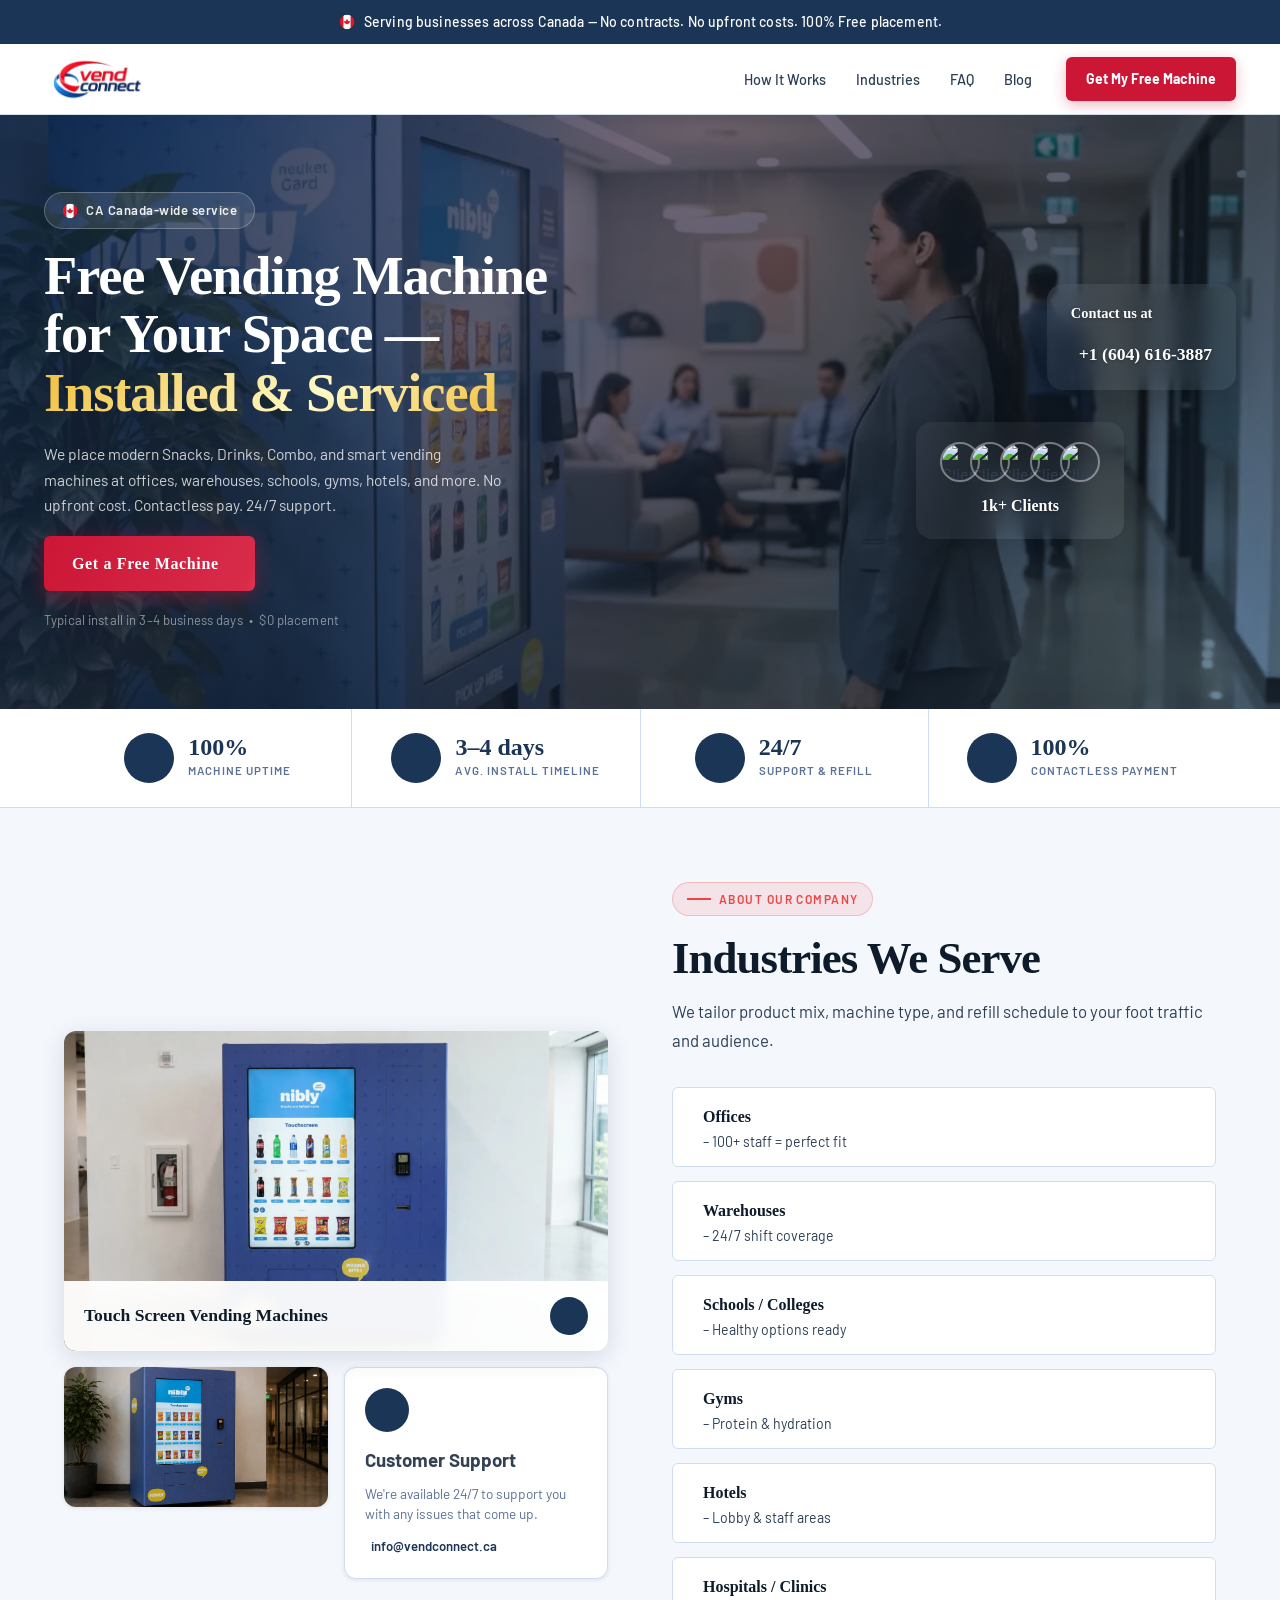
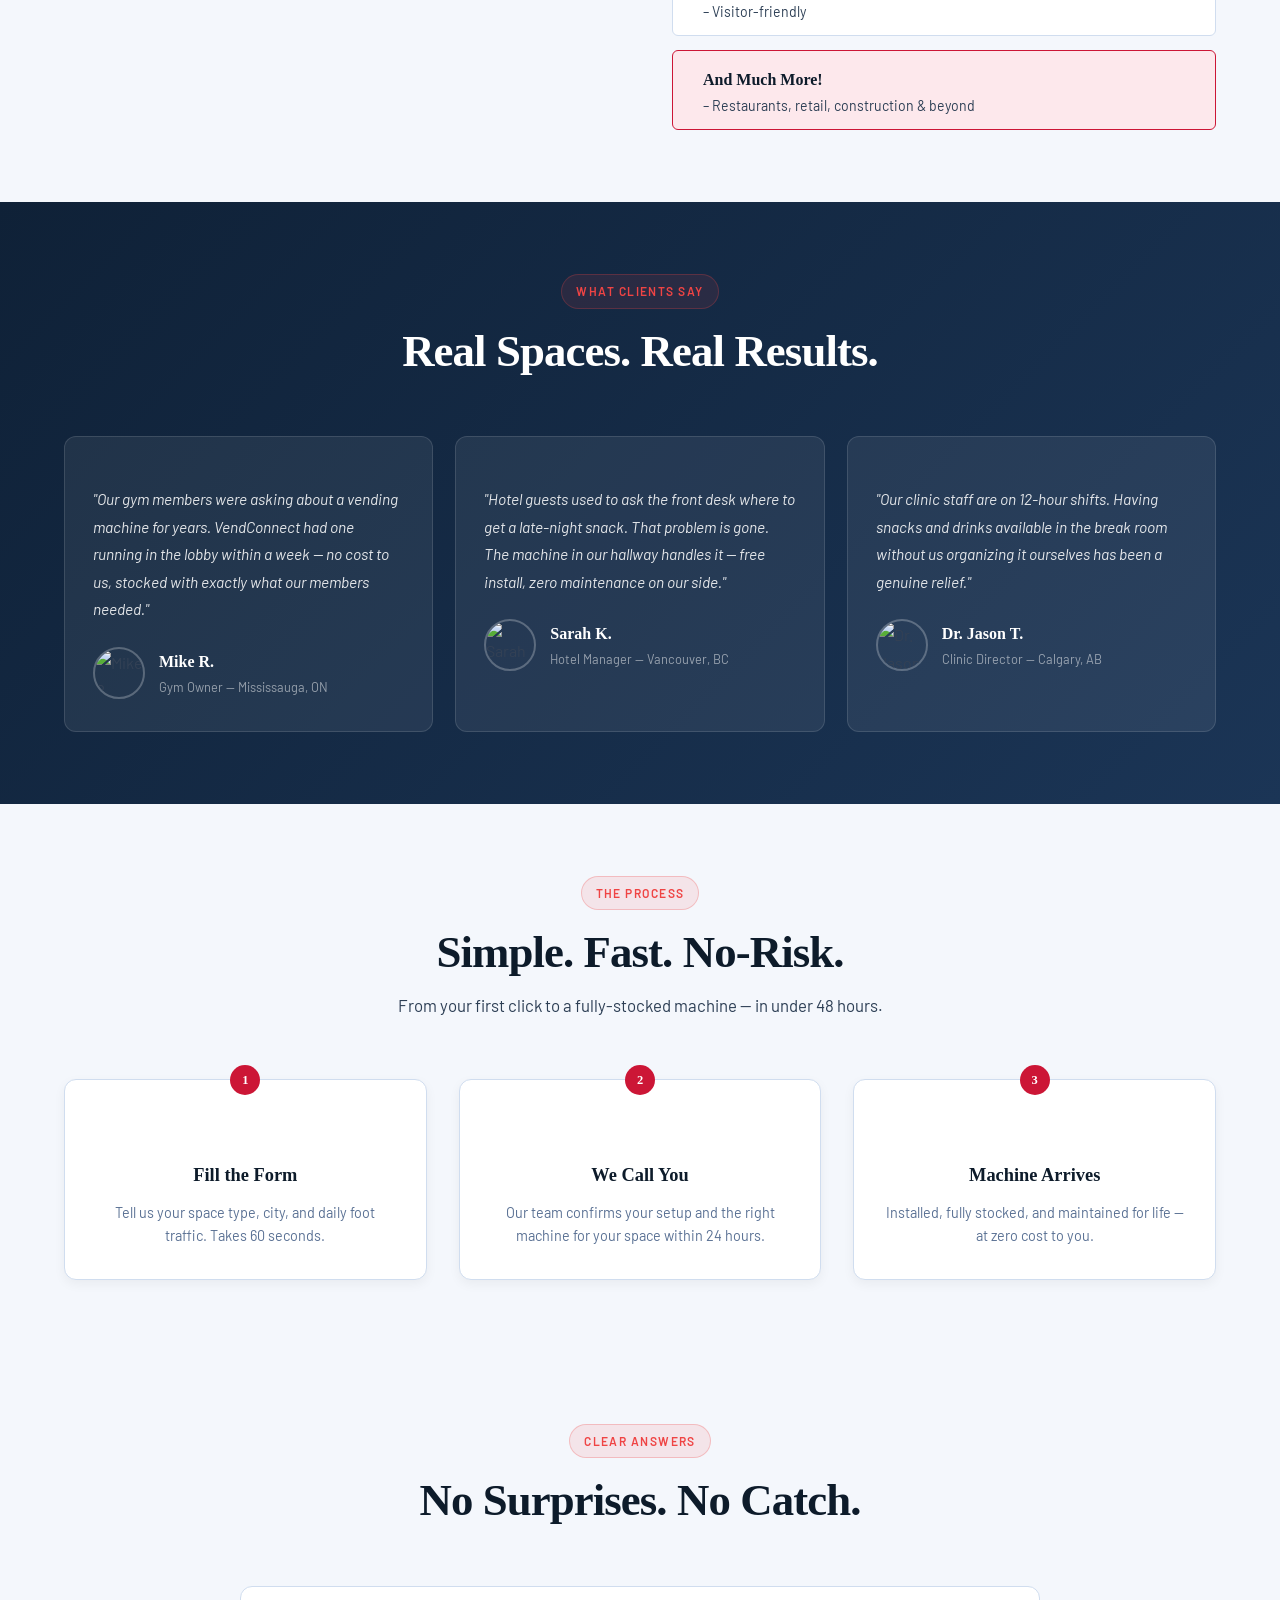
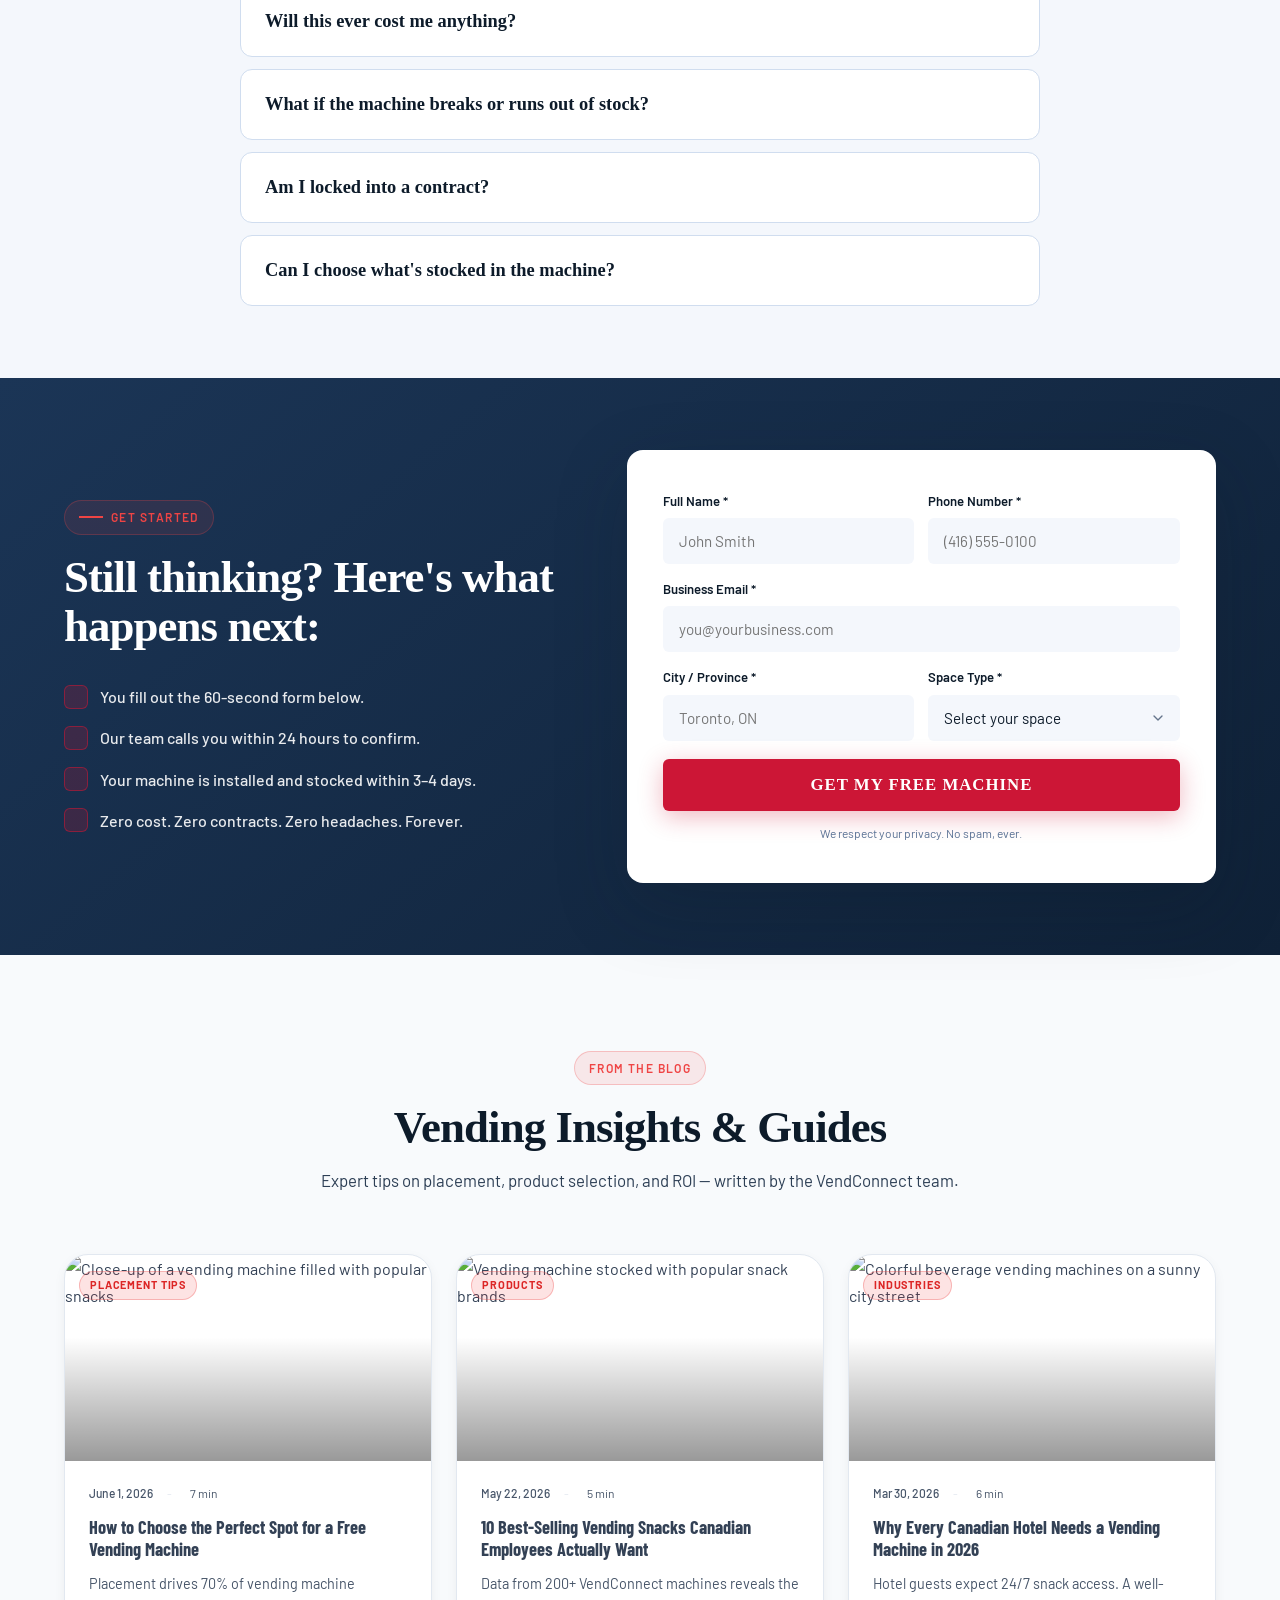
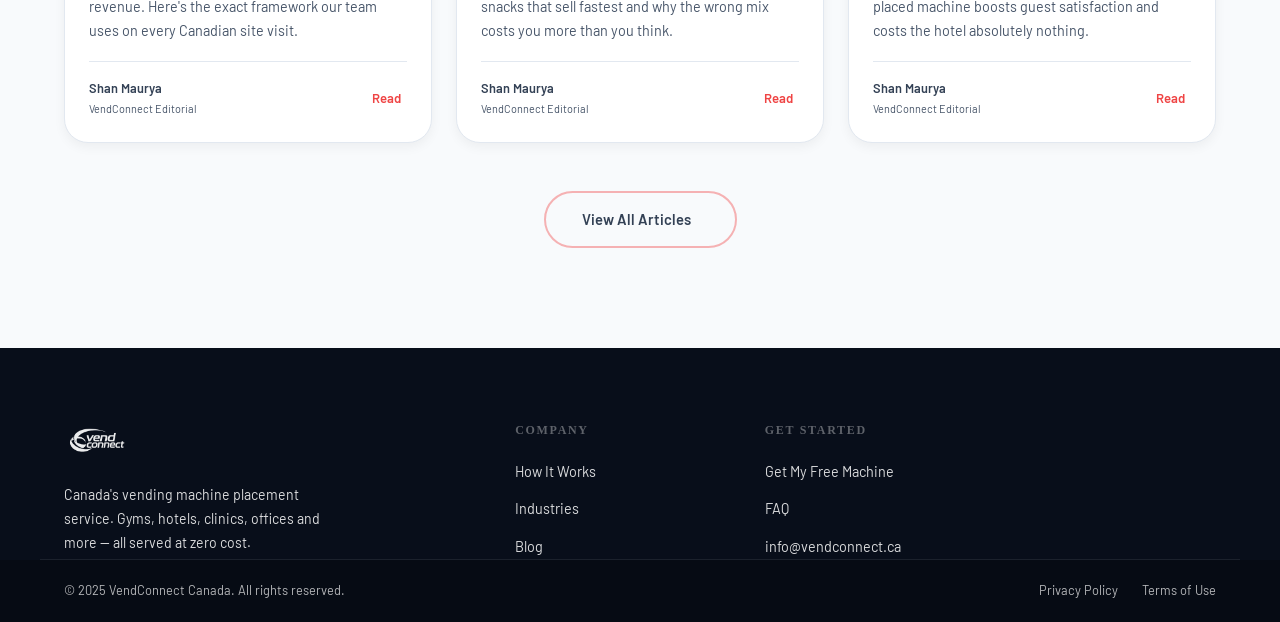
==== commit 7351a704: "new articles" ====
--- a/index.html
+++ b/index.html
@@ -1,30 +1,38 @@
 <!DOCTYPE html>
 <html lang="en">
+
 <head>
   <meta charset="UTF-8">
   <meta name="viewport" content="width=device-width, initial-scale=1.0">
   <title>VendConnect | Free Vending Machine — Gyms, Hotels, Offices & More Across Canada</title>
-  <meta name="description" content="VendConnect installs fully-stocked, modern vending machines in gyms, hotels, hospitals, offices and more across Canada — at zero cost to you. No contracts. No upfront fees.">
+  <meta name="description"
+    content="VendConnect installs fully-stocked, modern vending machines in gyms, hotels, hospitals, offices and more across Canada — at zero cost to you. No contracts. No upfront fees.">
   <link rel="canonical" href="https://vendingconnect.ca/">
   <meta property="og:title" content="VendConnect | Free Vending Machine — Installed, Stocked & Serviced">
-  <meta property="og:description" content="Gyms, hotels, clinics, offices — we install a free fully-stocked vending machine in your space. Zero cost. Zero contracts. 48-hour install.">
+  <meta property="og:description"
+    content="Gyms, hotels, clinics, offices — we install a free fully-stocked vending machine in your space. Zero cost. Zero contracts. 48-hour install.">
   <meta property="og:type" content="website">
   <meta property="og:url" content="https://vendingconnect.ca/">
 
   <link rel="preconnect" href="https://fonts.googleapis.com">
   <link rel="preconnect" href="https://fonts.gstatic.com" crossorigin>
-  <link href="https://fonts.googleapis.com/css2?family=Barlow+Condensed:wght@400;600;700;800&family=Barlow:wght@300;400;500;600&display=swap" rel="stylesheet">
+  <link
+    href="https://fonts.googleapis.com/css2?family=Barlow+Condensed:wght@400;600;700;800&family=Barlow:wght@300;400;500;600&display=swap"
+    rel="stylesheet">
   <script src="https://unpkg.com/@phosphor-icons/web@2.1.1"></script>
   <link rel="preload" href="https://cdn.jsdelivr.net/npm/hls.js@latest" as="script">
   <link rel="stylesheet" href="style.css">
+  <link rel="stylesheet" href="blog.css">
 </head>
+
 <body>
 
   <!-- ===== ANNOUNCEMENT BAR ===== -->
   <div class="announcement-bar" id="announcement-bar">
-    <img src="canada_logo.webp" alt="Canada" class="canada-badge-icon" width="36" height="18">
+    <img src="assets/canada_logo.webp" alt="Canada" class="canada-badge-icon" width="36" height="18">
     <span>Serving businesses across Canada — No contracts. No upfront costs. 100% Free placement.</span>
-    <button class="ann-close" onclick="document.getElementById('announcement-bar').style.display='none'" aria-label="Close announcement">
+    <button class="ann-close" onclick="document.getElementById('announcement-bar').style.display='none'"
+      aria-label="Close announcement">
       <i class="ph ph-x"></i>
     </button>
   </div>
@@ -33,14 +41,15 @@
   <header class="header" id="main-header">
     <div class="header-inner">
       <a href="#" class="logo" aria-label="VendConnect Home">
-        <img src="vendconnect_logo.webp" alt="VendConnect Logo" class="logo-img" loading="eager" width="106" height="64">
+        <img src="assets/vendconnect_logo.webp" alt="VendConnect Logo" class="logo-img" loading="eager" width="106"
+          height="64">
       </a>
       <nav class="main-nav" id="main-nav" aria-label="Main navigation">
         <ul class="nav-links">
           <li><a href="#how-it-works" class="nav-link">How It Works</a></li>
           <li><a href="#industries" class="nav-link">Industries</a></li>
-          <li><a href="#services" class="nav-link">Machines</a></li>
           <li><a href="#faq" class="nav-link">FAQ</a></li>
+          <li><a href="blog.html" class="nav-link">Blog</a></li>
         </ul>
       </nav>
       <div class="header-cta">
@@ -54,8 +63,8 @@
       <ul>
         <li><a href="#how-it-works" class="mobile-link">How It Works</a></li>
         <li><a href="#industries" class="mobile-link">Industries</a></li>
-        <li><a href="#services" class="mobile-link">Machines</a></li>
         <li><a href="#faq" class="mobile-link">FAQ</a></li>
+        <li><a href="blog.html" class="mobile-link">Blog</a></li>
         <li><a href="#contact" class="mobile-link mobile-cta">Get My Free Machine</a></li>
       </ul>
     </div>
@@ -66,7 +75,8 @@
     <!-- ===== HERO ===== -->
     <section class="hero" id="hero" aria-label="Hero section">
       <div class="hero-bg">
-        <video id="hero-vid" class="hero-img" autoplay muted playsinline preload="auto" poster="Hero_vending_image.webp" fetchpriority="high"></video>
+        <video id="hero-vid" class="hero-img" autoplay muted playsinline preload="auto"
+          poster="assets/Hero_vending_image.webp" fetchpriority="high"></video>
         <div class="hero-overlay"></div>
       </div>
 
@@ -74,11 +84,13 @@
         <!-- LEFT COLUMN -->
         <div class="hero-left">
           <div class="hero-badge">
-            <img src="canada_logo.webp" alt="Canada" class="canada-badge-icon" width="36" height="18">
+            <img src="assets/canada_logo.webp" alt="Canada" class="canada-badge-icon" width="36" height="18">
             CA Canada-wide service
           </div>
-          <h1 class="hero-title">Free Vending Machine<br>for Your Space —<br><span class="hero-title-accent">Installed &amp; Serviced</span></h1>
-          <p class="hero-subtitle">We place modern Snacks, Drinks, Combo, and smart vending machines at offices, warehouses, schools, gyms, hotels, and more. No upfront cost. Contactless pay. 24/7 support.</p>
+          <h1 class="hero-title">Free Vending Machine<br>for Your Space —<br><span class="hero-title-accent">Installed
+              &amp; Serviced</span></h1>
+          <p class="hero-subtitle">We place modern Snacks, Drinks, Combo, and smart vending machines at offices,
+            warehouses, schools, gyms, hotels, and more. No upfront cost. Contactless pay. 24/7 support.</p>
           <a href="#contact" class="btn btn-hero-primary" id="hero-cta-primary">
             Get a Free Machine <i class="ph ph-arrow-right"></i>
           </a>
@@ -89,18 +101,27 @@
         <div class="hero-right">
           <div class="hero-float-card hero-float-top">
             <p class="hero-float-label">Contact us at</p>
-          <a href="tel:+16046163887" class="hero-float-phone">
+            <a href="tel:+16046163887" class="hero-float-phone">
               <i class="ph-fill ph-phone"></i>
               +1 (604) 616-3887
             </a>
           </div>
           <div class="hero-float-card hero-float-bottom">
             <div class="hero-avatars">
-              <img src="https://images.pexels.com/photos/26820703/pexels-photo-26820703.jpeg?auto=compress&cs=tinysrgb&w=80" alt="Client" class="hero-avatar">
-              <img src="https://images.pexels.com/photos/27086922/pexels-photo-27086922.jpeg?auto=compress&cs=tinysrgb&w=80" alt="Client" class="hero-avatar">
-              <img src="https://images.pexels.com/photos/37159572/pexels-photo-37159572.jpeg?auto=compress&cs=tinysrgb&w=80" alt="Client" class="hero-avatar">
-              <img src="https://images.pexels.com/photos/774909/pexels-photo-774909.jpeg?auto=compress&cs=tinysrgb&w=80" alt="Client" class="hero-avatar">
-              <img src="https://images.pexels.com/photos/1222271/pexels-photo-1222271.jpeg?auto=compress&cs=tinysrgb&w=80" alt="Client" class="hero-avatar">
+              <img
+                src="https://images.pexels.com/photos/26820703/pexels-photo-26820703.jpeg?auto=compress&cs=tinysrgb&w=80"
+                alt="Client" class="hero-avatar">
+              <img
+                src="https://images.pexels.com/photos/27086922/pexels-photo-27086922.jpeg?auto=compress&cs=tinysrgb&w=80"
+                alt="Client" class="hero-avatar">
+              <img
+                src="https://images.pexels.com/photos/37159572/pexels-photo-37159572.jpeg?auto=compress&cs=tinysrgb&w=80"
+                alt="Client" class="hero-avatar">
+              <img src="https://images.pexels.com/photos/774909/pexels-photo-774909.jpeg?auto=compress&cs=tinysrgb&w=80"
+                alt="Client" class="hero-avatar">
+              <img
+                src="https://images.pexels.com/photos/1222271/pexels-photo-1222271.jpeg?auto=compress&cs=tinysrgb&w=80"
+                alt="Client" class="hero-avatar">
             </div>
             <p class="hero-float-clients">1k+ Clients</p>
           </div>
@@ -152,15 +173,17 @@
         <!-- LEFT: visual column -->
         <div class="industries-visual-col">
           <div class="ind-main-img-card">
-            <img src="stylish_machine.webp" alt="Stylish Modern Vending Machines" class="ind-main-img" loading="lazy">
+            <img src="assets/stylish_machine.webp" alt="Stylish Modern Vending Machines" class="ind-main-img"
+              loading="lazy">
             <div class="ind-img-label">
-              <span>Stylish &amp; Quality Machines</span>
+              <span>Touch Screen Vending Machines</span>
               <a href="#contact" class="ind-img-arrow" aria-label="Get started"><i class="ph ph-arrow-up-right"></i></a>
             </div>
           </div>
           <div class="ind-bottom-row">
             <div class="ind-thumb-card">
-              <img src="drinks_vendconnect.webp" alt="Drinks Vending Machine" class="ind-thumb-img" loading="lazy">
+              <img src="assets/drinks_vendconnect.webp" alt="Drinks Vending Machine" class="ind-thumb-img"
+                loading="lazy">
             </div>
             <div class="ind-support-card">
               <div class="ind-support-icon"><i class="ph-fill ph-headset"></i></div>
@@ -177,7 +200,8 @@
         <div class="industries-content-col">
           <div class="section-eyebrow">About Our Company</div>
           <h2 class="section-title">Industries We Serve</h2>
-          <p class="section-body">We tailor product mix, machine type, and refill schedule to your foot traffic and audience.</p>
+          <p class="section-body">We tailor product mix, machine type, and refill schedule to your foot traffic and
+            audience.</p>
 
           <ul class="industry-list">
             <li class="industry-item">
@@ -234,44 +258,58 @@
       </div>
     </section>
 
-    <!-- ===== MACHINES — RIGHT MACHINE FOR YOUR SPACE ===== -->
-    <section class="services-section" id="services" aria-label="Our machines">
+
+    <!-- ===== TESTIMONIALS ===== -->
+    <section class="testimonials-section" id="testimonials" aria-label="Client testimonials">
       <div class="container">
         <div class="section-header">
-          <div class="section-eyebrow">Machines</div>
-          <h2 class="section-title">The Right Machine for Your Space</h2>
-          <p class="section-subtitle">We match the machine type to your audience — no one-size-fits-all.</p>
-        </div>
-        
-        <div class="machine-cards-grid">
-          <!-- Drinks -->
-          <div class="machine-card">
-            <div class="machine-img-container">
-              <img src="drinks_vendconnect.webp" alt="Drinks Vending Machine" class="machine-img" loading="lazy">
-            </div>
-            <div class="machine-content">
-              <h3>Drinks Vending Machine</h3>
-              <p>Cold water, energy drinks, and juices — ideal for gyms, hotels, and high-traffic lobbies.</p>
-            </div>
-          </div>
-          <!-- Snacks -->
-          <div class="machine-card">
-            <div class="machine-img-container">
-              <img src="snacks_only.webp" alt="Snacks Vending Machine" class="machine-img" loading="lazy">
-            </div>
-            <div class="machine-content">
-              <h3>Snacks Vending Machine</h3>
-              <p>Chips, protein bars, and healthy options — perfect for break rooms, hospitals, and schools.</p>
-            </div>
-          </div>
-          <!-- Combo -->
-          <div class="machine-card">
-            <div class="machine-img-container">
-              <img src="drinks_beverages.webp" alt="Combo Vending Machine" class="machine-img" loading="lazy">
-            </div>
-            <div class="machine-content">
-              <h3>Combo Vending Machine</h3>
-              <p>Snacks and drinks in one footprint — the most popular choice for offices and warehouses.</p>
+          <div class="section-eyebrow section-eyebrow--light">What Clients Say</div>
+          <h2 class="section-title section-title--light">Real Spaces. Real Results.</h2>
+        </div>
+        <div class="testimonials-grid">
+          <div class="testimonial-card">
+            <div class="testi-stars">
+              <i class="ph-fill ph-star testi-star-icon"></i><i class="ph-fill ph-star testi-star-icon"></i>
+              <i class="ph-fill ph-star testi-star-icon"></i><i class="ph-fill ph-star testi-star-icon"></i>
+              <i class="ph-fill ph-star testi-star-icon"></i>
+            </div>
+            <blockquote>"Our gym members were asking about a vending machine for years. VendConnect had one running in
+              the lobby within a week — no cost to us, stocked with exactly what our members needed."</blockquote>
+            <div class="testi-author">
+              <img
+                src="https://images.pexels.com/photos/26820703/pexels-photo-26820703.jpeg?auto=compress&cs=tinysrgb&h=200&w=200"
+                alt="Mike R." class="testi-photo" loading="lazy">
+              <div><strong>Mike R.</strong><span>Gym Owner — Mississauga, ON</span></div>
+            </div>
+          </div>
+          <div class="testimonial-card">
+            <div class="testi-stars">
+              <i class="ph-fill ph-star testi-star-icon"></i><i class="ph-fill ph-star testi-star-icon"></i>
+              <i class="ph-fill ph-star testi-star-icon"></i><i class="ph-fill ph-star testi-star-icon"></i>
+              <i class="ph-fill ph-star testi-star-icon"></i>
+            </div>
+            <blockquote>"Hotel guests used to ask the front desk where to get a late-night snack. That problem is gone.
+              The machine in our hallway handles it — free install, zero maintenance on our side."</blockquote>
+            <div class="testi-author">
+              <img
+                src="https://images.pexels.com/photos/27086922/pexels-photo-27086922.jpeg?auto=compress&cs=tinysrgb&h=200&w=200"
+                alt="Sarah K." class="testi-photo" loading="lazy">
+              <div><strong>Sarah K.</strong><span>Hotel Manager — Vancouver, BC</span></div>
+            </div>
+          </div>
+          <div class="testimonial-card">
+            <div class="testi-stars">
+              <i class="ph-fill ph-star testi-star-icon"></i><i class="ph-fill ph-star testi-star-icon"></i>
+              <i class="ph-fill ph-star testi-star-icon"></i><i class="ph-fill ph-star testi-star-icon"></i>
+              <i class="ph-fill ph-star testi-star-icon"></i>
+            </div>
+            <blockquote>"Our clinic staff are on 12-hour shifts. Having snacks and drinks available in the break room
+              without us organizing it ourselves has been a genuine relief."</blockquote>
+            <div class="testi-author">
+              <img
+                src="https://images.pexels.com/photos/37159572/pexels-photo-37159572.jpeg?auto=compress&cs=tinysrgb&h=200&w=200"
+                alt="Dr. Jason T." class="testi-photo" loading="lazy">
+              <div><strong>Dr. Jason T.</strong><span>Clinic Director — Calgary, AB</span></div>
             </div>
           </div>
         </div>
@@ -311,54 +349,6 @@
       </div>
     </section>
 
-    <!-- ===== TESTIMONIALS ===== -->
-    <section class="testimonials-section" id="testimonials" aria-label="Client testimonials">
-      <div class="container">
-        <div class="section-header">
-          <div class="section-eyebrow section-eyebrow--light">What Clients Say</div>
-          <h2 class="section-title section-title--light">Real Spaces. Real Results.</h2>
-        </div>
-        <div class="testimonials-grid">
-          <div class="testimonial-card">
-            <div class="testi-stars">
-              <i class="ph-fill ph-star testi-star-icon"></i><i class="ph-fill ph-star testi-star-icon"></i>
-              <i class="ph-fill ph-star testi-star-icon"></i><i class="ph-fill ph-star testi-star-icon"></i>
-              <i class="ph-fill ph-star testi-star-icon"></i>
-            </div>
-            <blockquote>"Our gym members were asking about a vending machine for years. VendConnect had one running in the lobby within a week — no cost to us, stocked with exactly what our members needed."</blockquote>
-            <div class="testi-author">
-              <img src="https://images.pexels.com/photos/26820703/pexels-photo-26820703.jpeg?auto=compress&cs=tinysrgb&h=200&w=200" alt="Mike R." class="testi-photo" loading="lazy">
-              <div><strong>Mike R.</strong><span>Gym Owner — Mississauga, ON</span></div>
-            </div>
-          </div>
-          <div class="testimonial-card">
-            <div class="testi-stars">
-              <i class="ph-fill ph-star testi-star-icon"></i><i class="ph-fill ph-star testi-star-icon"></i>
-              <i class="ph-fill ph-star testi-star-icon"></i><i class="ph-fill ph-star testi-star-icon"></i>
-              <i class="ph-fill ph-star testi-star-icon"></i>
-            </div>
-            <blockquote>"Hotel guests used to ask the front desk where to get a late-night snack. That problem is gone. The machine in our hallway handles it — free install, zero maintenance on our side."</blockquote>
-            <div class="testi-author">
-              <img src="https://images.pexels.com/photos/27086922/pexels-photo-27086922.jpeg?auto=compress&cs=tinysrgb&h=200&w=200" alt="Sarah K." class="testi-photo" loading="lazy">
-              <div><strong>Sarah K.</strong><span>Hotel Manager — Vancouver, BC</span></div>
-            </div>
-          </div>
-          <div class="testimonial-card">
-            <div class="testi-stars">
-              <i class="ph-fill ph-star testi-star-icon"></i><i class="ph-fill ph-star testi-star-icon"></i>
-              <i class="ph-fill ph-star testi-star-icon"></i><i class="ph-fill ph-star testi-star-icon"></i>
-              <i class="ph-fill ph-star testi-star-icon"></i>
-            </div>
-            <blockquote>"Our clinic staff are on 12-hour shifts. Having snacks and drinks available in the break room without us organizing it ourselves has been a genuine relief."</blockquote>
-            <div class="testi-author">
-              <img src="https://images.pexels.com/photos/37159572/pexels-photo-37159572.jpeg?auto=compress&cs=tinysrgb&h=200&w=200" alt="Dr. Jason T." class="testi-photo" loading="lazy">
-              <div><strong>Dr. Jason T.</strong><span>Clinic Director — Calgary, AB</span></div>
-            </div>
-          </div>
-        </div>
-      </div>
-    </section>
-
     <!-- ===== FAQ ===== -->
     <section class="faq-section" id="faq" aria-label="Frequently Asked Questions">
       <div class="container">
@@ -369,19 +359,33 @@
         <div class="faq-accordion">
           <div class="faq-item">
             <button class="faq-question">Will this ever cost me anything? <i class="ph ph-caret-down"></i></button>
-            <div class="faq-answer"><p>No. The machine, installation, restocking, and maintenance are all completely free to your business. $0 setup. $0 ongoing. The service earns through product sales — none of that cost touches you.</p></div>
+            <div class="faq-answer">
+              <p>No. The machine, installation, restocking, and maintenance are all completely free to your business. $0
+                setup. $0 ongoing. The service earns through product sales — none of that cost touches you.</p>
+            </div>
           </div>
           <div class="faq-item">
-            <button class="faq-question">What if the machine breaks or runs out of stock? <i class="ph ph-caret-down"></i></button>
-            <div class="faq-answer"><p>A 24-hour service response is mandated. Inventory is monitored remotely and restocked proactively — so machines rarely run empty, and issues are fixed before you even notice them.</p></div>
+            <button class="faq-question">What if the machine breaks or runs out of stock? <i
+                class="ph ph-caret-down"></i></button>
+            <div class="faq-answer">
+              <p>A 24-hour service response is mandated. Inventory is monitored remotely and restocked proactively — so
+                machines rarely run empty, and issues are fixed before you even notice them.</p>
+            </div>
           </div>
           <div class="faq-item">
             <button class="faq-question">Am I locked into a contract? <i class="ph ph-caret-down"></i></button>
-            <div class="faq-answer"><p>No long-term lock-ins. If you are ever unhappy with the service, the machine is removed with no penalties and no paperwork hassle.</p></div>
+            <div class="faq-answer">
+              <p>No long-term lock-ins. If you are ever unhappy with the service, the machine is removed with no
+                penalties and no paperwork hassle.</p>
+            </div>
           </div>
           <div class="faq-item">
-            <button class="faq-question">Can I choose what's stocked in the machine? <i class="ph ph-caret-down"></i></button>
-            <div class="faq-answer"><p>Yes. You can request specific products — protein bars for a gym, visitor-friendly snacks for a clinic, or local favorites for a hotel. The product mix is tailored to your audience.</p></div>
+            <button class="faq-question">Can I choose what's stocked in the machine? <i
+                class="ph ph-caret-down"></i></button>
+            <div class="faq-answer">
+              <p>Yes. You can request specific products — protein bars for a gym, visitor-friendly snacks for a clinic,
+                or local favorites for a hotel. The product mix is tailored to your audience.</p>
+            </div>
           </div>
         </div>
       </div>
@@ -395,10 +399,17 @@
             <div class="section-eyebrow section-eyebrow--light">Get Started</div>
             <h2 class="section-title section-title--light">Still thinking? Here's what happens next:</h2>
             <div class="contact-promises">
-              <div class="promise"><span class="promise-check"><i class="ph-fill ph-check promise-check-icon"></i></span>You fill out the 60-second form below.</div>
-              <div class="promise"><span class="promise-check"><i class="ph-fill ph-check promise-check-icon"></i></span>Our team calls you within 24 hours to confirm.</div>
-              <div class="promise"><span class="promise-check"><i class="ph-fill ph-check promise-check-icon"></i></span>Your machine is installed and stocked within 3–4 days.</div>
-              <div class="promise"><span class="promise-check"><i class="ph-fill ph-check promise-check-icon"></i></span>Zero cost. Zero contracts. Zero headaches. Forever.</div>
+              <div class="promise"><span class="promise-check"><i
+                    class="ph-fill ph-check promise-check-icon"></i></span>You fill out the 60-second form below.</div>
+              <div class="promise"><span class="promise-check"><i
+                    class="ph-fill ph-check promise-check-icon"></i></span>Our team calls you within 24 hours to
+                confirm.</div>
+              <div class="promise"><span class="promise-check"><i
+                    class="ph-fill ph-check promise-check-icon"></i></span>Your machine is installed and stocked within
+                3–4 days.</div>
+              <div class="promise"><span class="promise-check"><i
+                    class="ph-fill ph-check promise-check-icon"></i></span>Zero cost. Zero contracts. Zero headaches.
+                Forever.</div>
             </div>
           </div>
           <div class="contact-form-wrap">
@@ -406,16 +417,19 @@
               <div class="form-row">
                 <div class="form-group">
                   <label for="contact-name">Full Name *</label>
-                  <input type="text" id="contact-name" name="name" placeholder="John Smith" required autocomplete="name">
+                  <input type="text" id="contact-name" name="name" placeholder="John Smith" required
+                    autocomplete="name">
                 </div>
                 <div class="form-group">
                   <label for="contact-phone">Phone Number *</label>
-                  <input type="tel" id="contact-phone" name="phone" placeholder="(416) 555-0100" required autocomplete="tel">
+                  <input type="tel" id="contact-phone" name="phone" placeholder="(416) 555-0100" required
+                    autocomplete="tel">
                 </div>
               </div>
               <div class="form-group">
                 <label for="contact-email">Business Email *</label>
-                <input type="email" id="contact-email" name="email" placeholder="you@yourbusiness.com" required autocomplete="email">
+                <input type="email" id="contact-email" name="email" placeholder="you@yourbusiness.com" required
+                  autocomplete="email">
               </div>
               <div class="form-row">
                 <div class="form-group">
@@ -450,6 +464,128 @@
       </div>
     </section>
 
+    <!-- ===== HOMEPAGE BLOG TEASER ===== -->
+    <section class="hp-blog-section" id="blog" aria-label="Latest blog posts">
+      <div class="container">
+        <div class="section-header">
+          <div class="section-eyebrow">From the Blog</div>
+          <h2 class="section-title">Vending Insights &amp; Guides</h2>
+          <p class="section-subtitle">Expert tips on placement, product selection, and ROI — written by the VendConnect
+            team.</p>
+        </div>
+
+        <div class="hp-blog-grid">
+
+          <!-- Blog card 1 -->
+          <article class="blog-card" style="margin-top:0;">
+            <a href="blog-post.html" class="blog-card-img-wrap"
+              aria-label="How to Choose the Perfect Vending Machine Spot">
+              <img class="blog-card-img"
+                src="https://images.pexels.com/photos/11822977/pexels-photo-11822977.jpeg?auto=compress&amp;cs=tinysrgb&amp;fit=crop&amp;h=350&amp;w=600"
+                alt="Close-up of a vending machine filled with popular snacks" loading="lazy">
+              <div class="blog-card-overlay"></div>
+              <div class="blog-card-category"><span class="tag-pill">Placement Tips</span></div>
+            </a>
+            <div class="blog-card-body">
+              <div class="blog-card-meta">
+                <time datetime="2026-06-01">June 1, 2026</time>
+                <span class="blog-card-meta-sep">-</span>
+                <span class="read-time"><i class="ph ph-clock"></i> 7 min</span>
+              </div>
+              <h3 class="blog-card-title">
+                <a href="blog-post.html">How to Choose the Perfect Spot for a Free Vending Machine</a>
+              </h3>
+              <p class="blog-card-excerpt">Placement drives 70% of vending machine revenue. Here's the exact framework
+                our team uses on every Canadian site visit.</p>
+              <div class="blog-card-footer">
+                <div class="blog-card-author">
+                  
+                  <div>
+                    <div class="author-name">Shan Maurya</div>
+                    <div class="author-role">VendConnect Editorial</div>
+                  </div>
+                </div>
+                <a href="blog-post.html" class="blog-card-read-link">Read <i class="ph ph-arrow-right"></i></a>
+              </div>
+            </div>
+          </article>
+
+          <!-- Blog card 2 -->
+          <article class="blog-card" style="margin-top:0;">
+            <a href="blog.html" class="blog-card-img-wrap" aria-label="Best-Selling Vending Snacks">
+              <img class="blog-card-img"
+                src="https://images.pexels.com/photos/5495383/pexels-photo-5495383.jpeg?auto=compress&amp;cs=tinysrgb&amp;fit=crop&amp;h=350&amp;w=600"
+                alt="Vending machine stocked with popular snack brands" loading="lazy">
+              <div class="blog-card-overlay"></div>
+              <div class="blog-card-category"><span class="tag-pill">Products</span></div>
+            </a>
+            <div class="blog-card-body">
+              <div class="blog-card-meta">
+                <time datetime="2026-05-22">May 22, 2026</time>
+                <span class="blog-card-meta-sep">-</span>
+                <span class="read-time"><i class="ph ph-clock"></i> 5 min</span>
+              </div>
+              <h3 class="blog-card-title">
+                <a href="blog.html">10 Best-Selling Vending Snacks Canadian Employees Actually Want</a>
+              </h3>
+              <p class="blog-card-excerpt">Data from 200+ VendConnect machines reveals the snacks that sell fastest and
+                why the wrong mix costs you more than you think.</p>
+              <div class="blog-card-footer">
+                <div class="blog-card-author">
+                  
+                  <div>
+                    <div class="author-name">Shan Maurya</div>
+                    <div class="author-role">VendConnect Editorial</div>
+                  </div>
+                </div>
+                <a href="blog.html" class="blog-card-read-link">Read <i class="ph ph-arrow-right"></i></a>
+              </div>
+            </div>
+          </article>
+
+          <!-- Blog card 3 -->
+          <article class="blog-card" style="margin-top:0;">
+            <a href="blog.html" class="blog-card-img-wrap" aria-label="Vending Machines for Hotels">
+              <img class="blog-card-img"
+                src="https://images.pexels.com/photos/16029615/pexels-photo-16029615.jpeg?auto=compress&amp;cs=tinysrgb&amp;fit=crop&amp;h=350&amp;w=600"
+                alt="Colorful beverage vending machines on a sunny city street" loading="lazy">
+              <div class="blog-card-overlay"></div>
+              <div class="blog-card-category"><span class="tag-pill">Industries</span></div>
+            </a>
+            <div class="blog-card-body">
+              <div class="blog-card-meta">
+                <time datetime="2026-03-30">Mar 30, 2026</time>
+                <span class="blog-card-meta-sep">-</span>
+                <span class="read-time"><i class="ph ph-clock"></i> 6 min</span>
+              </div>
+              <h3 class="blog-card-title">
+                <a href="blog.html">Why Every Canadian Hotel Needs a Vending Machine in 2026</a>
+              </h3>
+              <p class="blog-card-excerpt">Hotel guests expect 24/7 snack access. A well-placed machine boosts guest
+                satisfaction and costs the hotel absolutely nothing.</p>
+              <div class="blog-card-footer">
+                <div class="blog-card-author">
+                  
+                  <div>
+                    <div class="author-name">Shan Maurya</div>
+                    <div class="author-role">VendConnect Editorial</div>
+                  </div>
+                </div>
+                <a href="blog.html" class="blog-card-read-link">Read <i class="ph ph-arrow-right"></i></a>
+              </div>
+            </div>
+          </article>
+
+        </div><!-- /hp-blog-grid -->
+
+        <div class="hp-blog-cta-row">
+          <a href="blog.html" class="hp-blog-btn" id="view-all-blogs-btn">
+            View All Articles <i class="ph ph-arrow-right"></i>
+          </a>
+        </div>
+      </div>
+    </section>
+
   </main>
 
   <!-- ===== FOOTER ===== -->
@@ -457,16 +593,18 @@
     <div class="container footer-grid">
       <div class="footer-brand">
         <a href="#" class="footer-logo-link" aria-label="VendConnect Home">
-          <img src="vendconnect_logo.webp" alt="VendConnect" class="footer-logo-img" loading="lazy" width="106" height="64">
+          <img src="assets/vendconnect_logo.webp" alt="VendConnect" class="footer-logo-img" loading="lazy" width="106"
+            height="64">
         </a>
-        <p>Canada's vending machine placement service. Gyms, hotels, clinics, offices and more — all served at zero cost.</p>
+        <p>Canada's vending machine placement service. Gyms, hotels, clinics, offices and more — all served at zero
+          cost.</p>
       </div>
       <div class="footer-col">
         <h3>Company</h3>
         <ul>
           <li><a href="#how-it-works">How It Works</a></li>
           <li><a href="#industries">Industries</a></li>
-          <li><a href="#services">Machines</a></li>
+          <li><a href="blog.html">Blog</a></li>
         </ul>
       </div>
       <div class="footer-col">
@@ -489,41 +627,72 @@
     </div>
   </footer>
 
-  <script src="https://cdn.jsdelivr.net/npm/hls.js@latest" async onload="initVideo()"></script>
+  <!-- HLS streaming removed. Loading the whole video directly -->
   <script>
-    function initVideo() {
+    async function initVideo() {
       var video = document.getElementById('hero-vid');
       if (!video) {
         document.addEventListener('DOMContentLoaded', initVideo);
         return;
       }
-      if (video.dataset.hlsInitialized) return;
-      video.dataset.hlsInitialized = 'true';
-      
-      var videoSrc = 'hls_video/index.m3u8';
-      if (typeof Hls !== 'undefined' && Hls.isSupported()) {
-        var hls = new Hls({ startPosition: -1 });
-        hls.loadSource(videoSrc);
-        hls.attachMedia(video);
-      } else if (video.canPlayType('application/vnd.apple.mpegurl')) {
-        video.src = videoSrc;
+      if (video.dataset.initialized) return;
+      video.dataset.initialized = 'true';
+
+      const possibleBases = [
+        'assets/',
+        './assets/',
+        'vendconenct/assets/',
+        '../assets/',
+        '/assets/'
+      ];
+
+      let workingBase = 'assets/'; // Default fallback
+
+      for (const base of possibleBases) {
+        try {
+          const testUrl = base + 'hero_video.mp4';
+          const response = await fetch(testUrl, { method: 'HEAD' });
+          if (response.ok) {
+            workingBase = base;
+            console.log('[VendConnect] Smart Path Resolver found working base:', workingBase);
+            break;
+          }
+        } catch (e) {
+          // Failures (e.g. CORS on file:// or 404) are ignored
+        }
       }
+
+      // Update poster path
+      video.poster = workingBase + 'Hero_vending_image.webp';
+
+      // Update page images if working base is non-default
+      if (workingBase !== 'assets/') {
+        const images = document.querySelectorAll('img[src^="assets/"]');
+        images.forEach(img => {
+          const relativeSrc = img.getAttribute('src').substring(7); // strip 'assets/'
+          img.src = workingBase + relativeSrc;
+        });
+      }
+
+      // Load the whole video directly
+      video.src = workingBase + 'hero_video.mp4';
     }
 
-    document.addEventListener("DOMContentLoaded", function() {
+    document.addEventListener("DOMContentLoaded", function () {
+      initVideo();
+
       var video = document.getElementById('hero-vid');
-      if (video && video.canPlayType('application/vnd.apple.mpegurl') && !video.dataset.hlsInitialized) {
-        initVideo();
+      if (video) {
+        video.addEventListener('ended', function () {
+          setTimeout(function () {
+            video.currentTime = 0;
+            video.play().catch(function (e) { console.log('Autoplay prevented', e); });
+          }, 800);
+        });
       }
-
-      video.addEventListener('ended', function() {
-        setTimeout(function() {
-          video.currentTime = 0;
-          video.play().catch(function(e) { console.log('Autoplay prevented', e); });
-        }, 800);
-      });
     });
   </script>
   <script src="script.js"></script>
 </body>
-</html>
+
+</html>
--- a/style.css
+++ b/style.css
@@ -1 +1 @@
-:root{--navy:#1B3556;--navy-mid:#224168;--navy-light:#2c5282;--red-brand:#CC1636;--red-hover:#a8122d;--red-light:#fde8ec;--blue-accent:#1E6DC0;--blue-light:#e8f0fa;--blue-xlight:#f4f7fc;--sky:#aac8f0;--white:#ffffff;--warm-off:#f8f9fc;--gold:#b8860b;--gold-light:#f0c040;--green:#1b6b3a;--green-light:#e6f4eb;--pain-red:#c0392b;--pain-red-lt:#fde8e6;--text-dark:#0d1b2a;--text-body:#2d3f55;--text-muted:#5a7194;--border:#d0ddef;--border-mid:#b0c8e8;--svc-blue:#1B3556;--svc-orange:#d97706;--svc-brown:#78350f;--svc-green:#15803d;--svc-red:#CC1636;--svc-purple:#6d28d9;--font-heading:'Georgia','Times New Roman',serif;--font-body:'Georgia','Times New Roman',serif;--max-width:1240px;--header-h:70px;--radius-sm:6px;--radius-md:12px;--radius-lg:20px;--shadow-sm:0 1px 4px rgba(27,53,86,0.10);--shadow-md:0 6px 24px rgba(27,53,86,0.14);--shadow-lg:0 20px 56px rgba(13,27,42,0.16);--shadow-card:0 2px 16px rgba(27,53,86,0.10);--transition:0.22s cubic-bezier(0.4,0,0.2,1);}*,*::before,*::after{box-sizing:border-box;margin:0;padding:0;}html{scroll-behavior:smooth;font-size:16px;}body{font-family:var(--font-body);background:var(--white);color:var(--text-dark);line-height:1.65;-webkit-font-smoothing:antialiased;overflow-x:hidden;}img{max-width:100%;height:auto;display:block;}a{color:inherit;text-decoration:none;}ul{list-style:none;}button{cursor:pointer;border:none;background:none;font-family:inherit;}.container{width:100%;max-width:var(--max-width);margin:0 auto;padding:0 24px;}.hidden{display:none !important;}.gradient-text{background:linear-gradient(130deg,var(--gold-light) 0%,#fff9c4 50%,var(--gold-light) 100%);-webkit-background-clip:text;-webkit-text-fill-color:transparent;background-clip:text;}i[class*="ph-"]{line-height:1;display:inline-block;}.announcement-bar{background:var(--navy);color:white;font-family:var(--font-body);font-size:0.875rem;font-weight:500;text-align:center;padding:10px 48px;position:relative;display:flex;align-items:center;justify-content:center;gap:8px;letter-spacing:0.01em;}.ann-flag-icon{font-size:1rem;color:#f0c040;flex-shrink:0;}.ann-close{position:absolute;right:16px;top:50%;transform:translateY(-50%);color:rgba(255,255,255,0.6);font-size:1rem;line-height:1;transition:color var(--transition);display:flex;align-items:center;}.ann-close:hover{color:white;}.header{position:sticky;top:0;z-index:1000;background:var(--white);border-bottom:1px solid var(--border);transition:box-shadow var(--transition),background var(--transition);}.header.scrolled{box-shadow:0 4px 24px rgba(21,101,192,0.10);background:rgba(255,255,255,0.97);backdrop-filter:blur(12px);}.header-inner{max-width:var(--max-width);margin:0 auto;padding:0 24px;height:var(--header-h);display:flex;align-items:center;gap:20px;}.logo{display:flex;align-items:center;gap:10px;flex-shrink:0;}.logo-img{height:64px;width:auto;display:block;transition:opacity var(--transition);}.logo-img:hover{opacity:0.88;}.main-nav{margin-left:auto;}.nav-links{display:flex;align-items:center;gap:2px;}.nav-link{font-family:var(--font-body);font-size:0.9rem;font-weight:500;color:var(--text-body);padding:8px 14px;border-radius:var(--radius-sm);transition:color var(--transition),background var(--transition);white-space:nowrap;}.nav-link:hover{color:var(--navy);background:var(--blue-xlight);}.header-cta{display:flex;align-items:center;gap:10px;flex-shrink:0;}.btn-outline-header{font-family:var(--font-body);font-size:0.875rem;font-weight:600;padding:9px 18px;border:2px solid var(--navy);border-radius:var(--radius-sm);color:var(--navy);transition:all var(--transition);white-space:nowrap;}.btn-outline-header:hover{background:var(--navy);color:white;}.btn-primary-header{font-family:var(--font-body);font-size:0.875rem;font-weight:700;padding:10px 20px;background:var(--red-brand);color:white;border-radius:var(--radius-sm);transition:all var(--transition);white-space:nowrap;box-shadow:0 4px 14px rgba(204,22,54,0.30);}.btn-primary-header:hover{background:var(--red-hover);transform:translateY(-1px);box-shadow:0 6px 20px rgba(204,22,54,0.40);}.hamburger{display:none;flex-direction:column;gap:5px;margin-left:auto;padding:4px;}.hamburger span{display:block;width:24px;height:2px;background:var(--text-dark);border-radius:2px;transition:all var(--transition);}.hamburger.open span:nth-child(1){transform:rotate(45deg) translate(5px,5px);}.hamburger.open span:nth-child(2){opacity:0;}.hamburger.open span:nth-child(3){transform:rotate(-45deg) translate(5px,-5px);}.mobile-menu{display:none;background:white;border-top:1px solid var(--border);padding:12px 0 20px;}.mobile-menu.open{display:block;}.mobile-link{display:block;padding:12px 24px;font-size:1rem;font-weight:500;color:var(--text-body);transition:color var(--transition),background var(--transition);}.mobile-link:hover{color:var(--blue-strong);background:var(--blue-xlight);}.mobile-link:hover{color:var(--navy);background:var(--blue-xlight);}.mobile-cta{margin:8px 24px 0;background:var(--red-brand);color:white !important;border-radius:var(--radius-sm);text-align:center;font-weight:700;padding:14px 24px;}.hero{position:relative;min-height:66vh;display:flex;align-items:center;overflow:hidden;}.hero::before{content:'';position:absolute;inset:0;z-index:1;background:linear-gradient( 135deg,rgba(30,109,192,0.55) 0%,rgba(204,22,54,0.25) 35%,rgba(17,40,68,0.60) 70%,rgba(30,109,192,0.45) 100% );mix-blend-mode:multiply;}.hero-bg{position:absolute;inset:0;z-index:0;}.hero-img{width:100%;height:100%;object-fit:cover;object-position:center 40%;}.hero-overlay{position:absolute;inset:0;z-index:2;background:linear-gradient( 105deg,rgba(17,40,68,0.78) 0%,rgba(17,40,68,0.58) 45%,rgba(17,40,68,0.28) 100% );}.hero-content-wrap{position:relative;z-index:3;width:100%;max-width:var(--max-width);margin:0 auto;padding:52px 24px;display:grid;grid-template-columns:1fr auto;gap:40px;align-items:center;}.hero-left{display:flex;flex-direction:column;gap:18px;max-width:520px;}.hero-badge{display:inline-flex;align-items:center;gap:7px;background:rgba(255,255,255,0.10);border:1px solid rgba(255,255,255,0.25);color:rgba(255,255,255,0.90);border-radius:100px;padding:6px 16px;font-size:0.82rem;font-weight:600;letter-spacing:0.04em;width:fit-content;}.hero-badge i{font-size:0.9rem;color:var(--gold-light);}.canada-badge-icon{height:18px;width:auto;flex-shrink:0;}.hero-title{font-family:var(--font-heading);font-size:clamp(2.2rem,4.5vw,3.4rem);font-weight:800;line-height:1.08;color:white;letter-spacing:-0.02em;margin:0;}.hero-title-accent{background:linear-gradient(130deg,var(--gold-light) 0%,#fff9c4 60%,var(--gold-light) 100%);-webkit-background-clip:text;-webkit-text-fill-color:transparent;background-clip:text;}.hero-subtitle{font-size:0.97rem;font-weight:400;color:rgba(255,255,255,0.78);line-height:1.65;max-width:460px;margin:0;}.btn-hero-primary{display:inline-flex;align-items:center;gap:8px;font-family:var(--font-heading);font-size:1rem;font-weight:700;letter-spacing:0.04em;padding:14px 28px;background:linear-gradient(110deg,var(--red-brand) 0%,#d82b4a 40%,#ff4b68 50%,#d82b4a 60%,var(--red-brand) 100%);background-size:250% auto;color:white;border-radius:var(--radius-sm);box-shadow:0 5px 20px rgba(204,22,54,0.40);transition:all var(--transition);width:fit-content;}.btn-hero-primary:hover{transform:translateY(-2px);box-shadow:0 8px 28px rgba(204,22,54,0.52);filter:brightness(1.08);}.btn-hero-primary i{font-size:1.1rem;}.hero-micro{font-size:0.82rem;color:rgba(255,255,255,0.50);margin:0;letter-spacing:0.01em;}.hero-right{display:flex;flex-direction:column;gap:32px;min-width:320px;}.hero-float-card{background:rgba(255,255,255,0.05);border:none;border-radius:var(--radius-lg);padding:20px 24px;box-shadow:0 12px 40px rgba(0,0,0,0.25);backdrop-filter:blur(12px);-webkit-backdrop-filter:blur(12px);width:fit-content;}.hero-float-label{font-family:var(--font-heading);font-size:0.9rem;font-weight:700;color:white;margin:0 0 12px;line-height:1.3;text-shadow:0 1px 3px rgba(0,0,0,0.3);}.hero-float-phone{display:inline-flex;align-items:center;gap:8px;font-family:var(--font-heading);font-size:1.1rem;font-weight:700;color:white;text-decoration:none;transition:color var(--transition);text-shadow:0 1px 3px rgba(0,0,0,0.3);}.hero-float-phone i{font-size:1.2rem;color:var(--gold-light);text-shadow:none;}.hero-float-phone:hover{color:var(--gold-light);}.hero-float-top{align-self:flex-end;transform:rotate(2deg);transition:transform 0.4s cubic-bezier(0.34,1.56,0.64,1),box-shadow 0.4s ease,background 0.4s ease;}.hero-float-top:hover{transform:rotate(0) scale(1.05);background:rgba(255,255,255,0.12);box-shadow:0 16px 50px rgba(0,0,0,0.35);}.hero-float-bottom{align-self:flex-start;text-align:center;transform:rotate(-2deg);transition:transform 0.4s cubic-bezier(0.34,1.56,0.64,1),box-shadow 0.4s ease,background 0.4s ease;}.hero-float-bottom:hover{transform:rotate(0) scale(1.05);background:rgba(255,255,255,0.12);box-shadow:0 16px 50px rgba(0,0,0,0.35);}.hero-avatars{display:flex;justify-content:center;margin-bottom:10px;}.hero-avatar{width:40px;height:40px;border-radius:50%;object-fit:cover;border:2.5px solid rgba(255,255,255,0.40);margin-left:-10px;flex-shrink:0;}.hero-avatars .hero-avatar:first-child{margin-left:0;}.hero-float-clients{font-family:var(--font-heading);font-size:1rem;font-weight:700;color:white;margin:0;text-shadow:0 1px 3px rgba(0,0,0,0.3);}.trust-bar-section{background:white;border-bottom:1px solid var(--border);padding:0;}.trust-bar-row{display:flex;align-items:stretch;justify-content:center;}.trust-item{display:flex;align-items:center;gap:14px;padding:24px 32px;flex:1;justify-content:center;}.trust-icon-circle{width:50px;height:50px;border-radius:50%;background:var(--navy);display:flex;align-items:center;justify-content:center;flex-shrink:0;}.trust-icon-circle i{font-size:1.3rem;color:white;}.trust-text-wrap{display:flex;flex-direction:column;gap:2px;}.trust-num{font-family:var(--font-heading);font-size:1.5rem;font-weight:800;color:var(--navy);line-height:1;}.trust-label{font-size:0.72rem;font-weight:600;color:var(--text-muted);text-transform:uppercase;letter-spacing:0.09em;}.trust-divider-v{width:1px;background:var(--border);align-self:stretch;flex-shrink:0;}.scroll-down-cue{position:absolute;bottom:24px;left:50%;transform:translateX(-50%);color:rgba(255,255,255,0.40);font-size:1.4rem;animation:scrollBounce 2s ease-in-out infinite;z-index:1;display:flex;}@keyframes scrollBounce{0%,100%{transform:translateX(-50%) translateY(0);}50%{transform:translateX(-50%) translateY(8px);}}@media (max-width:860px){.hero-content-wrap{grid-template-columns:1fr;}.hero-right{display:none;}.hero{min-height:55vh;}}.logos-section{background:var(--blue-xlight);border-bottom:1px solid var(--border);padding:28px 0;}.logos-section .logos-eyebrow{color:var(--text-muted);}.logos-eyebrow{font-size:0.78rem;font-weight:700;text-transform:uppercase;letter-spacing:0.14em;color:var(--text-muted);text-align:center;margin-bottom:18px;}.logos-row{display:flex;flex-wrap:wrap;justify-content:center;gap:10px;}.logo-pill{display:flex;align-items:center;gap:8px;font-family:var(--font-body);font-size:0.875rem;font-weight:600;color:var(--navy);background:white;border:1.5px solid var(--border-mid);border-radius:100px;padding:8px 18px;transition:all var(--transition);}.logo-pill:hover{border-color:var(--red-brand);color:var(--red-brand);box-shadow:var(--shadow-sm);}.logo-pill-icon{font-size:1.1rem;color:var(--blue-accent);}.section-eyebrow{font-family:var(--font-heading);font-size:0.78rem;font-weight:700;letter-spacing:0.18em;text-transform:uppercase;color:var(--navy);margin-bottom:14px;display:flex;align-items:center;gap:10px;}.section-eyebrow::before{content:'';display:block;width:24px;height:2px;background:currentColor;}.section-eyebrow--red{color:var(--red-brand);}.section-eyebrow--green{color:var(--green);}.section-eyebrow--gold{color:var(--gold-light);}.section-eyebrow--light{color:var(--sky);}.section-header{text-align:center;max-width:700px;margin:0 auto 60px;}.section-header .section-eyebrow{justify-content:center;}.section-header .section-eyebrow::before{display:none;}.section-title{font-family:var(--font-heading);font-size:clamp(1.8rem,3.5vw,2.85rem);font-weight:800;line-height:1.10;color:var(--text-dark);letter-spacing:-0.02em;margin-bottom:14px;}.section-title--light{color:white;}.section-subtitle{font-size:1.05rem;color:var(--text-body);line-height:1.65;}.section-subtitle--light{color:rgba(255,255,255,0.75);}.section-body{font-size:1.05rem;color:var(--text-body);line-height:1.72;margin-bottom:32px;}.section-body--light{color:rgba(255,255,255,0.80);}.upgrade-section{padding:72px 0;background:var(--white);border-bottom:1px solid var(--border);}.upgrade-container{max-width:1140px;margin:0 auto;}.upgrade-header{text-align:center;margin-bottom:50px;}.upgrade-header .section-eyebrow{justify-content:center;color:var(--navy);}.upgrade-header .section-title{font-size:clamp(1.8rem,3vw,2.4rem);max-width:800px;margin:0 auto;}.upgrade-grid{display:grid;grid-template-columns:1fr 1fr;gap:40px;align-items:center;}.upgrade-images{display:flex;gap:20px;}.upgrade-img-col{flex:1;display:flex;flex-direction:column;align-items:center;gap:12px;}.upgrade-img{width:100%;aspect-ratio:3/4;object-fit:cover;border-radius:var(--radius-md);box-shadow:var(--shadow-sm);}.img-label{font-family:var(--font-heading);font-size:1rem;font-weight:700;color:var(--text-dark);text-align:center;}.upgrade-content{display:flex;flex-direction:column;}.upgrade-card{background:var(--warm-off);padding:40px;border-radius:var(--radius-md);box-shadow:var(--shadow-card);border:1px solid var(--border);}.upgrade-card h3{font-family:var(--font-heading);font-size:1.8rem;font-weight:800;color:var(--navy);margin-bottom:24px;}.upgrade-list{display:flex;flex-direction:column;gap:16px;margin-bottom:32px;}.upgrade-list li{display:flex;align-items:flex-start;gap:12px;font-size:1.05rem;color:var(--text-body);line-height:1.5;}.upgrade-list li i{font-size:1.4rem;color:var(--red-brand);flex-shrink:0;margin-top:2px;}.upgrade-qr-box{display:flex;align-items:center;gap:16px;background:white;padding:16px;border-radius:var(--radius-sm);border:1px solid var(--border);}.qr-logo{height:32px;width:auto;flex-shrink:0;}.qr-placeholder{display:flex;align-items:center;justify-content:center;width:64px;height:64px;background:var(--blue-xlight);border-radius:var(--radius-sm);color:var(--navy);font-size:2rem;flex-shrink:0;}.qr-text{font-size:0.9rem;font-weight:600;color:var(--navy);line-height:1.4;}@media (max-width:900px){.upgrade-grid{grid-template-columns:1fr;gap:60px;}.upgrade-images{flex-direction:column;max-width:400px;margin:0 auto;}}.problem-section{padding:72px 0;background:var(--warm-off);}.problem-grid{display:grid;grid-template-columns:1fr 1fr;gap:72px;align-items:center;}.problem-img-wrap{position:relative;border-radius:var(--radius-md);overflow:visible;}.problem-img{width:100%;border-radius:var(--radius-md);box-shadow:var(--shadow-lg);transition:transform 0.5s ease;}.problem-img:hover{transform:scale(1.015);}.problem-img-badge{position:absolute;bottom:-18px;right:-18px;background:white;border-radius:var(--radius-md);padding:14px 20px;display:flex;align-items:center;gap:10px;box-shadow:var(--shadow-md);font-family:var(--font-body);font-weight:600;font-size:0.9rem;color:var(--text-dark);border:1px solid var(--border);}.badge-icon-ph{font-size:1.4rem;color:var(--red);}.pain-points{display:flex;flex-direction:column;gap:18px;}.pain-point{display:flex;gap:16px;align-items:flex-start;padding:20px 22px;background:white;border-radius:var(--radius-md);border-left:4px solid var(--red);box-shadow:var(--shadow-card);transition:transform var(--transition),box-shadow var(--transition);}.pain-point:hover{transform:translateX(4px);box-shadow:var(--shadow-md);}.pain-icon-wrap{width:42px;height:42px;border-radius:10px;background:var(--red-light);display:flex;align-items:center;justify-content:center;flex-shrink:0;}.pain-ph-icon{font-size:1.3rem;color:var(--red-brand);}.pain-point strong{display:block;font-family:var(--font-heading);font-size:1.05rem;font-weight:700;color:var(--text-dark);margin-bottom:4px;}.pain-point p{font-size:0.9rem;color:var(--text-muted);line-height:1.55;}.bridge-section{background:var(--navy);padding:40px 0;}.bridge-inner{display:flex;align-items:center;gap:24px;}.bridge-line{flex:1;height:1px;background:rgba(255,255,255,0.18);}.bridge-text{font-family:var(--font-heading);font-size:1.4rem;font-weight:700;color:white;text-align:center;letter-spacing:0.02em;white-space:nowrap;}.bridge-text em{color:var(--sky);font-style:normal;}.solution-section{padding:72px 0;background:white;}.solution-grid{display:grid;grid-template-columns:1fr 1fr;gap:72px;align-items:center;}.solution-img-wrap{position:relative;}.solution-img{width:100%;border-radius:var(--radius-md);box-shadow:var(--shadow-lg);transition:transform 0.5s ease;}.solution-img:hover{transform:scale(1.015);}.solution-float-card{position:absolute;bottom:-18px;left:-18px;background:var(--blue-deep);color:white;border-radius:var(--radius-md);padding:18px 22px;display:flex;align-items:flex-start;gap:14px;box-shadow:var(--shadow-md);max-width:268px;}.float-card-icon-wrap{flex-shrink:0;margin-top:2px;}.float-ph-icon{font-size:1.6rem;color:#4caf50;}.solution-float-card strong{display:block;font-family:var(--font-heading);font-size:1rem;font-weight:700;margin-bottom:4px;}.solution-float-card p{font-size:0.82rem;color:rgba(255,255,255,0.70);line-height:1.4;}.solution-steps{display:flex;flex-direction:column;gap:22px;margin-bottom:36px;}.solution-step{display:flex;gap:20px;align-items:flex-start;}.step-num{font-family:var(--font-heading);font-size:2.2rem;font-weight:800;color:var(--blue-bright);opacity:0.25;line-height:1;flex-shrink:0;width:44px;}.solution-step strong{display:block;font-family:var(--font-heading);font-size:1.1rem;font-weight:700;color:var(--text-dark);margin-bottom:4px;}.solution-step p{font-size:0.92rem;color:var(--text-muted);line-height:1.55;}.btn-solution{display:inline-flex;align-items:center;gap:8px;font-family:var(--font-heading);font-size:1rem;font-weight:700;letter-spacing:0.04em;text-transform:uppercase;padding:15px 30px;background:var(--red-brand);color:white;border-radius:var(--radius-sm);box-shadow:0 4px 16px rgba(204,22,54,0.28);transition:all var(--transition);}.btn-solution:hover{background:var(--red-hover);transform:translateY(-2px);box-shadow:0 8px 24px rgba(204,22,54,0.40);}.btn-solution i{font-size:1.1rem;}.hiw-section{padding:72px 0;background:var(--blue-xlight);}.hiw-tabs{display:flex;border:2px solid var(--navy);border-radius:var(--radius-sm);overflow:hidden;width:fit-content;margin:0 auto 48px;}.hiw-tab{font-family:var(--font-heading);font-size:0.95rem;font-weight:700;letter-spacing:0.05em;text-transform:uppercase;padding:12px 36px;color:var(--navy);background:white;transition:all var(--transition);}.hiw-tab.active{background:var(--navy);color:white;}.hiw-tab:hover:not(.active){background:var(--blue-xlight);}.hiw-cards{display:flex;align-items:center;gap:16px;}.hiw-card{flex:1;background:white;border-radius:var(--radius-md);padding:36px 28px 32px;box-shadow:var(--shadow-card);text-align:center;position:relative;border:1.5px solid var(--border);transition:transform var(--transition),box-shadow var(--transition),border-color var(--transition);}.hiw-card:hover{transform:translateY(-5px);box-shadow:var(--shadow-md);border-color:var(--blue-mid);}.hiw-card-num{position:absolute;top:-15px;left:50%;transform:translateX(-50%);background:var(--red-brand);color:white;font-family:var(--font-heading);font-size:0.78rem;font-weight:800;width:30px;height:30px;border-radius:50%;display:flex;align-items:center;justify-content:center;}.hiw-card-icon-ph{margin-bottom:16px;}.hiw-ph-icon{font-size:2.6rem;color:var(--navy);}.hiw-card h3{font-family:var(--font-heading);font-size:1.15rem;font-weight:700;color:var(--text-dark);margin-bottom:10px;}.hiw-card p{font-size:0.9rem;color:var(--text-muted);line-height:1.6;}.hiw-arrow{font-size:1.5rem;color:var(--blue-mid);flex-shrink:0;display:flex;align-items:center;}.why-section{padding:72px 0;background:linear-gradient(145deg,#142840 0%,var(--navy) 50%,#1f3e66 100%);}.why-section .section-title{color:white;}.why-section .section-subtitle{color:rgba(255,255,255,0.68);}.why-grid{display:grid;grid-template-columns:repeat(3,1fr);gap:20px;}.why-card{background:rgba(255,255,255,0.06);border:1px solid rgba(255,255,255,0.10);border-radius:var(--radius-md);padding:32px 28px;transition:all var(--transition);}.why-card:hover{background:rgba(255,255,255,0.10);border-color:rgba(255,255,255,0.22);transform:translateY(-4px);}.why-card--featured{background:rgba(204,22,54,0.12);border-color:rgba(204,22,54,0.38);}.why-card--featured:hover{background:rgba(204,22,54,0.20);}.why-icon-wrap{width:52px;height:52px;border-radius:12px;background:rgba(255,255,255,0.10);display:flex;align-items:center;justify-content:center;margin-bottom:18px;}.why-icon--featured{background:rgba(204,22,54,0.20);}.why-ph-icon{font-size:1.6rem;color:var(--sky);}.why-card--featured .why-ph-icon{color:#f08090;}.why-card h3{font-family:var(--font-heading);font-size:1.12rem;font-weight:700;color:white;margin-bottom:10px;line-height:1.2;}.why-card p{font-size:0.9rem;color:rgba(255,255,255,0.62);line-height:1.6;}.services-section{padding:72px 0;background:var(--warm-off);}.services-grid{display:grid;grid-template-columns:repeat(3,1fr);gap:22px;}.service-card{background:white;border-radius:var(--radius-md);padding:32px 24px;border:1.5px solid var(--border);transition:all var(--transition);}.service-card:hover{border-color:var(--red-brand);box-shadow:var(--shadow-md);transform:translateY(-4px);}.service-icon-wrap{width:56px;height:56px;border-radius:14px;display:flex;align-items:center;justify-content:center;margin-bottom:20px;}.svc-blue{background:#e3f2fd;}.svc-blue .service-ph-icon{color:var(--svc-blue);}.svc-orange{background:#fff3e0;}.svc-orange .service-ph-icon{color:var(--svc-orange);}.svc-brown{background:#efebe9;}.svc-brown .service-ph-icon{color:var(--svc-brown);}.svc-green{background:#e8f5e9;}.svc-green .service-ph-icon{color:var(--svc-green);}.svc-red{background:#fde8ec;}.svc-red .service-ph-icon{color:var(--red-brand);}.svc-purple{background:#ede7f6;}.svc-purple .service-ph-icon{color:var(--svc-purple);}.service-ph-icon{font-size:1.7rem;}.service-card h3{font-family:var(--font-heading);font-size:1.2rem;font-weight:700;color:var(--text-dark);margin-bottom:10px;}.service-card p{font-size:0.9rem;color:var(--text-muted);line-height:1.6;}.testimonials-section{padding:72px 0;background:linear-gradient(135deg,#0f2137 0%,var(--navy) 100%);}.testimonials-grid{display:grid;grid-template-columns:repeat(3,1fr);gap:22px;}.testimonial-card{background:rgba(255,255,255,0.07);border:1px solid rgba(255,255,255,0.12);border-radius:var(--radius-md);padding:32px 28px;transition:all var(--transition);}.testimonial-card:hover{background:rgba(255,255,255,0.11);border-color:rgba(255,255,255,0.24);transform:translateY(-4px);}.testi-stars{display:flex;gap:3px;margin-bottom:16px;}.testi-star-icon{font-size:0.95rem;color:var(--gold-light);}.testimonial-card blockquote{font-size:0.97rem;line-height:1.78;color:rgba(255,255,255,0.88);font-style:italic;margin-bottom:24px;border:none;}.testi-author{display:flex;align-items:center;gap:14px;}.testi-photo{width:52px;height:52px;border-radius:50%;object-fit:cover;object-position:center top;flex-shrink:0;border:2px solid rgba(255,255,255,0.25);}.testi-author strong{display:block;font-family:var(--font-heading);font-size:1rem;font-weight:700;color:white;}.testi-author span{font-size:0.8rem;color:rgba(255,255,255,0.52);display:block;margin-top:2px;}.contact-section{padding:72px 0;background:linear-gradient(140deg,var(--navy) 0%,#0f2137 100%);}.contact-grid{display:grid;grid-template-columns:1fr 1.2fr;gap:72px;align-items:center;}.contact-promises{display:flex;flex-direction:column;gap:14px;margin-top:32px;}.promise{display:flex;align-items:center;gap:12px;font-size:1rem;font-weight:500;color:rgba(255,255,255,0.90);}.promise-check{width:24px;height:24px;border-radius:6px;background:rgba(204,22,54,0.20);border:1.5px solid rgba(204,22,54,0.55);display:flex;align-items:center;justify-content:center;flex-shrink:0;}.promise-check-icon{font-size:0.9rem;color:#ff8fa0;}.contact-form-wrap{background:white;border-radius:var(--radius-lg);padding:40px 36px;box-shadow:0 24px 72px rgba(13,27,42,0.22);}.form-toggle{display:flex;background:var(--blue-xlight);border-radius:var(--radius-sm);padding:4px;margin-bottom:28px;gap:4px;}.toggle-btn{flex:1;font-family:var(--font-heading);font-size:0.88rem;font-weight:700;letter-spacing:0.04em;text-transform:uppercase;padding:10px;border-radius:calc(var(--radius-sm) - 2px);color:var(--text-muted);transition:all var(--transition);}.toggle-btn.active{background:white;color:var(--navy);box-shadow:var(--shadow-sm);}.form-row{display:grid;grid-template-columns:1fr 1fr;gap:14px;}.form-group{display:flex;flex-direction:column;gap:6px;margin-bottom:14px;}.form-group label{font-size:0.82rem;font-weight:600;color:var(--text-dark);}.form-group input,.form-group select,.form-group textarea{font-family:var(--font-body);font-size:0.95rem;color:var(--text-dark);background:var(--blue-xlight);border:2px solid transparent;border-radius:var(--radius-sm);padding:12px 14px;outline:none;transition:border-color var(--transition),background var(--transition);-webkit-appearance:none;appearance:none;}.form-group input:focus,.form-group select:focus,.form-group textarea:focus{border-color:var(--blue-strong);background:white;}.form-group textarea{resize:vertical;}.form-group select{background-image:url("data:image/svg+xml,%3Csvg xmlns='http://www.w3.org/2000/svg' width='16' height='16' viewBox='0 0 24 24' fill='none' stroke='%2364748b' stroke-width='2' stroke-linecap='round' stroke-linejoin='round'%3E%3Cpath d='m6 9 6 6 6-6'/%3E%3C/svg%3E");background-repeat:no-repeat;background-position:right 12px center;padding-right:36px;}.btn-form-submit{width:100%;font-family:var(--font-heading);font-size:1.05rem;font-weight:800;letter-spacing:0.06em;text-transform:uppercase;padding:16px;background:var(--red-brand);color:white;border-radius:var(--radius-sm);box-shadow:0 6px 24px rgba(204,22,54,0.30);transition:all var(--transition);cursor:pointer;margin-top:4px;}.btn-form-submit:hover{background:var(--red-hover);transform:translateY(-2px);box-shadow:0 10px 32px rgba(204,22,54,0.42);}.form-disclaimer{font-size:0.75rem;color:var(--text-muted);text-align:center;margin-top:12px;}.form-success{text-align:center;padding:48px 20px;}.success-icon-wrap{margin-bottom:16px;}.success-ph-icon{font-size:4rem;color:#4caf50;}.form-success h3{font-family:var(--font-heading);font-size:1.8rem;font-weight:700;color:var(--text-dark);margin-bottom:12px;}.form-success p{color:var(--text-muted);font-size:1rem;}.footer{background:#080e1a;color:rgba(255,255,255,0.85);padding-top:72px;}.footer-grid{display:grid;grid-template-columns:2fr 1fr 1fr 1fr;gap:48px;padding-bottom:56px;border-bottom:1px solid rgba(255,255,255,0.08);}.footer-logo-link{display:inline-block;margin-bottom:16px;}.footer-logo-img{height:40px;width:auto;display:block;filter:brightness(0) invert(1);opacity:0.92;transition:opacity var(--transition);}.footer-logo-img:hover{opacity:1;}.footer-brand p{font-size:0.88rem;line-height:1.68;max-width:280px;}.footer-socials{display:flex;gap:10px;margin-top:20px;}.social-link{width:38px;height:38px;border-radius:50%;border:1.5px solid rgba(255,255,255,0.16);display:flex;align-items:center;justify-content:center;font-size:1.1rem;color:rgba(255,255,255,0.50);transition:all var(--transition);}.social-link:hover{border-color:var(--red-brand);color:var(--red-brand);background:rgba(204,22,54,0.12);}.footer-col h3{font-family:var(--font-heading);font-size:0.75rem;font-weight:700;letter-spacing:0.14em;text-transform:uppercase;color:rgba(255,255,255,0.35);margin-bottom:16px;}.footer-col ul{display:flex;flex-direction:column;gap:10px;}.footer-col a{font-size:0.9rem;color:rgba(255,255,255,0.85);transition:color var(--transition);}.footer-col a:hover{color:white;}.footer-bottom{background:rgba(0,0,0,0.25);padding:20px 0;}.footer-bottom-inner{display:flex;justify-content:space-between;align-items:center;flex-wrap:wrap;gap:12px;}.footer-bottom p{font-size:0.8rem;color:rgba(255,255,255,0.70);}.footer-legal{display:flex;gap:24px;}.footer-legal a{font-size:0.8rem;color:rgba(255,255,255,0.70);transition:color var(--transition);}.footer-legal a:hover{color:rgba(255,255,255,0.70);}.sticky-cta{display:none;position:fixed;bottom:0;left:0;right:0;padding:12px 16px;background:white;box-shadow:0 -4px 20px rgba(27,53,86,0.12);z-index:900;border-top:1px solid var(--border);}.btn-sticky{display:block;font-family:var(--font-heading);font-size:1rem;font-weight:800;letter-spacing:0.05em;text-transform:uppercase;text-align:center;padding:14px;background:var(--red-brand);color:white;border-radius:var(--radius-sm);box-shadow:0 4px 16px rgba(204,22,54,0.32);}.fade-up{opacity:0;transform:translateY(28px);transition:opacity 0.55s ease,transform 0.55s ease;}.fade-up.visible{opacity:1;transform:translateY(0);}.hero .fade-up,.hero-content-wrap .fade-up,.hero-left,.hero-right,.hero-badge,.hero-title,.hero-subtitle,.btn-hero-primary,.hero-micro,.hero-float-card{opacity:1 !important;transform:none !important;transition:none !important;}@media (max-width:1100px){.why-grid{grid-template-columns:repeat(2,1fr);}.services-grid{grid-template-columns:repeat(2,1fr);}}@media (max-width:860px){.problem-grid,.solution-grid,.contact-grid{grid-template-columns:1fr;gap:48px;}.solution-float-card{left:auto;right:-10px;bottom:-10px;}.problem-img-badge{right:-10px;bottom:-10px;}.testimonials-grid{grid-template-columns:1fr;}.footer-grid{grid-template-columns:1fr 1fr;}.why-grid{grid-template-columns:1fr 1fr;}}@media (max-width:768px){.main-nav,.header-cta{display:none;}.hamburger{display:flex;}.hero-content{margin-left:24px;}.hiw-cards{flex-direction:column;}.hiw-arrow{transform:rotate(90deg);}.why-grid{grid-template-columns:1fr;}.services-grid{grid-template-columns:1fr;}.footer-grid{grid-template-columns:1fr;gap:32px;}.footer-bottom-inner{flex-direction:column;text-align:center;}.sticky-cta{display:block;}.hero-trust-bar{gap:20px;}.trust-divider{display:none;}.form-row{grid-template-columns:1fr;}.contact-form-wrap{padding:28px 20px;}.bridge-inner{flex-direction:column;}.bridge-line{width:60%;height:1px;}.bridge-text{white-space:normal;text-align:center;}}@media (max-width:480px){:root{--header-h:62px;}.hero-title{font-size:2.1rem;}.section-title{font-size:1.65rem;}.hero-actions{flex-direction:column;}.btn-hero-primary,.btn-hero-ghost{text-align:center;justify-content:center;}}.machine-cards-grid{display:grid;grid-template-columns:repeat(3,1fr);gap:24px;}.machine-card{background:white;border-radius:var(--radius-md);border:1px solid var(--border);overflow:hidden;box-shadow:var(--shadow-sm);transition:transform var(--transition),box-shadow var(--transition);}.machine-card:hover{transform:translateY(-4px);box-shadow:var(--shadow-md);border-color:var(--navy-light);}.machine-img-container{width:100%;aspect-ratio:4/3;overflow:hidden;}.machine-img{width:100%;height:100%;object-fit:cover;transition:transform 0.5s ease;}.machine-card:hover .machine-img{transform:scale(1.03);}.machine-content{padding:24px;}.machine-content h3{font-family:var(--font-heading);font-size:1.25rem;font-weight:700;color:var(--text-dark);margin-bottom:8px;}.machine-content p{font-size:0.95rem;color:var(--text-muted);line-height:1.6;}@media (max-width:900px){.machine-cards-grid{grid-template-columns:1fr;}}.faq-section{padding:72px 0;background:var(--blue-xlight);}.faq-accordion{max-width:800px;margin:0 auto;display:flex;flex-direction:column;gap:12px;}.faq-item{background:white;border:1px solid var(--border);border-radius:var(--radius-md);overflow:hidden;transition:box-shadow var(--transition);}.faq-item:hover{box-shadow:var(--shadow-sm);}.faq-question{width:100%;text-align:left;padding:24px;font-family:var(--font-heading);font-size:1.15rem;font-weight:700;color:var(--text-dark);background:transparent;display:flex;justify-content:space-between;align-items:center;transition:background var(--transition);}.faq-question:hover{background:var(--warm-off);}.faq-question i{color:var(--red-brand);font-size:1.2rem;transition:transform var(--transition);}.faq-item.active .faq-question i{transform:rotate(180deg);}.faq-answer{max-height:0;overflow:hidden;transition:max-height 0.3s ease;}.faq-item.active .faq-answer{max-height:300px;}.faq-answer p{padding:0 24px 24px;font-size:1rem;color:var(--text-body);line-height:1.6;}.industries-section{padding:72px 0;background:var(--blue-xlight);position:relative;z-index:1;}.industries-grid{display:grid;grid-template-columns:1fr 1fr;gap:64px;align-items:center;position:relative;z-index:2;}.industries-visual-col{display:flex;flex-direction:column;gap:16px;}.ind-main-img-card{position:relative;border-radius:var(--radius-md);overflow:hidden;box-shadow:var(--shadow-md);}.ind-main-img{width:100%;height:320px;object-fit:cover;display:block;transition:transform 0.5s ease;}.ind-main-img-card:hover .ind-main-img{transform:scale(1.03);}.ind-img-label{position:absolute;bottom:0;left:0;right:0;background:rgba(255,255,255,0.95);backdrop-filter:blur(6px);padding:16px 20px;display:flex;align-items:center;justify-content:space-between;font-family:var(--font-heading);font-size:1.1rem;font-weight:700;color:var(--text-dark);}.ind-img-arrow{width:38px;height:38px;border-radius:50%;background:var(--navy);color:white;display:flex;align-items:center;justify-content:center;font-size:1.1rem;flex-shrink:0;transition:background var(--transition),transform var(--transition);}.ind-img-arrow:hover{background:var(--red-brand);transform:scale(1.08);}.ind-bottom-row{display:grid;grid-template-columns:1fr 1fr;gap:16px;}.ind-thumb-card{border-radius:var(--radius-md);overflow:hidden;box-shadow:var(--shadow-sm);height:140px;}.ind-thumb-img{width:100%;height:100%;object-fit:cover;display:block;}.ind-support-card{background:white;border-radius:var(--radius-md);padding:20px;border:1px solid var(--border);box-shadow:var(--shadow-sm);display:flex;flex-direction:column;gap:8px;}.ind-support-icon{width:44px;height:44px;border-radius:50%;background:var(--navy);display:flex;align-items:center;justify-content:center;margin-bottom:4px;}.ind-support-icon i{font-size:1.3rem;color:white;}.ind-support-card h4{font-family:var(--font-heading);font-size:1rem;font-weight:700;color:var(--text-dark);margin:0;}.ind-support-card p{font-size:0.85rem;color:var(--text-muted);line-height:1.45;margin:0;}.industries-content-col{}.industry-list{display:flex;flex-direction:column;gap:14px;margin-top:8px;}.industry-item{display:flex;align-items:flex-start;gap:12px;padding:14px 18px;background:white;border-radius:var(--radius-sm);border:1px solid var(--border);transition:border-color var(--transition),box-shadow var(--transition),transform var(--transition);}.industry-item:hover{border-color:var(--navy-light);box-shadow:var(--shadow-sm);transform:translateX(4px);}.industry-item.industry-more{border-color:var(--red-brand);background:var(--red-light);}.industry-check{flex-shrink:0;margin-top:1px;font-size:1.25rem;color:var(--navy);}.industry-item.industry-more .industry-check{color:var(--red-brand);}.industry-item strong{font-family:var(--font-heading);font-size:1rem;font-weight:700;color:var(--text-dark);}.industry-sub{font-size:0.88rem;color:var(--text-body);display:block;margin-top:2px;line-height:1.4;}@media (max-width:900px){.industries-grid{grid-template-columns:1fr;gap:40px;}.ind-main-img{height:240px;}}.ind-support-email{display:inline-flex;align-items:center;gap:6px;font-size:0.82rem;font-weight:600;color:var(--navy);text-decoration:none;margin-top:4px;transition:color var(--transition);}.ind-support-email i{font-size:0.95rem;}.ind-support-email:hover{color:var(--red-brand);}.machine-cards-grid{display:grid;grid-template-columns:repeat(3,1fr);gap:24px;}.machine-card{background:white;border-radius:var(--radius-md);border:1px solid var(--border);overflow:hidden;box-shadow:var(--shadow-sm);transition:transform var(--transition),box-shadow var(--transition),border-color var(--transition);}.machine-card:hover{transform:translateY(-5px);box-shadow:var(--shadow-md);border-color:var(--navy-light);}.machine-img-container{width:100%;aspect-ratio:16 / 9;overflow:hidden;background:var(--blue-xlight);}.machine-img{width:100%;height:100%;object-fit:cover;display:block;transition:transform 0.5s ease;}.machine-card:hover .machine-img{transform:scale(1.06);}.machine-content{padding:22px;}.machine-content h3{font-family:var(--font-heading);font-size:1.2rem;font-weight:700;color:var(--text-dark);margin-bottom:8px;}.machine-content p{font-size:0.92rem;color:var(--text-muted);line-height:1.6;margin:0;}@media (max-width:900px){.machine-cards-grid{grid-template-columns:1fr;}}.sticky-cta{display:none !important;}@media (max-width:700px){.trust-bar-row{flex-wrap:wrap;}.trust-item{flex:0 0 48%;padding:20px 16px;}.trust-divider-v{display:none;}}@media (max-width:420px){.trust-item{flex:0 0 100%;}}+:root{--navy:#1B3556;--navy-mid:#224168;--navy-light:#2c5282;--red-brand:#CC1636;--red-hover:#a8122d;--red-light:#fde8ec;--blue-accent:#1E6DC0;--blue-light:#e8f0fa;--blue-xlight:#f4f7fc;--sky:#aac8f0;--white:#ffffff;--warm-off:#f8f9fc;--gold:#b8860b;--gold-light:#f0c040;--green:#1b6b3a;--green-light:#e6f4eb;--pain-red:#c0392b;--pain-red-lt:#fde8e6;--text-dark:#0d1b2a;--text-body:#2d3f55;--text-muted:#5a7194;--border:#d0ddef;--border-mid:#b0c8e8;--svc-blue:#1B3556;--svc-orange:#d97706;--svc-brown:#78350f;--svc-green:#15803d;--svc-red:#CC1636;--svc-purple:#6d28d9;--font-heading:'Georgia','Times New Roman',serif;--font-body:'Georgia','Times New Roman',serif;--max-width:1240px;--header-h:70px;--radius-sm:6px;--radius-md:12px;--radius-lg:20px;--shadow-sm:0 1px 4px rgba(27,53,86,0.10);--shadow-md:0 6px 24px rgba(27,53,86,0.14);--shadow-lg:0 20px 56px rgba(13,27,42,0.16);--shadow-card:0 2px 16px rgba(27,53,86,0.10);--transition:0.22s cubic-bezier(0.4,0,0.2,1);}*,*::before,*::after{box-sizing:border-box;margin:0;padding:0;}html{scroll-behavior:smooth;font-size:16px;}body{font-family:var(--font-body);background:var(--white);color:var(--text-dark);line-height:1.65;-webkit-font-smoothing:antialiased;overflow-x:hidden;}img{max-width:100%;height:auto;display:block;}a{color:inherit;text-decoration:none;}ul{list-style:none;}button{cursor:pointer;border:none;background:none;font-family:inherit;}.container{width:100%;max-width:var(--max-width);margin:0 auto;padding:0 24px;}.hidden{display:none !important;}.gradient-text{background:linear-gradient(130deg,var(--gold-light) 0%,#fff9c4 50%,var(--gold-light) 100%);-webkit-background-clip:text;-webkit-text-fill-color:transparent;background-clip:text;}i[class*="ph-"]{line-height:1;display:inline-block;}.announcement-bar{background:var(--navy);color:white;font-family:var(--font-body);font-size:0.875rem;font-weight:500;text-align:center;padding:10px 48px;position:relative;display:flex;align-items:center;justify-content:center;gap:8px;letter-spacing:0.01em;}.ann-flag-icon{font-size:1rem;color:#f0c040;flex-shrink:0;}.ann-close{position:absolute;right:16px;top:50%;transform:translateY(-50%);color:rgba(255,255,255,0.6);font-size:1rem;line-height:1;transition:color var(--transition);display:flex;align-items:center;}.ann-close:hover{color:white;}.header{position:sticky;top:0;z-index:1000;background:var(--white);border-bottom:1px solid var(--border);transition:box-shadow var(--transition),background var(--transition);}.header.scrolled{box-shadow:0 4px 24px rgba(21,101,192,0.10);background:rgba(255,255,255,0.97);backdrop-filter:blur(12px);}.header-inner{max-width:var(--max-width);margin:0 auto;padding:0 24px;height:var(--header-h);display:flex;align-items:center;gap:20px;}.logo{display:flex;align-items:center;gap:10px;flex-shrink:0;}.logo-img{height:64px;width:auto;display:block;transition:opacity var(--transition);}.logo-img:hover{opacity:0.88;}.main-nav{margin-left:auto;}.nav-links{display:flex;align-items:center;gap:2px;}.nav-link{font-family:var(--font-body);font-size:0.9rem;font-weight:500;color:var(--text-body);padding:8px 14px;border-radius:var(--radius-sm);transition:color var(--transition),background var(--transition);white-space:nowrap;}.nav-link:hover{color:var(--navy);background:var(--blue-xlight);}.header-cta{display:flex;align-items:center;gap:10px;flex-shrink:0;}.btn-outline-header{font-family:var(--font-body);font-size:0.875rem;font-weight:600;padding:9px 18px;border:2px solid var(--navy);border-radius:var(--radius-sm);color:var(--navy);transition:all var(--transition);white-space:nowrap;}.btn-outline-header:hover{background:var(--navy);color:white;}.btn-primary-header{font-family:var(--font-body);font-size:0.875rem;font-weight:700;padding:10px 20px;background:var(--red-brand);color:white;border-radius:var(--radius-sm);transition:all var(--transition);white-space:nowrap;box-shadow:0 4px 14px rgba(204,22,54,0.30);}.btn-primary-header:hover{background:var(--red-hover);transform:translateY(-1px);box-shadow:0 6px 20px rgba(204,22,54,0.40);}.hamburger{display:none;flex-direction:column;gap:5px;margin-left:auto;padding:4px;}.hamburger span{display:block;width:24px;height:2px;background:var(--text-dark);border-radius:2px;transition:all var(--transition);}.hamburger.open span:nth-child(1){transform:rotate(45deg) translate(5px,5px);}.hamburger.open span:nth-child(2){opacity:0;}.hamburger.open span:nth-child(3){transform:rotate(-45deg) translate(5px,-5px);}.mobile-menu{display:none;background:white;border-top:1px solid var(--border);padding:12px 0 20px;}.mobile-menu.open{display:block;}.mobile-link{display:block;padding:12px 24px;font-size:1rem;font-weight:500;color:var(--text-body);transition:color var(--transition),background var(--transition);}.mobile-link:hover{color:var(--blue-strong);background:var(--blue-xlight);}.mobile-link:hover{color:var(--navy);background:var(--blue-xlight);}.mobile-cta{margin:8px 24px 0;background:var(--red-brand);color:white !important;border-radius:var(--radius-sm);text-align:center;font-weight:700;padding:14px 24px;}.hero{position:relative;min-height:66vh;display:flex;align-items:center;overflow:hidden;}.hero::before{content:'';position:absolute;inset:0;z-index:1;background:linear-gradient( 135deg,rgba(30,109,192,0.55) 0%,rgba(204,22,54,0.25) 35%,rgba(17,40,68,0.60) 70%,rgba(30,109,192,0.45) 100% );mix-blend-mode:multiply;}.hero-bg{position:absolute;inset:0;z-index:0;}.hero-img{width:100%;height:100%;object-fit:cover;object-position:center 40%;}.hero-overlay{position:absolute;inset:0;z-index:2;background:linear-gradient( 105deg,rgba(17,40,68,0.78) 0%,rgba(17,40,68,0.58) 45%,rgba(17,40,68,0.28) 100% );}.hero-content-wrap{position:relative;z-index:3;width:100%;max-width:var(--max-width);margin:0 auto;padding:52px 24px;display:grid;grid-template-columns:1fr auto;gap:40px;align-items:center;}.hero-left{display:flex;flex-direction:column;gap:18px;max-width:520px;}.hero-badge{display:inline-flex;align-items:center;gap:7px;background:rgba(255,255,255,0.10);border:1px solid rgba(255,255,255,0.25);color:rgba(255,255,255,0.90);border-radius:100px;padding:6px 16px;font-size:0.82rem;font-weight:600;letter-spacing:0.04em;width:fit-content;}.hero-badge i{font-size:0.9rem;color:var(--gold-light);}.canada-badge-icon{height:18px;width:auto;flex-shrink:0;}.hero-title{font-family:var(--font-heading);font-size:clamp(2.2rem,4.5vw,3.4rem);font-weight:800;line-height:1.08;color:white;letter-spacing:-0.02em;margin:0;}.hero-title-accent{background:linear-gradient(130deg,var(--gold-light) 0%,#fff9c4 60%,var(--gold-light) 100%);-webkit-background-clip:text;-webkit-text-fill-color:transparent;background-clip:text;}.hero-subtitle{font-size:0.97rem;font-weight:400;color:rgba(255,255,255,0.78);line-height:1.65;max-width:460px;margin:0;}.btn-hero-primary{display:inline-flex;align-items:center;gap:8px;font-family:var(--font-heading);font-size:1rem;font-weight:700;letter-spacing:0.04em;padding:14px 28px;background:linear-gradient(110deg,var(--red-brand) 0%,#d82b4a 40%,#ff4b68 50%,#d82b4a 60%,var(--red-brand) 100%);background-size:250% auto;color:white;border-radius:var(--radius-sm);box-shadow:0 5px 20px rgba(204,22,54,0.40);transition:all var(--transition);width:fit-content;}.btn-hero-primary:hover{transform:translateY(-2px);box-shadow:0 8px 28px rgba(204,22,54,0.52);filter:brightness(1.08);}.btn-hero-primary i{font-size:1.1rem;}.hero-micro{font-size:0.82rem;color:rgba(255,255,255,0.50);margin:0;letter-spacing:0.01em;}.hero-right{display:flex;flex-direction:column;gap:32px;min-width:320px;}.hero-float-card{background:rgba(255,255,255,0.05);border:none;border-radius:var(--radius-lg);padding:20px 24px;box-shadow:0 12px 40px rgba(0,0,0,0.25);backdrop-filter:blur(12px);-webkit-backdrop-filter:blur(12px);width:fit-content;}.hero-float-label{font-family:var(--font-heading);font-size:0.9rem;font-weight:700;color:white;margin:0 0 12px;line-height:1.3;text-shadow:0 1px 3px rgba(0,0,0,0.3);}.hero-float-phone{display:inline-flex;align-items:center;gap:8px;font-family:var(--font-heading);font-size:1.1rem;font-weight:700;color:white;text-decoration:none;transition:color var(--transition);text-shadow:0 1px 3px rgba(0,0,0,0.3);}.hero-float-phone i{font-size:1.2rem;color:var(--gold-light);text-shadow:none;}.hero-float-phone:hover{color:var(--gold-light);}.hero-float-top{align-self:flex-end;transform:rotate(2deg);transition:transform 0.4s cubic-bezier(0.34,1.56,0.64,1),box-shadow 0.4s ease,background 0.4s ease;}.hero-float-top:hover{transform:rotate(0) scale(1.05);background:rgba(255,255,255,0.12);box-shadow:0 16px 50px rgba(0,0,0,0.35);}.hero-float-bottom{align-self:flex-start;text-align:center;transform:rotate(-2deg);transition:transform 0.4s cubic-bezier(0.34,1.56,0.64,1),box-shadow 0.4s ease,background 0.4s ease;}.hero-float-bottom:hover{transform:rotate(0) scale(1.05);background:rgba(255,255,255,0.12);box-shadow:0 16px 50px rgba(0,0,0,0.35);}.hero-avatars{display:flex;justify-content:center;margin-bottom:10px;}.hero-avatar{width:40px;height:40px;border-radius:50%;object-fit:cover;border:2.5px solid rgba(255,255,255,0.40);margin-left:-10px;flex-shrink:0;}.hero-avatars .hero-avatar:first-child{margin-left:0;}.hero-float-clients{font-family:var(--font-heading);font-size:1rem;font-weight:700;color:white;margin:0;text-shadow:0 1px 3px rgba(0,0,0,0.3);}.trust-bar-section{background:white;border-bottom:1px solid var(--border);padding:0;}.trust-bar-row{display:flex;align-items:stretch;justify-content:center;}.trust-item{display:flex;align-items:center;gap:14px;padding:24px 32px;flex:1;justify-content:center;}.trust-icon-circle{width:50px;height:50px;border-radius:50%;background:var(--navy);display:flex;align-items:center;justify-content:center;flex-shrink:0;}.trust-icon-circle i{font-size:1.3rem;color:white;}.trust-text-wrap{display:flex;flex-direction:column;gap:2px;}.trust-num{font-family:var(--font-heading);font-size:1.5rem;font-weight:800;color:var(--navy);line-height:1;}.trust-label{font-size:0.72rem;font-weight:600;color:var(--text-muted);text-transform:uppercase;letter-spacing:0.09em;}.trust-divider-v{width:1px;background:var(--border);align-self:stretch;flex-shrink:0;}.scroll-down-cue{position:absolute;bottom:24px;left:50%;transform:translateX(-50%);color:rgba(255,255,255,0.40);font-size:1.4rem;animation:scrollBounce 2s ease-in-out infinite;z-index:1;display:flex;}@keyframes scrollBounce{0%,100%{transform:translateX(-50%) translateY(0);}50%{transform:translateX(-50%) translateY(8px);}}@media (max-width:860px){.hero-content-wrap{grid-template-columns:1fr;}.hero-right{display:none;}.hero{min-height:55vh;}}.logos-section{background:var(--blue-xlight);border-bottom:1px solid var(--border);padding:28px 0;}.logos-section .logos-eyebrow{color:var(--text-muted);}.logos-eyebrow{font-size:0.78rem;font-weight:700;text-transform:uppercase;letter-spacing:0.14em;color:var(--text-muted);text-align:center;margin-bottom:18px;}.logos-row{display:flex;flex-wrap:wrap;justify-content:center;gap:10px;}.logo-pill{display:flex;align-items:center;gap:8px;font-family:var(--font-body);font-size:0.875rem;font-weight:600;color:var(--navy);background:white;border:1.5px solid var(--border-mid);border-radius:100px;padding:8px 18px;transition:all var(--transition);}.logo-pill:hover{border-color:var(--red-brand);color:var(--red-brand);box-shadow:var(--shadow-sm);}.logo-pill-icon{font-size:1.1rem;color:var(--blue-accent);}.section-eyebrow{font-family:var(--font-heading);font-size:0.78rem;font-weight:700;letter-spacing:0.18em;text-transform:uppercase;color:var(--navy);margin-bottom:14px;display:flex;align-items:center;gap:10px;}.section-eyebrow::before{content:'';display:block;width:24px;height:2px;background:currentColor;}.section-eyebrow--red{color:var(--red-brand);}.section-eyebrow--green{color:var(--green);}.section-eyebrow--gold{color:var(--gold-light);}.section-eyebrow--light{color:var(--sky);}.section-header{text-align:center;max-width:700px;margin:0 auto 60px;}.section-header .section-eyebrow{justify-content:center;}.section-header .section-eyebrow::before{display:none;}.section-title{font-family:var(--font-heading);font-size:clamp(1.8rem,3.5vw,2.85rem);font-weight:800;line-height:1.10;color:var(--text-dark);letter-spacing:-0.02em;margin-bottom:14px;}.section-title--light{color:white;}.section-subtitle{font-size:1.05rem;color:var(--text-body);line-height:1.65;}.section-subtitle--light{color:rgba(255,255,255,0.75);}.section-body{font-size:1.05rem;color:var(--text-body);line-height:1.72;margin-bottom:32px;}.section-body--light{color:rgba(255,255,255,0.80);}.upgrade-section{padding:72px 0;background:var(--white);border-bottom:1px solid var(--border);}.upgrade-container{max-width:1140px;margin:0 auto;}.upgrade-header{text-align:center;margin-bottom:50px;}.upgrade-header .section-eyebrow{justify-content:center;color:var(--navy);}.upgrade-header .section-title{font-size:clamp(1.8rem,3vw,2.4rem);max-width:800px;margin:0 auto;}.upgrade-grid{display:grid;grid-template-columns:1fr 1fr;gap:40px;align-items:center;}.upgrade-images{display:flex;gap:20px;}.upgrade-img-col{flex:1;display:flex;flex-direction:column;align-items:center;gap:12px;}.upgrade-img{width:100%;aspect-ratio:3/4;object-fit:cover;border-radius:var(--radius-md);box-shadow:var(--shadow-sm);}.img-label{font-family:var(--font-heading);font-size:1rem;font-weight:700;color:var(--text-dark);text-align:center;}.upgrade-content{display:flex;flex-direction:column;}.upgrade-card{background:var(--warm-off);padding:40px;border-radius:var(--radius-md);box-shadow:var(--shadow-card);border:1px solid var(--border);}.upgrade-card h3{font-family:var(--font-heading);font-size:1.8rem;font-weight:800;color:var(--navy);margin-bottom:24px;}.upgrade-list{display:flex;flex-direction:column;gap:16px;margin-bottom:32px;}.upgrade-list li{display:flex;align-items:flex-start;gap:12px;font-size:1.05rem;color:var(--text-body);line-height:1.5;}.upgrade-list li i{font-size:1.4rem;color:var(--red-brand);flex-shrink:0;margin-top:2px;}.upgrade-qr-box{display:flex;align-items:center;gap:16px;background:white;padding:16px;border-radius:var(--radius-sm);border:1px solid var(--border);}.qr-logo{height:32px;width:auto;flex-shrink:0;}.qr-placeholder{display:flex;align-items:center;justify-content:center;width:64px;height:64px;background:var(--blue-xlight);border-radius:var(--radius-sm);color:var(--navy);font-size:2rem;flex-shrink:0;}.qr-text{font-size:0.9rem;font-weight:600;color:var(--navy);line-height:1.4;}@media (max-width:900px){.upgrade-grid{grid-template-columns:1fr;gap:60px;}.upgrade-images{flex-direction:column;max-width:400px;margin:0 auto;}}.problem-section{padding:72px 0;background:var(--warm-off);}.problem-grid{display:grid;grid-template-columns:1fr 1fr;gap:72px;align-items:center;}.problem-img-wrap{position:relative;border-radius:var(--radius-md);overflow:visible;}.problem-img{width:100%;border-radius:var(--radius-md);box-shadow:var(--shadow-lg);transition:transform 0.5s ease;}.problem-img:hover{transform:scale(1.015);}.problem-img-badge{position:absolute;bottom:-18px;right:-18px;background:white;border-radius:var(--radius-md);padding:14px 20px;display:flex;align-items:center;gap:10px;box-shadow:var(--shadow-md);font-family:var(--font-body);font-weight:600;font-size:0.9rem;color:var(--text-dark);border:1px solid var(--border);}.badge-icon-ph{font-size:1.4rem;color:var(--red);}.pain-points{display:flex;flex-direction:column;gap:18px;}.pain-point{display:flex;gap:16px;align-items:flex-start;padding:20px 22px;background:white;border-radius:var(--radius-md);border-left:4px solid var(--red);box-shadow:var(--shadow-card);transition:transform var(--transition),box-shadow var(--transition);}.pain-point:hover{transform:translateX(4px);box-shadow:var(--shadow-md);}.pain-icon-wrap{width:42px;height:42px;border-radius:10px;background:var(--red-light);display:flex;align-items:center;justify-content:center;flex-shrink:0;}.pain-ph-icon{font-size:1.3rem;color:var(--red-brand);}.pain-point strong{display:block;font-family:var(--font-heading);font-size:1.05rem;font-weight:700;color:var(--text-dark);margin-bottom:4px;}.pain-point p{font-size:0.9rem;color:var(--text-muted);line-height:1.55;}.bridge-section{background:var(--navy);padding:40px 0;}.bridge-inner{display:flex;align-items:center;gap:24px;}.bridge-line{flex:1;height:1px;background:rgba(255,255,255,0.18);}.bridge-text{font-family:var(--font-heading);font-size:1.4rem;font-weight:700;color:white;text-align:center;letter-spacing:0.02em;white-space:nowrap;}.bridge-text em{color:var(--sky);font-style:normal;}.solution-section{padding:72px 0;background:white;}.solution-grid{display:grid;grid-template-columns:1fr 1fr;gap:72px;align-items:center;}.solution-img-wrap{position:relative;}.solution-img{width:100%;border-radius:var(--radius-md);box-shadow:var(--shadow-lg);transition:transform 0.5s ease;}.solution-img:hover{transform:scale(1.015);}.solution-float-card{position:absolute;bottom:-18px;left:-18px;background:var(--blue-deep);color:white;border-radius:var(--radius-md);padding:18px 22px;display:flex;align-items:flex-start;gap:14px;box-shadow:var(--shadow-md);max-width:268px;}.float-card-icon-wrap{flex-shrink:0;margin-top:2px;}.float-ph-icon{font-size:1.6rem;color:#4caf50;}.solution-float-card strong{display:block;font-family:var(--font-heading);font-size:1rem;font-weight:700;margin-bottom:4px;}.solution-float-card p{font-size:0.82rem;color:rgba(255,255,255,0.70);line-height:1.4;}.solution-steps{display:flex;flex-direction:column;gap:22px;margin-bottom:36px;}.solution-step{display:flex;gap:20px;align-items:flex-start;}.step-num{font-family:var(--font-heading);font-size:2.2rem;font-weight:800;color:var(--blue-bright);opacity:0.25;line-height:1;flex-shrink:0;width:44px;}.solution-step strong{display:block;font-family:var(--font-heading);font-size:1.1rem;font-weight:700;color:var(--text-dark);margin-bottom:4px;}.solution-step p{font-size:0.92rem;color:var(--text-muted);line-height:1.55;}.btn-solution{display:inline-flex;align-items:center;gap:8px;font-family:var(--font-heading);font-size:1rem;font-weight:700;letter-spacing:0.04em;text-transform:uppercase;padding:15px 30px;background:var(--red-brand);color:white;border-radius:var(--radius-sm);box-shadow:0 4px 16px rgba(204,22,54,0.28);transition:all var(--transition);}.btn-solution:hover{background:var(--red-hover);transform:translateY(-2px);box-shadow:0 8px 24px rgba(204,22,54,0.40);}.btn-solution i{font-size:1.1rem;}.hiw-section{padding:72px 0;background:var(--blue-xlight);}.hiw-tabs{display:flex;border:2px solid var(--navy);border-radius:var(--radius-sm);overflow:hidden;width:fit-content;margin:0 auto 48px;}.hiw-tab{font-family:var(--font-heading);font-size:0.95rem;font-weight:700;letter-spacing:0.05em;text-transform:uppercase;padding:12px 36px;color:var(--navy);background:white;transition:all var(--transition);}.hiw-tab.active{background:var(--navy);color:white;}.hiw-tab:hover:not(.active){background:var(--blue-xlight);}.hiw-cards{display:flex;align-items:center;gap:16px;}.hiw-card{flex:1;background:white;border-radius:var(--radius-md);padding:36px 28px 32px;box-shadow:var(--shadow-card);text-align:center;position:relative;border:1.5px solid var(--border);transition:transform var(--transition),box-shadow var(--transition),border-color var(--transition);}.hiw-card:hover{transform:translateY(-5px);box-shadow:var(--shadow-md);border-color:var(--blue-mid);}.hiw-card-num{position:absolute;top:-15px;left:50%;transform:translateX(-50%);background:var(--red-brand);color:white;font-family:var(--font-heading);font-size:0.78rem;font-weight:800;width:30px;height:30px;border-radius:50%;display:flex;align-items:center;justify-content:center;}.hiw-card-icon-ph{margin-bottom:16px;}.hiw-ph-icon{font-size:2.6rem;color:var(--navy);}.hiw-card h3{font-family:var(--font-heading);font-size:1.15rem;font-weight:700;color:var(--text-dark);margin-bottom:10px;}.hiw-card p{font-size:0.9rem;color:var(--text-muted);line-height:1.6;}.hiw-arrow{font-size:1.5rem;color:var(--blue-mid);flex-shrink:0;display:flex;align-items:center;}.why-section{padding:72px 0;background:linear-gradient(145deg,#142840 0%,var(--navy) 50%,#1f3e66 100%);}.why-section .section-title{color:white;}.why-section .section-subtitle{color:rgba(255,255,255,0.68);}.why-grid{display:grid;grid-template-columns:repeat(3,1fr);gap:20px;}.why-card{background:rgba(255,255,255,0.06);border:1px solid rgba(255,255,255,0.10);border-radius:var(--radius-md);padding:32px 28px;transition:all var(--transition);}.why-card:hover{background:rgba(255,255,255,0.10);border-color:rgba(255,255,255,0.22);transform:translateY(-4px);}.why-card--featured{background:rgba(204,22,54,0.12);border-color:rgba(204,22,54,0.38);}.why-card--featured:hover{background:rgba(204,22,54,0.20);}.why-icon-wrap{width:52px;height:52px;border-radius:12px;background:rgba(255,255,255,0.10);display:flex;align-items:center;justify-content:center;margin-bottom:18px;}.why-icon--featured{background:rgba(204,22,54,0.20);}.why-ph-icon{font-size:1.6rem;color:var(--sky);}.why-card--featured .why-ph-icon{color:#f08090;}.why-card h3{font-family:var(--font-heading);font-size:1.12rem;font-weight:700;color:white;margin-bottom:10px;line-height:1.2;}.why-card p{font-size:0.9rem;color:rgba(255,255,255,0.62);line-height:1.6;}.service-card:hover{border-color:var(--red-brand);box-shadow:var(--shadow-md);transform:translateY(-4px);}.service-icon-wrap{width:56px;height:56px;border-radius:14px;display:flex;align-items:center;justify-content:center;margin-bottom:20px;}.svc-blue{background:#e3f2fd;}.svc-blue .service-ph-icon{color:var(--svc-blue);}.svc-orange{background:#fff3e0;}.svc-orange .service-ph-icon{color:var(--svc-orange);}.svc-brown{background:#efebe9;}.svc-brown .service-ph-icon{color:var(--svc-brown);}.svc-green{background:#e8f5e9;}.svc-green .service-ph-icon{color:var(--svc-green);}.svc-red{background:#fde8ec;}.svc-red .service-ph-icon{color:var(--red-brand);}.svc-purple{background:#ede7f6;}.svc-purple .service-ph-icon{color:var(--svc-purple);}.service-ph-icon{font-size:1.7rem;}.service-card h3{font-family:var(--font-heading);font-size:1.2rem;font-weight:700;color:var(--text-dark);margin-bottom:10px;}.service-card p{font-size:0.9rem;color:var(--text-muted);line-height:1.6;}.testimonials-section{padding:72px 0;background:linear-gradient(135deg,#0f2137 0%,var(--navy) 100%);}.testimonials-grid{display:grid;grid-template-columns:repeat(3,1fr);gap:22px;}.testimonial-card{background:rgba(255,255,255,0.07);border:1px solid rgba(255,255,255,0.12);border-radius:var(--radius-md);padding:32px 28px;transition:all var(--transition);}.testimonial-card:hover{background:rgba(255,255,255,0.11);border-color:rgba(255,255,255,0.24);transform:translateY(-4px);}.testi-stars{display:flex;gap:3px;margin-bottom:16px;}.testi-star-icon{font-size:0.95rem;color:var(--gold-light);}.testimonial-card blockquote{font-size:0.97rem;line-height:1.78;color:rgba(255,255,255,0.88);font-style:italic;margin-bottom:24px;border:none;}.testi-author{display:flex;align-items:center;gap:14px;}.testi-photo{width:52px;height:52px;border-radius:50%;object-fit:cover;object-position:center top;flex-shrink:0;border:2px solid rgba(255,255,255,0.25);}.testi-author strong{display:block;font-family:var(--font-heading);font-size:1rem;font-weight:700;color:white;}.testi-author span{font-size:0.8rem;color:rgba(255,255,255,0.52);display:block;margin-top:2px;}.contact-section{padding:72px 0;background:linear-gradient(140deg,var(--navy) 0%,#0f2137 100%);}.contact-grid{display:grid;grid-template-columns:1fr 1.2fr;gap:72px;align-items:center;}.contact-promises{display:flex;flex-direction:column;gap:14px;margin-top:32px;}.promise{display:flex;align-items:center;gap:12px;font-size:1rem;font-weight:500;color:rgba(255,255,255,0.90);}.promise-check{width:24px;height:24px;border-radius:6px;background:rgba(204,22,54,0.20);border:1.5px solid rgba(204,22,54,0.55);display:flex;align-items:center;justify-content:center;flex-shrink:0;}.promise-check-icon{font-size:0.9rem;color:#ff8fa0;}.contact-form-wrap{background:white;border-radius:var(--radius-lg);padding:40px 36px;box-shadow:0 24px 72px rgba(13,27,42,0.22);}.form-toggle{display:flex;background:var(--blue-xlight);border-radius:var(--radius-sm);padding:4px;margin-bottom:28px;gap:4px;}.toggle-btn{flex:1;font-family:var(--font-heading);font-size:0.88rem;font-weight:700;letter-spacing:0.04em;text-transform:uppercase;padding:10px;border-radius:calc(var(--radius-sm) - 2px);color:var(--text-muted);transition:all var(--transition);}.toggle-btn.active{background:white;color:var(--navy);box-shadow:var(--shadow-sm);}.form-row{display:grid;grid-template-columns:1fr 1fr;gap:14px;}.form-group{display:flex;flex-direction:column;gap:6px;margin-bottom:14px;}.form-group label{font-size:0.82rem;font-weight:600;color:var(--text-dark);}.form-group input,.form-group select,.form-group textarea{font-family:var(--font-body);font-size:0.95rem;color:var(--text-dark);background:var(--blue-xlight);border:2px solid transparent;border-radius:var(--radius-sm);padding:12px 14px;outline:none;transition:border-color var(--transition),background var(--transition);-webkit-appearance:none;appearance:none;}.form-group input:focus,.form-group select:focus,.form-group textarea:focus{border-color:var(--blue-strong);background:white;}.form-group textarea{resize:vertical;}.form-group select{background-image:url("data:image/svg+xml,%3Csvg xmlns='http://www.w3.org/2000/svg' width='16' height='16' viewBox='0 0 24 24' fill='none' stroke='%2364748b' stroke-width='2' stroke-linecap='round' stroke-linejoin='round'%3E%3Cpath d='m6 9 6 6 6-6'/%3E%3C/svg%3E");background-repeat:no-repeat;background-position:right 12px center;padding-right:36px;}.btn-form-submit{width:100%;font-family:var(--font-heading);font-size:1.05rem;font-weight:800;letter-spacing:0.06em;text-transform:uppercase;padding:16px;background:var(--red-brand);color:white;border-radius:var(--radius-sm);box-shadow:0 6px 24px rgba(204,22,54,0.30);transition:all var(--transition);cursor:pointer;margin-top:4px;}.btn-form-submit:hover{background:var(--red-hover);transform:translateY(-2px);box-shadow:0 10px 32px rgba(204,22,54,0.42);}.form-disclaimer{font-size:0.75rem;color:var(--text-muted);text-align:center;margin-top:12px;}.form-success{text-align:center;padding:48px 20px;}.success-icon-wrap{margin-bottom:16px;}.success-ph-icon{font-size:4rem;color:#4caf50;}.form-success h3{font-family:var(--font-heading);font-size:1.8rem;font-weight:700;color:var(--text-dark);margin-bottom:12px;}.form-success p{color:var(--text-muted);font-size:1rem;}.footer{background:#080e1a;color:rgba(255,255,255,0.85);padding-top:72px;}.footer-grid{display:grid;grid-template-columns:2fr 1fr 1fr 1fr;gap:48px;padding-bottom:56px;border-bottom:1px solid rgba(255,255,255,0.08);}.footer-logo-link{display:inline-block;margin-bottom:16px;}.footer-logo-img{height:40px;width:auto;display:block;filter:brightness(0) invert(1);opacity:0.92;transition:opacity var(--transition);}.footer-logo-img:hover{opacity:1;}.footer-brand p{font-size:0.88rem;line-height:1.68;max-width:280px;}.footer-socials{display:flex;gap:10px;margin-top:20px;}.social-link{width:38px;height:38px;border-radius:50%;border:1.5px solid rgba(255,255,255,0.16);display:flex;align-items:center;justify-content:center;font-size:1.1rem;color:rgba(255,255,255,0.50);transition:all var(--transition);}.social-link:hover{border-color:var(--red-brand);color:var(--red-brand);background:rgba(204,22,54,0.12);}.footer-col h3{font-family:var(--font-heading);font-size:0.75rem;font-weight:700;letter-spacing:0.14em;text-transform:uppercase;color:rgba(255,255,255,0.35);margin-bottom:16px;}.footer-col ul{display:flex;flex-direction:column;gap:10px;}.footer-col a{font-size:0.9rem;color:rgba(255,255,255,0.85);transition:color var(--transition);}.footer-col a:hover{color:white;}.footer-bottom{background:rgba(0,0,0,0.25);padding:20px 0;}.footer-bottom-inner{display:flex;justify-content:space-between;align-items:center;flex-wrap:wrap;gap:12px;}.footer-bottom p{font-size:0.8rem;color:rgba(255,255,255,0.70);}.footer-legal{display:flex;gap:24px;}.footer-legal a{font-size:0.8rem;color:rgba(255,255,255,0.70);transition:color var(--transition);}.footer-legal a:hover{color:rgba(255,255,255,0.70);}.sticky-cta{display:none;position:fixed;bottom:0;left:0;right:0;padding:12px 16px;background:white;box-shadow:0 -4px 20px rgba(27,53,86,0.12);z-index:900;border-top:1px solid var(--border);}.btn-sticky{display:block;font-family:var(--font-heading);font-size:1rem;font-weight:800;letter-spacing:0.05em;text-transform:uppercase;text-align:center;padding:14px;background:var(--red-brand);color:white;border-radius:var(--radius-sm);box-shadow:0 4px 16px rgba(204,22,54,0.32);}.fade-up{opacity:0;transform:translateY(28px);transition:opacity 0.55s ease,transform 0.55s ease;}.fade-up.visible{opacity:1;transform:translateY(0);}.hero .fade-up,.hero-content-wrap .fade-up,.hero-left,.hero-right,.hero-badge,.hero-title,.hero-subtitle,.btn-hero-primary,.hero-micro,.hero-float-card{opacity:1 !important;transform:none !important;transition:none !important;}@media (max-width:1100px){.why-grid{grid-template-columns:repeat(2,1fr);}}@media (max-width:860px){.problem-grid,.solution-grid,.contact-grid{grid-template-columns:1fr;gap:48px;}.solution-float-card{left:auto;right:-10px;bottom:-10px;}.problem-img-badge{right:-10px;bottom:-10px;}.testimonials-grid{grid-template-columns:1fr;}.footer-grid{grid-template-columns:1fr 1fr;}.why-grid{grid-template-columns:1fr 1fr;}}@media (max-width:768px){.main-nav,.header-cta{display:none;}.hamburger{display:flex;}.hero-content{margin-left:24px;}.hiw-cards{flex-direction:column;}.hiw-arrow{transform:rotate(90deg);}.why-grid{grid-template-columns:1fr;}.footer-grid{grid-template-columns:1fr;gap:32px;}.footer-bottom-inner{flex-direction:column;text-align:center;}.sticky-cta{display:block;}.hero-trust-bar{gap:20px;}.trust-divider{display:none;}.form-row{grid-template-columns:1fr;}.contact-form-wrap{padding:28px 20px;}.bridge-inner{flex-direction:column;}.bridge-line{width:60%;height:1px;}.bridge-text{white-space:normal;text-align:center;}}@media (max-width:480px){:root{--header-h:62px;}.hero-title{font-size:2.1rem;}.section-title{font-size:1.65rem;}.hero-actions{flex-direction:column;}.btn-hero-primary,.btn-hero-ghost{text-align:center;justify-content:center;}}.machine-cards-grid{display:grid;grid-template-columns:repeat(3,1fr);gap:24px;}.machine-card{background:white;border-radius:var(--radius-md);border:1px solid var(--border);overflow:hidden;box-shadow:var(--shadow-sm);transition:transform var(--transition),box-shadow var(--transition);}.machine-card:hover{transform:translateY(-4px);box-shadow:var(--shadow-md);border-color:var(--navy-light);}.machine-img-container{width:100%;aspect-ratio:4/3;overflow:hidden;}.machine-img{width:100%;height:100%;object-fit:cover;transition:transform 0.5s ease;}.machine-card:hover .machine-img{transform:scale(1.03);}.machine-content{padding:24px;}.machine-content h3{font-family:var(--font-heading);font-size:1.25rem;font-weight:700;color:var(--text-dark);margin-bottom:8px;}.machine-content p{font-size:0.95rem;color:var(--text-muted);line-height:1.6;}@media (max-width:900px){.machine-cards-grid{grid-template-columns:1fr;}}.faq-section{padding:72px 0;background:var(--blue-xlight);}.faq-accordion{max-width:800px;margin:0 auto;display:flex;flex-direction:column;gap:12px;}.faq-item{background:white;border:1px solid var(--border);border-radius:var(--radius-md);overflow:hidden;transition:box-shadow var(--transition);}.faq-item:hover{box-shadow:var(--shadow-sm);}.faq-question{width:100%;text-align:left;padding:24px;font-family:var(--font-heading);font-size:1.15rem;font-weight:700;color:var(--text-dark);background:transparent;display:flex;justify-content:space-between;align-items:center;transition:background var(--transition);}.faq-question:hover{background:var(--warm-off);}.faq-question i{color:var(--red-brand);font-size:1.2rem;transition:transform var(--transition);}.faq-item.active .faq-question i{transform:rotate(180deg);}.faq-answer{max-height:0;overflow:hidden;transition:max-height 0.3s ease;}.faq-item.active .faq-answer{max-height:300px;}.faq-answer p{padding:0 24px 24px;font-size:1rem;color:var(--text-body);line-height:1.6;}.industries-section{padding:72px 0;background:var(--blue-xlight);position:relative;z-index:1;}.industries-grid{display:grid;grid-template-columns:1fr 1fr;gap:64px;align-items:center;position:relative;z-index:2;}.industries-visual-col{display:flex;flex-direction:column;gap:16px;}.ind-main-img-card{position:relative;border-radius:var(--radius-md);overflow:hidden;box-shadow:var(--shadow-md);}.ind-main-img{width:100%;height:320px;object-fit:cover;display:block;transition:transform 0.5s ease;}.ind-main-img-card:hover .ind-main-img{transform:scale(1.03);}.ind-img-label{position:absolute;bottom:0;left:0;right:0;background:rgba(255,255,255,0.95);backdrop-filter:blur(6px);padding:16px 20px;display:flex;align-items:center;justify-content:space-between;font-family:var(--font-heading);font-size:1.1rem;font-weight:700;color:var(--text-dark);}.ind-img-arrow{width:38px;height:38px;border-radius:50%;background:var(--navy);color:white;display:flex;align-items:center;justify-content:center;font-size:1.1rem;flex-shrink:0;transition:background var(--transition),transform var(--transition);}.ind-img-arrow:hover{background:var(--red-brand);transform:scale(1.08);}.ind-bottom-row{display:grid;grid-template-columns:1fr 1fr;gap:16px;}.ind-thumb-card{border-radius:var(--radius-md);overflow:hidden;box-shadow:var(--shadow-sm);height:140px;}.ind-thumb-img{width:100%;height:100%;object-fit:cover;display:block;}.ind-support-card{background:white;border-radius:var(--radius-md);padding:20px;border:1px solid var(--border);box-shadow:var(--shadow-sm);display:flex;flex-direction:column;gap:8px;}.ind-support-icon{width:44px;height:44px;border-radius:50%;background:var(--navy);display:flex;align-items:center;justify-content:center;margin-bottom:4px;}.ind-support-icon i{font-size:1.3rem;color:white;}.ind-support-card h4{font-family:var(--font-heading);font-size:1rem;font-weight:700;color:var(--text-dark);margin:0;}.ind-support-card p{font-size:0.85rem;color:var(--text-muted);line-height:1.45;margin:0;}.industries-content-col{}.industry-list{display:flex;flex-direction:column;gap:14px;margin-top:8px;}.industry-item{display:flex;align-items:flex-start;gap:12px;padding:14px 18px;background:white;border-radius:var(--radius-sm);border:1px solid var(--border);transition:border-color var(--transition),box-shadow var(--transition),transform var(--transition);}.industry-item:hover{border-color:var(--navy-light);box-shadow:var(--shadow-sm);transform:translateX(4px);}.industry-item.industry-more{border-color:var(--red-brand);background:var(--red-light);}.industry-check{flex-shrink:0;margin-top:1px;font-size:1.25rem;color:var(--navy);}.industry-item.industry-more .industry-check{color:var(--red-brand);}.industry-item strong{font-family:var(--font-heading);font-size:1rem;font-weight:700;color:var(--text-dark);}.industry-sub{font-size:0.88rem;color:var(--text-body);display:block;margin-top:2px;line-height:1.4;}@media (max-width:900px){.industries-grid{grid-template-columns:1fr;gap:40px;}.ind-main-img{height:240px;}}.ind-support-email{display:inline-flex;align-items:center;gap:6px;font-size:0.82rem;font-weight:600;color:var(--navy);text-decoration:none;margin-top:4px;transition:color var(--transition);}.ind-support-email i{font-size:0.95rem;}.ind-support-email:hover{color:var(--red-brand);}.machine-cards-grid{display:grid;grid-template-columns:repeat(3,1fr);gap:24px;}.machine-card{background:white;border-radius:var(--radius-md);border:1px solid var(--border);overflow:hidden;box-shadow:var(--shadow-sm);transition:transform var(--transition),box-shadow var(--transition),border-color var(--transition);}.machine-card:hover{transform:translateY(-5px);box-shadow:var(--shadow-md);border-color:var(--navy-light);}.machine-img-container{width:100%;aspect-ratio:16 / 9;overflow:hidden;background:var(--blue-xlight);}.machine-img{width:100%;height:100%;object-fit:cover;display:block;transition:transform 0.5s ease;}.machine-card:hover .machine-img{transform:scale(1.06);}.machine-content{padding:22px;}.machine-content h3{font-family:var(--font-heading);font-size:1.2rem;font-weight:700;color:var(--text-dark);margin-bottom:8px;}.machine-content p{font-size:0.92rem;color:var(--text-muted);line-height:1.6;margin:0;}@media (max-width:900px){.machine-cards-grid{grid-template-columns:1fr;}}.sticky-cta{display:none !important;}@media (max-width:700px){.trust-bar-row{flex-wrap:wrap;}.trust-item{flex:0 0 48%;padding:20px 16px;}.trust-divider-v{display:none;}}@media (max-width:420px){.trust-item{flex:0 0 100%;}}
--- a/blog.css
+++ b/blog.css
@@ -0,0 +1,1168 @@
+/* ============================================================
+   VendConnect Blog — blog.css
+   Author  : Shanmorya (VendConnect Editorial Team)
+   Purpose : Premium blog index + article styles, AEO-ready
+   ============================================================ */
+
+/* ---------- Design Tokens ---------- */
+:root {
+  --vc-navy:       #ffffff;
+  --vc-navy-mid:   #f8fafc;
+  --vc-navy-card:  #ffffff;
+  --vc-accent:     #ef4444;       /* VendConnect orange */
+  --vc-accent-2:   #dc2626;
+  --vc-green:      #22c55e;
+  --vc-text:       #334155;
+  --vc-muted:      #475569;
+  --vc-border:     #e2e8f0;
+  --vc-glass-bg:   rgba(255, 255, 255, 0.9);
+  --vc-glass-blur: blur(18px);
+  --font-head:     'Barlow Condensed', sans-serif;
+  --font-body:     'Barlow', sans-serif;
+  --radius-lg:     16px;
+  --radius-xl:     24px;
+  --transition:    0.3s ease;
+  --shadow-card:   0 4px 12px rgba(0,0,0,0.05);
+  --shadow-hover:  0 20px 60px rgba(239,68,68,0.18);
+}
+
+/* ---------- Reset & Base ---------- */
+*, *::before, *::after { box-sizing: border-box; margin: 0; padding: 0; }
+
+html { scroll-behavior: smooth; font-size: 16px; }
+
+body {
+  font-family: var(--font-body);
+  background-color: var(--vc-navy);
+  color: var(--vc-text);
+  line-height: 1.7;
+  -webkit-font-smoothing: antialiased;
+}
+
+img { display: block; max-width: 100%; }
+a { text-decoration: none; color: inherit; }
+ul, ol { list-style: none; }
+
+/* ---------- Utility ---------- */
+.container {
+  width: 100%;
+  max-width: 1200px;
+  margin: 0 auto;
+  padding: 0 24px;
+}
+
+.section-eyebrow {
+  display: inline-flex;
+  align-items: center;
+  gap: 8px;
+  font-family: var(--font-body);
+  font-size: 0.75rem;
+  font-weight: 600;
+  letter-spacing: 0.12em;
+  text-transform: uppercase;
+  color: var(--vc-accent);
+  background: rgba(239,68,68,0.1);
+  border: 1px solid rgba(239,68,68,0.25);
+  border-radius: 100px;
+  padding: 6px 14px;
+  margin-bottom: 18px;
+}
+
+.tag-pill {
+  display: inline-block;
+  font-size: 0.68rem;
+  font-weight: 700;
+  letter-spacing: 0.08em;
+  text-transform: uppercase;
+  padding: 4px 10px;
+  border-radius: 100px;
+  background: rgba(239,68,68,0.15);
+  color: var(--vc-accent-2);
+  border: 1px solid rgba(239,68,68,0.3);
+}
+
+/* ---------- Blog Site Header ---------- */
+.blog-header {
+  position: sticky;
+  top: 0;
+  z-index: 900;
+  background: var(--vc-glass-bg);
+  backdrop-filter: var(--vc-glass-blur);
+  -webkit-backdrop-filter: var(--vc-glass-blur);
+  border-bottom: 1px solid var(--vc-border);
+}
+
+.blog-header-inner {
+  display: flex;
+  align-items: center;
+  justify-content: space-between;
+  height: 68px;
+  max-width: 1200px;
+  margin: 0 auto;
+  padding: 0 24px;
+  gap: 24px;
+}
+
+.blog-logo {
+  display: flex;
+  align-items: center;
+  gap: 10px;
+  font-family: var(--font-head);
+  font-size: 1.4rem;
+  font-weight: 700;
+  color: var(--vc-text);
+}
+
+.blog-logo img { height: 44px; width: auto; }
+
+.blog-logo-badge {
+  font-size: 0.6rem;
+  font-weight: 700;
+  letter-spacing: 0.1em;
+  text-transform: uppercase;
+  background: var(--vc-accent);
+  color: #fff;
+  padding: 2px 8px;
+  border-radius: 100px;
+}
+
+.blog-nav { display: flex; align-items: center; gap: 28px; }
+
+.blog-nav a {
+  font-size: 0.88rem;
+  font-weight: 500;
+  color: var(--vc-muted);
+  transition: color var(--transition);
+}
+
+.blog-nav a:hover, .blog-nav a.active { color: var(--vc-text); }
+
+.blog-nav-cta {
+  display: inline-flex;
+  align-items: center;
+  gap: 6px;
+  background: var(--vc-accent);
+  color: #ffffff !important;
+  font-weight: 600 !important;
+  font-size: 0.82rem !important;
+  padding: 8px 18px;
+  border-radius: 100px;
+  transition: background var(--transition), transform var(--transition) !important;
+}
+
+.blog-nav-cta:hover {
+  background: var(--vc-accent-2) !important;
+  transform: translateY(-1px);
+}
+
+/* ---------- Blog Hero ---------- */
+.blog-hero {
+  position: relative;
+  padding: 80px 0 60px;
+  overflow: hidden;
+}
+
+.blog-hero::before {
+  content: '';
+  position: absolute;
+  inset: 0;
+  background: radial-gradient(ellipse 80% 60% at 50% 0%, rgba(239,68,68,0.12) 0%, transparent 70%);
+  pointer-events: none;
+}
+
+.blog-hero-content { text-align: center; position: relative; z-index: 1; }
+
+.blog-hero-title {
+  font-family: var(--font-head);
+  font-size: clamp(2.8rem, 6vw, 5rem);
+  font-weight: 800;
+  line-height: 1.05;
+  letter-spacing: -0.01em;
+  margin-bottom: 20px;
+}
+
+.blog-hero-title span { color: var(--vc-accent); }
+
+.blog-hero-sub {
+  font-size: 1.05rem;
+  color: var(--vc-muted);
+  max-width: 540px;
+  margin: 0 auto 36px;
+}
+
+/* Search */
+.blog-search-wrap {
+  display: flex;
+  max-width: 520px;
+  margin: 0 auto;
+  background: var(--vc-navy-card);
+  border: 1px solid var(--vc-border);
+  border-radius: 100px;
+  overflow: hidden;
+  transition: border-color var(--transition), box-shadow var(--transition);
+}
+
+.blog-search-wrap:focus-within {
+  border-color: rgba(239,68,68,0.5);
+  box-shadow: 0 0 0 3px rgba(239,68,68,0.12);
+}
+
+.blog-search-wrap input {
+  flex: 1;
+  background: transparent;
+  border: none;
+  outline: none;
+  padding: 14px 22px;
+  font-family: var(--font-body);
+  font-size: 0.92rem;
+  color: var(--vc-text);
+}
+
+.blog-search-wrap input::placeholder { color: var(--vc-muted); }
+
+.blog-search-btn {
+  background: var(--vc-accent);
+  border: none;
+  cursor: pointer;
+  padding: 0 22px;
+  color: #fff;
+  font-size: 1rem;
+  display: flex;
+  align-items: center;
+  gap: 6px;
+  font-family: var(--font-body);
+  font-weight: 600;
+  font-size: 0.82rem;
+  transition: background var(--transition);
+}
+
+.blog-search-btn:hover { background: var(--vc-accent-2); }
+
+/* ---------- Category Filter Bar ---------- */
+.blog-filter-bar {
+  padding: 16px 0 32px;
+  border-bottom: 1px solid var(--vc-border);
+  margin-bottom: 56px;
+}
+
+.blog-filter-inner {
+  display: flex;
+  align-items: center;
+  gap: 10px;
+  flex-wrap: wrap;
+}
+
+.filter-label {
+  font-size: 0.78rem;
+  font-weight: 600;
+  text-transform: uppercase;
+  letter-spacing: 0.1em;
+  color: var(--vc-muted);
+  margin-right: 4px;
+}
+
+.filter-btn {
+  padding: 7px 16px;
+  border-radius: 100px;
+  border: 1px solid var(--vc-border);
+  background: transparent;
+  color: var(--vc-muted);
+  font-family: var(--font-body);
+  font-size: 0.82rem;
+  font-weight: 500;
+  cursor: pointer;
+  transition: all var(--transition);
+}
+
+.filter-btn:hover,
+.filter-btn.active {
+  background: var(--vc-accent);
+  border-color: var(--vc-accent);
+  color: #fff;
+}
+
+/* ---------- Blog Grid ---------- */
+.blog-section { padding: 0 0 100px; }
+
+.blog-grid {
+  display: grid;
+  grid-template-columns: repeat(3, 1fr);
+  gap: 28px;
+}
+
+/* Featured first card — spans 2 columns */
+.blog-card--featured {
+  grid-column: 1 / 3;
+  display: grid;
+  grid-template-columns: 1.2fr 1fr;
+  min-height: 420px;
+}
+
+/* ---------- Blog Card ---------- */
+.blog-card {
+  background: var(--vc-navy-card);
+  border: 1px solid var(--vc-border);
+  border-radius: var(--radius-xl);
+  overflow: hidden;
+  display: flex;
+  flex-direction: column;
+  transition: transform var(--transition), box-shadow var(--transition), border-color var(--transition);
+  box-shadow: var(--shadow-card);
+  cursor: pointer;
+}
+
+.blog-card:hover {
+  transform: translateY(-6px);
+  box-shadow: var(--shadow-hover);
+  border-color: rgba(239,68,68,0.35);
+}
+
+.blog-card-img-wrap {
+  position: relative;
+  overflow: hidden;
+}
+
+.blog-card:not(.blog-card--featured) .blog-card-img-wrap {
+  aspect-ratio: 16/9;
+}
+
+.blog-card--featured .blog-card-img-wrap {
+  height: 100%;
+  min-height: 300px;
+}
+
+.blog-card-img {
+  width: 100%;
+  height: 100%;
+  object-fit: cover;
+  transition: transform 0.5s ease;
+}
+
+.blog-card:hover .blog-card-img { transform: scale(1.06); }
+
+.blog-card-overlay {
+  position: absolute;
+  inset: 0;
+  background: linear-gradient(to top, rgba(0,0,0,0.4) 0%, transparent 60%);
+  pointer-events: none;
+}
+
+.blog-card-category {
+  position: absolute;
+  top: 14px;
+  left: 14px;
+}
+
+/* Card Body */
+.blog-card-body {
+  padding: 22px 24px 24px;
+  display: flex;
+  flex-direction: column;
+  flex: 1;
+}
+
+.blog-card--featured .blog-card-body {
+  padding: 32px 36px;
+  justify-content: center;
+}
+
+.blog-card-meta {
+  display: flex;
+  align-items: center;
+  gap: 14px;
+  font-size: 0.75rem;
+  color: var(--vc-muted);
+  margin-bottom: 12px;
+}
+
+.blog-card-meta-sep { color: var(--vc-border); }
+
+.blog-card-meta time { font-weight: 500; }
+
+.blog-card-meta .read-time {
+  display: flex;
+  align-items: center;
+  gap: 4px;
+}
+
+.blog-card-title {
+  font-family: var(--font-head);
+  font-weight: 700;
+  line-height: 1.2;
+  color: var(--vc-text);
+  margin-bottom: 12px;
+  transition: color var(--transition);
+}
+
+.blog-card--featured .blog-card-title { font-size: 1.9rem; margin-bottom: 16px; }
+.blog-card:not(.blog-card--featured) .blog-card-title { font-size: 1.15rem; }
+
+.blog-card:hover .blog-card-title { color: var(--vc-accent-2); }
+
+.blog-card-excerpt {
+  font-size: 0.9rem;
+  color: var(--vc-muted);
+  line-height: 1.65;
+  flex: 1;
+  margin-bottom: 18px;
+  display: -webkit-box;
+  -webkit-line-clamp: 3;
+  -webkit-box-orient: vertical;
+  overflow: hidden;
+}
+
+.blog-card--featured .blog-card-excerpt { -webkit-line-clamp: 4; }
+
+.blog-card-footer {
+  display: flex;
+  align-items: center;
+  justify-content: space-between;
+  gap: 12px;
+  margin-top: auto;
+  padding-top: 16px;
+  border-top: 1px solid var(--vc-border);
+}
+
+.blog-card-author {
+  display: flex;
+  align-items: center;
+  gap: 10px;
+}
+
+.author-avatar {
+  width: 32px;
+  height: 32px;
+  border-radius: 50%;
+  object-fit: cover;
+  border: 2px solid rgba(239,68,68,0.4);
+}
+
+.author-name {
+  font-size: 0.8rem;
+  font-weight: 600;
+  color: var(--vc-text);
+}
+
+.author-role {
+  font-size: 0.68rem;
+  color: var(--vc-muted);
+}
+
+.blog-card-read-link {
+  display: inline-flex;
+  align-items: center;
+  gap: 6px;
+  font-size: 0.82rem;
+  font-weight: 600;
+  color: var(--vc-accent);
+  transition: gap var(--transition), color var(--transition);
+}
+
+.blog-card-read-link:hover { gap: 10px; color: var(--vc-accent-2); }
+
+/* ---------- Load More ---------- */
+.blog-load-more {
+  display: flex;
+  justify-content: center;
+  padding: 56px 0 0;
+}
+
+.btn-load-more {
+  display: inline-flex;
+  align-items: center;
+  gap: 10px;
+  padding: 14px 36px;
+  border: 2px solid rgba(239,68,68,0.4);
+  border-radius: 100px;
+  background: transparent;
+  color: var(--vc-text);
+  font-family: var(--font-body);
+  font-size: 0.9rem;
+  font-weight: 600;
+  cursor: pointer;
+  transition: all var(--transition);
+}
+
+.btn-load-more:hover {
+  background: var(--vc-accent);
+  border-color: var(--vc-accent);
+  transform: translateY(-2px);
+}
+
+/* ---------- Newsletter CTA Band ---------- */
+.blog-newsletter {
+  background: linear-gradient(135deg, rgba(239,68,68,0.12) 0%, rgba(251,146,60,0.06) 100%);
+  border-top: 1px solid rgba(239,68,68,0.2);
+  border-bottom: 1px solid rgba(239,68,68,0.2);
+  padding: 64px 0;
+  margin-bottom: 100px;
+}
+
+.blog-newsletter-inner {
+  display: flex;
+  align-items: center;
+  justify-content: space-between;
+  gap: 40px;
+  flex-wrap: wrap;
+}
+
+.newsletter-copy h2 {
+  font-family: var(--font-head);
+  font-size: 2rem;
+  font-weight: 800;
+  margin-bottom: 8px;
+}
+
+.newsletter-copy p { font-size: 0.92rem; color: var(--vc-muted); }
+
+.newsletter-form {
+  display: flex;
+  gap: 0;
+  border-radius: 100px;
+  overflow: hidden;
+  border: 1px solid var(--vc-border);
+  min-width: 320px;
+  background: var(--vc-navy-card);
+}
+
+.newsletter-form input {
+  flex: 1;
+  background: transparent;
+  border: none;
+  outline: none;
+  padding: 14px 22px;
+  font-family: var(--font-body);
+  font-size: 0.9rem;
+  color: var(--vc-text);
+}
+
+.newsletter-form input::placeholder { color: var(--vc-muted); }
+
+.newsletter-form button {
+  background: var(--vc-accent);
+  border: none;
+  cursor: pointer;
+  padding: 14px 26px;
+  color: #fff;
+  font-family: var(--font-body);
+  font-weight: 700;
+  font-size: 0.88rem;
+  transition: background var(--transition);
+  white-space: nowrap;
+}
+
+.newsletter-form button:hover { background: var(--vc-accent-2); }
+
+/* ---------- Blog Footer ---------- */
+.blog-footer {
+  background: var(--vc-navy-mid);
+  border-top: 1px solid var(--vc-border);
+  padding: 48px 0 32px;
+}
+
+.blog-footer-inner {
+  display: flex;
+  align-items: center;
+  justify-content: space-between;
+  gap: 24px;
+  flex-wrap: wrap;
+  margin-bottom: 28px;
+}
+
+.blog-footer-brand { display: flex; align-items: center; gap: 10px; }
+
+.blog-footer-brand img { height: 40px; }
+
+.blog-footer-nav { display: flex; gap: 24px; flex-wrap: wrap; }
+
+.blog-footer-nav a {
+  font-size: 0.84rem;
+  color: var(--vc-muted);
+  transition: color var(--transition);
+}
+
+.blog-footer-nav a:hover { color: var(--vc-accent); }
+
+.blog-footer-bottom {
+  border-top: 1px solid var(--vc-border);
+  padding-top: 22px;
+  display: flex;
+  align-items: center;
+  justify-content: space-between;
+  flex-wrap: wrap;
+  gap: 12px;
+}
+
+.blog-footer-copy { font-size: 0.78rem; color: var(--vc-muted); }
+
+.pexels-credit {
+  font-size: 0.72rem;
+  color: var(--vc-muted);
+  opacity: 0.7;
+}
+
+.pexels-credit a { color: var(--vc-accent); }
+
+/* ============================================================
+   BLOG ARTICLE PAGE
+   ============================================================ */
+
+/* Article Hero */
+.article-hero {
+  position: relative;
+  min-height: 480px;
+  display: flex;
+  align-items: flex-end;
+  overflow: hidden;
+}
+
+.article-hero-img {
+  position: absolute;
+  inset: 0;
+  width: 100%;
+  height: 100%;
+  object-fit: cover;
+  z-index: 0;
+}
+
+.article-hero-overlay {
+  position: absolute;
+  inset: 0;
+  background: linear-gradient(to top, rgba(0,0,0,0.6) 30%, rgba(0,0,0,0.2) 100%);
+  z-index: 1;
+}
+
+.article-hero-content {
+  position: relative;
+  z-index: 2;
+  padding: 0 0 56px;
+  width: 100%;
+  max-width: 820px;
+  margin: 0 auto;
+}
+
+.article-hero-breadcrumb {
+  display: flex;
+  align-items: center;
+  gap: 8px;
+  font-size: 0.78rem;
+  color: var(--vc-muted);
+  margin-bottom: 18px;
+}
+
+.article-hero-breadcrumb a { color: var(--vc-muted); transition: color var(--transition); }
+.article-hero-breadcrumb a:hover { color: var(--vc-accent); }
+.article-hero-breadcrumb span { color: var(--vc-border); }
+
+.article-hero-meta {
+  display: flex;
+  align-items: center;
+  gap: 16px;
+  flex-wrap: wrap;
+  margin-bottom: 20px;
+}
+
+.article-h1 {
+  color: #1e293b;
+  font-family: var(--font-head);
+  font-size: clamp(2rem, 4.5vw, 3.4rem);
+  font-weight: 800;
+  line-height: 1.1;
+  margin-bottom: 20px;
+}
+
+.article-hero-summary {
+  font-size: 1.05rem;
+  color: var(--vc-muted);
+  line-height: 1.7;
+  max-width: 680px;
+  margin-bottom: 28px;
+}
+
+.article-author-row {
+  display: flex;
+  align-items: center;
+  gap: 14px;
+  flex-wrap: wrap;
+}
+
+.article-author-avatar {
+  width: 48px;
+  height: 48px;
+  border-radius: 50%;
+  object-fit: cover;
+  border: 2px solid rgba(239,68,68,0.5);
+}
+
+.article-author-info strong {
+  display: block;
+  font-size: 0.9rem;
+  font-weight: 700;
+}
+
+.article-author-info span {
+  font-size: 0.78rem;
+  color: var(--vc-muted);
+}
+
+.article-date-read {
+  display: flex;
+  align-items: center;
+  gap: 12px;
+  font-size: 0.78rem;
+  color: var(--vc-muted);
+  margin-left: auto;
+}
+
+/* Table of Contents */
+.article-toc {
+  background: var(--vc-navy-card);
+  border: 1px solid var(--vc-border);
+  border-left: 3px solid var(--vc-accent);
+  border-radius: var(--radius-lg);
+  padding: 24px 28px;
+  margin: 32px 0 40px;
+}
+
+.article-toc h2 {
+  font-family: var(--font-head);
+  font-size: 1rem;
+  font-weight: 700;
+  text-transform: uppercase;
+  letter-spacing: 0.08em;
+  color: var(--vc-accent);
+  margin-bottom: 14px;
+}
+
+.article-toc ol {
+  list-style: decimal;
+  padding-left: 20px;
+  display: flex;
+  flex-direction: column;
+  gap: 8px;
+}
+
+.article-toc ol li a {
+  font-size: 0.88rem;
+  color: var(--vc-muted);
+  transition: color var(--transition);
+}
+
+.article-toc ol li a:hover { color: var(--vc-accent); }
+
+/* Article Layout */
+.article-layout {
+  display: grid;
+  grid-template-columns: 1fr 280px;
+  gap: 56px;
+  max-width: 1200px;
+  margin: 0 auto;
+  padding: 56px 24px 100px;
+  align-items: start;
+}
+
+/* Article Body */
+.article-body { min-width: 0; }
+
+.article-body h2 {
+  color: #1e293b;
+  font-family: var(--font-head);
+  font-size: 1.75rem;
+  font-weight: 800;
+  color: var(--vc-text);
+  margin: 48px 0 16px;
+  padding-bottom: 10px;
+  border-bottom: 2px solid rgba(239,68,68,0.2);
+}
+
+.article-body h3 {
+  color: #1e293b;
+  font-family: var(--font-head);
+  font-size: 1.25rem;
+  font-weight: 700;
+  color: var(--vc-text);
+  margin: 32px 0 12px;
+}
+
+.article-body p {
+  font-size: 1rem;
+  color: var(--vc-muted);
+  line-height: 1.8;
+  margin-bottom: 20px;
+}
+
+.article-body ul, .article-body ol {
+  margin: 16px 0 24px 0;
+  padding-left: 24px;
+  display: flex;
+  flex-direction: column;
+  gap: 8px;
+}
+
+.article-body ul { list-style: disc; }
+.article-body ol { list-style: decimal; }
+
+.article-body li {
+  font-size: 0.95rem;
+  color: var(--vc-muted);
+  line-height: 1.7;
+}
+
+.article-body strong { color: var(--vc-text); font-weight: 700; }
+
+/* Callout / TL;DR */
+.article-tldr {
+  background: linear-gradient(135deg, rgba(239,68,68,0.12), rgba(239,68,68,0.05));
+  border: 1px solid rgba(239,68,68,0.3);
+  border-radius: var(--radius-lg);
+  padding: 24px 28px;
+  margin: 8px 0 32px;
+}
+
+.article-tldr strong {
+  display: block;
+  font-size: 0.72rem;
+  text-transform: uppercase;
+  letter-spacing: 0.12em;
+  color: var(--vc-accent);
+  margin-bottom: 8px;
+}
+
+.article-tldr p {
+  font-size: 0.95rem;
+  color: var(--vc-text) !important;
+  margin-bottom: 0 !important;
+}
+
+/* Inline figure */
+.article-figure {
+  margin: 32px 0;
+  border-radius: var(--radius-lg);
+  overflow: hidden;
+  border: 1px solid var(--vc-border);
+}
+
+.article-figure img {
+  width: 100%;
+  aspect-ratio: 16/9;
+  object-fit: cover;
+}
+
+.article-figure figcaption {
+  font-size: 0.78rem;
+  color: var(--vc-muted);
+  padding: 10px 16px;
+  background: var(--vc-navy-card);
+  border-top: 1px solid var(--vc-border);
+}
+
+/* Key takeaway box */
+.article-key-box {
+  background: var(--vc-navy-card);
+  border: 1px solid var(--vc-border);
+  border-radius: var(--radius-lg);
+  padding: 24px 28px;
+  margin: 28px 0;
+}
+
+.article-key-box h3 {
+  font-size: 0.78rem !important;
+  text-transform: uppercase !important;
+  letter-spacing: 0.12em !important;
+  color: var(--vc-green) !important;
+  margin: 0 0 12px !important;
+}
+
+.article-key-box ul {
+  list-style: none !important;
+  padding-left: 0 !important;
+  gap: 10px !important;
+}
+
+.article-key-box li {
+  display: flex;
+  align-items: flex-start;
+  gap: 10px;
+  font-size: 0.9rem;
+  color: var(--vc-text) !important;
+}
+
+.article-key-box li::before {
+  content: '✓';
+  color: var(--vc-green);
+  font-weight: 700;
+  flex-shrink: 0;
+  margin-top: 1px;
+}
+
+/* FAQ Section inside article */
+.article-faq {
+  margin: 56px 0 0;
+}
+
+.article-faq-title {
+  font-family: var(--font-head);
+  font-size: 1.75rem;
+  font-weight: 800;
+  margin-bottom: 28px;
+  color: var(--vc-text);
+}
+
+.faq-item-article {
+  border-bottom: 1px solid var(--vc-border);
+}
+
+.faq-item-article summary {
+  display: flex;
+  align-items: center;
+  justify-content: space-between;
+  padding: 18px 0;
+  cursor: pointer;
+  font-size: 1rem;
+  font-weight: 600;
+  color: var(--vc-text);
+  list-style: none;
+  gap: 16px;
+  transition: color var(--transition);
+}
+
+.faq-item-article summary::-webkit-details-marker { display: none; }
+
+.faq-item-article summary:hover { color: var(--vc-accent); }
+
+.faq-chevron {
+  flex-shrink: 0;
+  width: 24px;
+  height: 24px;
+  border: 1px solid var(--vc-border);
+  border-radius: 50%;
+  display: flex;
+  align-items: center;
+  justify-content: center;
+  font-size: 0.7rem;
+  transition: transform var(--transition), background var(--transition);
+}
+
+details[open] .faq-chevron {
+  transform: rotate(180deg);
+  background: rgba(239,68,68,0.2);
+  border-color: rgba(239,68,68,0.4);
+}
+
+.faq-item-article .faq-answer-body {
+  padding: 0 0 20px;
+  font-size: 0.92rem;
+  color: var(--vc-muted);
+  line-height: 1.75;
+}
+
+/* Sidebar */
+.article-sidebar { position: sticky; top: 88px; }
+
+.sidebar-widget {
+  background: var(--vc-navy-card);
+  border: 1px solid var(--vc-border);
+  border-radius: var(--radius-lg);
+  padding: 22px;
+  margin-bottom: 24px;
+}
+
+.sidebar-widget-title {
+  font-family: var(--font-head);
+  font-size: 0.88rem;
+  font-weight: 700;
+  text-transform: uppercase;
+  letter-spacing: 0.1em;
+  color: var(--vc-muted);
+  margin-bottom: 16px;
+  padding-bottom: 12px;
+  border-bottom: 1px solid var(--vc-border);
+}
+
+/* Related posts sidebar */
+.sidebar-post {
+  display: flex;
+  gap: 12px;
+  padding: 10px 0;
+  border-bottom: 1px solid var(--vc-border);
+  transition: opacity var(--transition);
+}
+
+.sidebar-post:last-child { border-bottom: none; }
+.sidebar-post:hover { opacity: 0.8; }
+
+.sidebar-post-img {
+  width: 60px;
+  height: 50px;
+  object-fit: cover;
+  border-radius: 8px;
+  flex-shrink: 0;
+}
+
+.sidebar-post-title {
+  font-size: 0.82rem;
+  font-weight: 600;
+  color: var(--vc-text);
+  line-height: 1.35;
+  display: -webkit-box;
+  -webkit-line-clamp: 2;
+  -webkit-box-orient: vertical;
+  overflow: hidden;
+}
+
+.sidebar-post-date {
+  font-size: 0.7rem;
+  color: var(--vc-muted);
+  margin-top: 4px;
+}
+
+/* CTA sidebar widget */
+.sidebar-cta-widget {
+  background: linear-gradient(135deg, rgba(239,68,68,0.18), rgba(239,68,68,0.06));
+  border: 1px solid rgba(239,68,68,0.3);
+  border-radius: var(--radius-lg);
+  padding: 24px 22px;
+  margin-bottom: 24px;
+  text-align: center;
+}
+
+.sidebar-cta-widget h3 {
+  font-family: var(--font-head);
+  font-size: 1.2rem;
+  font-weight: 800;
+  margin-bottom: 10px;
+}
+
+.sidebar-cta-widget p {
+  font-size: 0.82rem;
+  color: var(--vc-muted);
+  margin-bottom: 18px;
+  line-height: 1.6;
+}
+
+.sidebar-cta-btn {
+  display: block;
+  background: var(--vc-accent);
+  color: #fff;
+  font-weight: 700;
+  font-size: 0.88rem;
+  padding: 12px 20px;
+  border-radius: 100px;
+  text-align: center;
+  transition: background var(--transition), transform var(--transition);
+}
+
+.sidebar-cta-btn:hover {
+  background: var(--vc-accent-2);
+  transform: translateY(-2px);
+}
+
+/* ============================================================
+   Homepage Blog Section Teaser (used inside index.html)
+   ============================================================ */
+
+.hp-blog-section {
+  padding: 96px 0 100px;
+  background: var(--vc-navy-mid, #f8fafc);
+}
+
+.hp-blog-grid {
+  display: grid;
+  grid-template-columns: repeat(3, 1fr);
+  gap: 24px;
+  margin-top: 48px;
+}
+
+.hp-blog-cta-row {
+  display: flex;
+  justify-content: center;
+  margin-top: 48px;
+}
+
+.hp-blog-btn {
+  display: inline-flex;
+  align-items: center;
+  gap: 8px;
+  padding: 14px 36px;
+  border: 2px solid rgba(239,68,68,0.4);
+  border-radius: 100px;
+  font-family: var(--font-body, 'Barlow', sans-serif);
+  font-size: 0.92rem;
+  font-weight: 600;
+  color: #334155;
+  background: transparent;
+  text-decoration: none;
+  transition: all 0.3s ease;
+  cursor: pointer;
+}
+
+.hp-blog-btn:hover {
+  background: #ef4444;
+  border-color: #ef4444;
+  transform: translateY(-2px);
+}
+
+/* ---------- Responsive ---------- */
+@media (max-width: 1024px) {
+  .blog-card--featured {
+    grid-column: 1 / -1;
+    grid-template-columns: 1fr;
+    min-height: auto;
+  }
+
+  .blog-card--featured .blog-card-img-wrap {
+    height: 280px;
+    min-height: unset;
+  }
+
+  .article-layout { grid-template-columns: 1fr; }
+  .article-sidebar { position: static; }
+
+  .hp-blog-grid { grid-template-columns: repeat(2, 1fr); }
+}
+
+@media (max-width: 768px) {
+  .blog-grid { grid-template-columns: 1fr; }
+  .blog-nav { display: none; }
+  .blog-newsletter-inner { flex-direction: column; text-align: center; }
+  .newsletter-form { min-width: 0; width: 100%; }
+  .article-hero-content { padding: 0 24px 40px; }
+  .hp-blog-grid { grid-template-columns: 1fr; }
+}
+
+/* Article Table */
+.article-table {
+  width: 100%;
+  border-collapse: collapse;
+  margin: 24px 0;
+  font-size: 0.95rem;
+  background: var(--vc-navy-card);
+  border: 1px solid var(--vc-border);
+  border-radius: var(--radius-lg);
+  overflow: hidden;
+}
+
+.article-table thead {
+  background: linear-gradient(135deg, rgba(239,68,68,0.08), rgba(239,68,68,0.02));
+  border-bottom: 2px solid rgba(239,68,68,0.2);
+}
+
+.article-table th {
+  padding: 16px 20px;
+  text-align: left;
+  font-family: var(--font-head);
+  font-weight: 700;
+  color: #1e293b;
+  text-transform: uppercase;
+  letter-spacing: 0.05em;
+}
+
+.article-table td {
+  padding: 14px 20px;
+  border-bottom: 1px solid var(--vc-border);
+  color: var(--vc-text);
+}
+
+.article-table tbody tr:last-child td {
+  border-bottom: none;
+}
